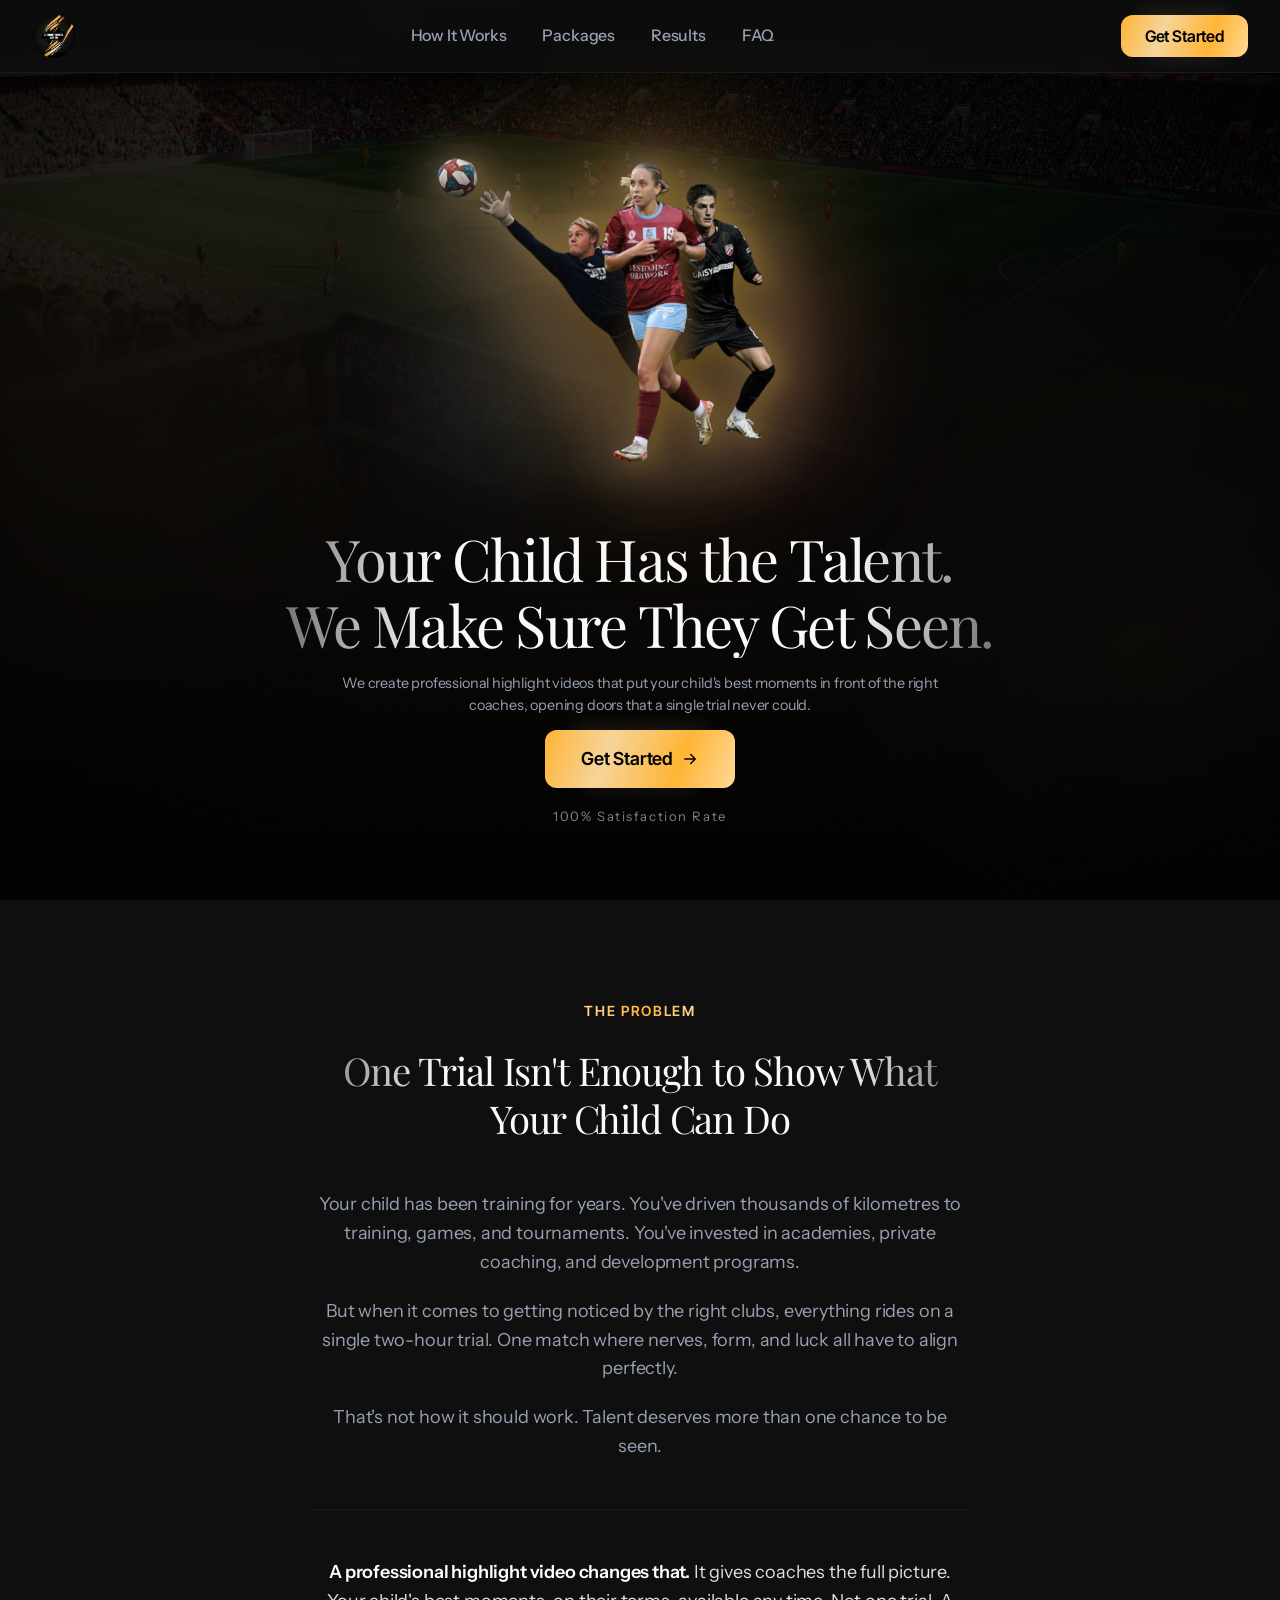
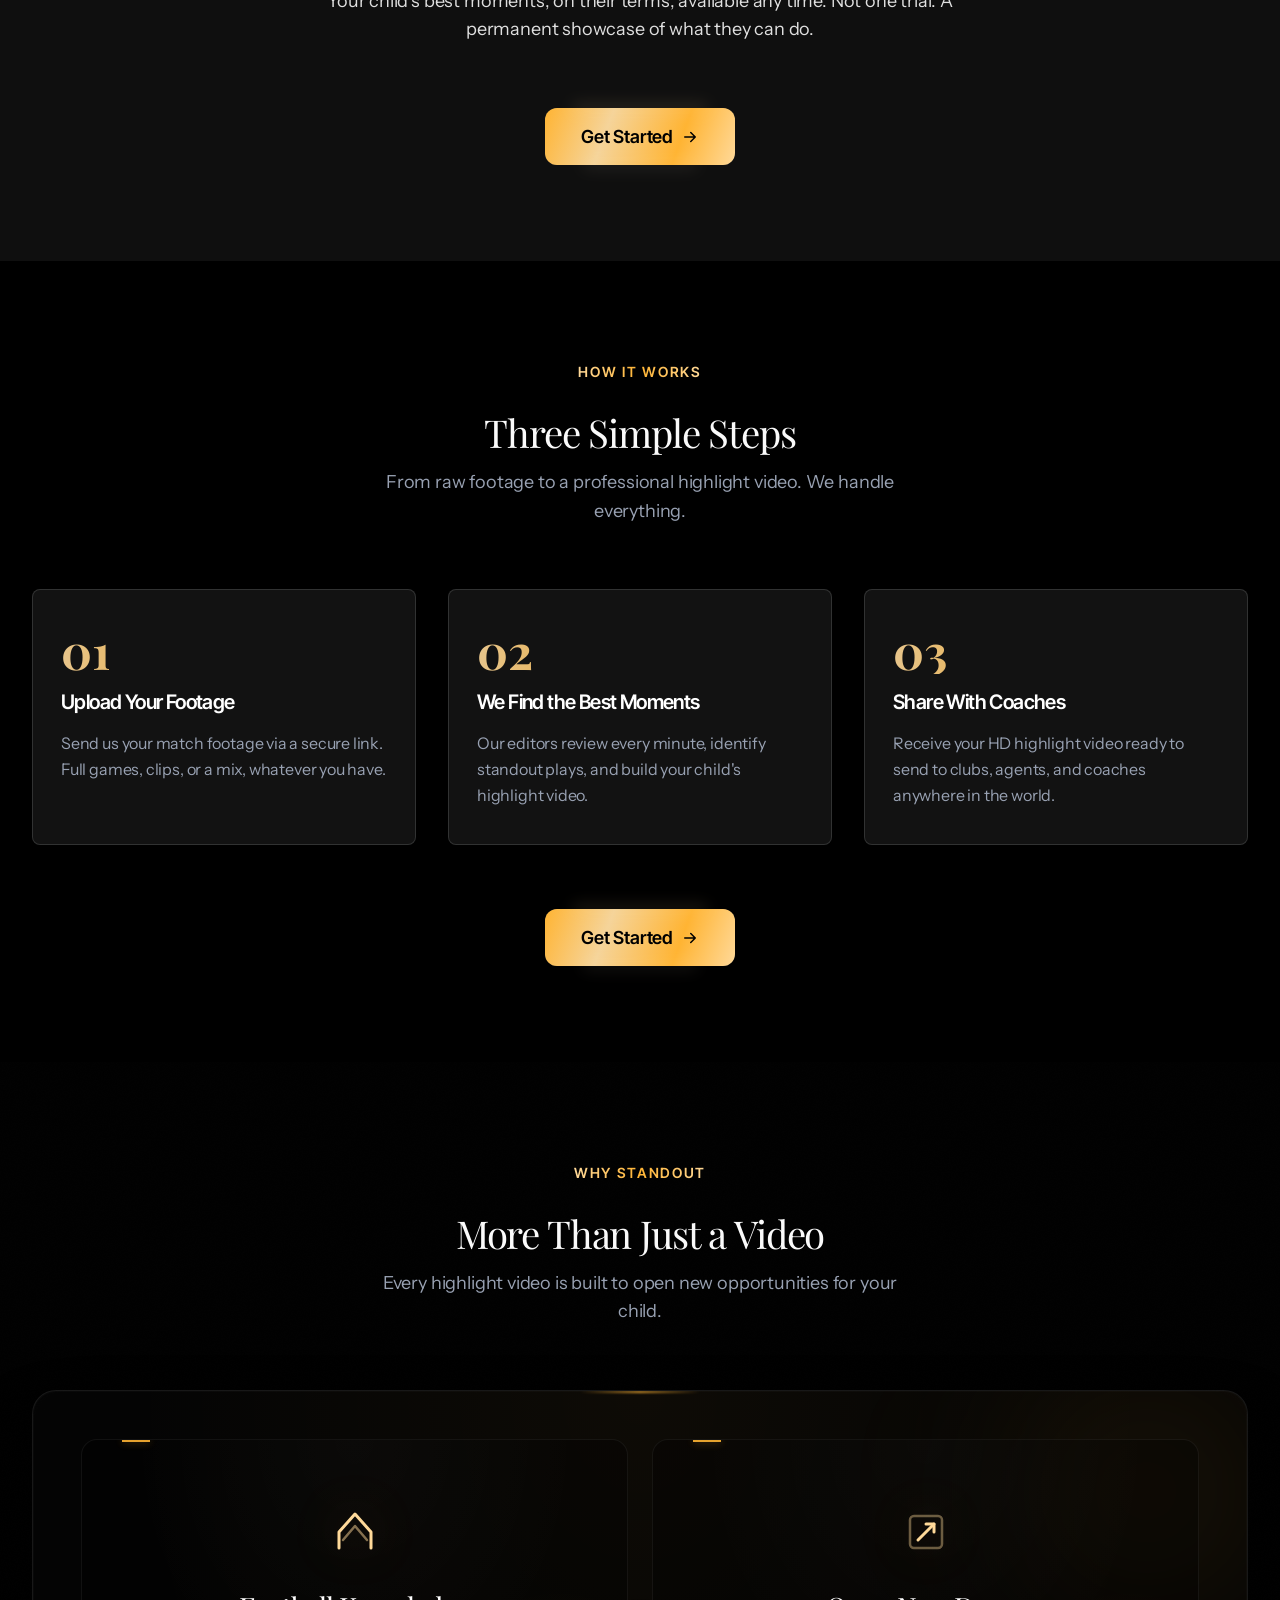
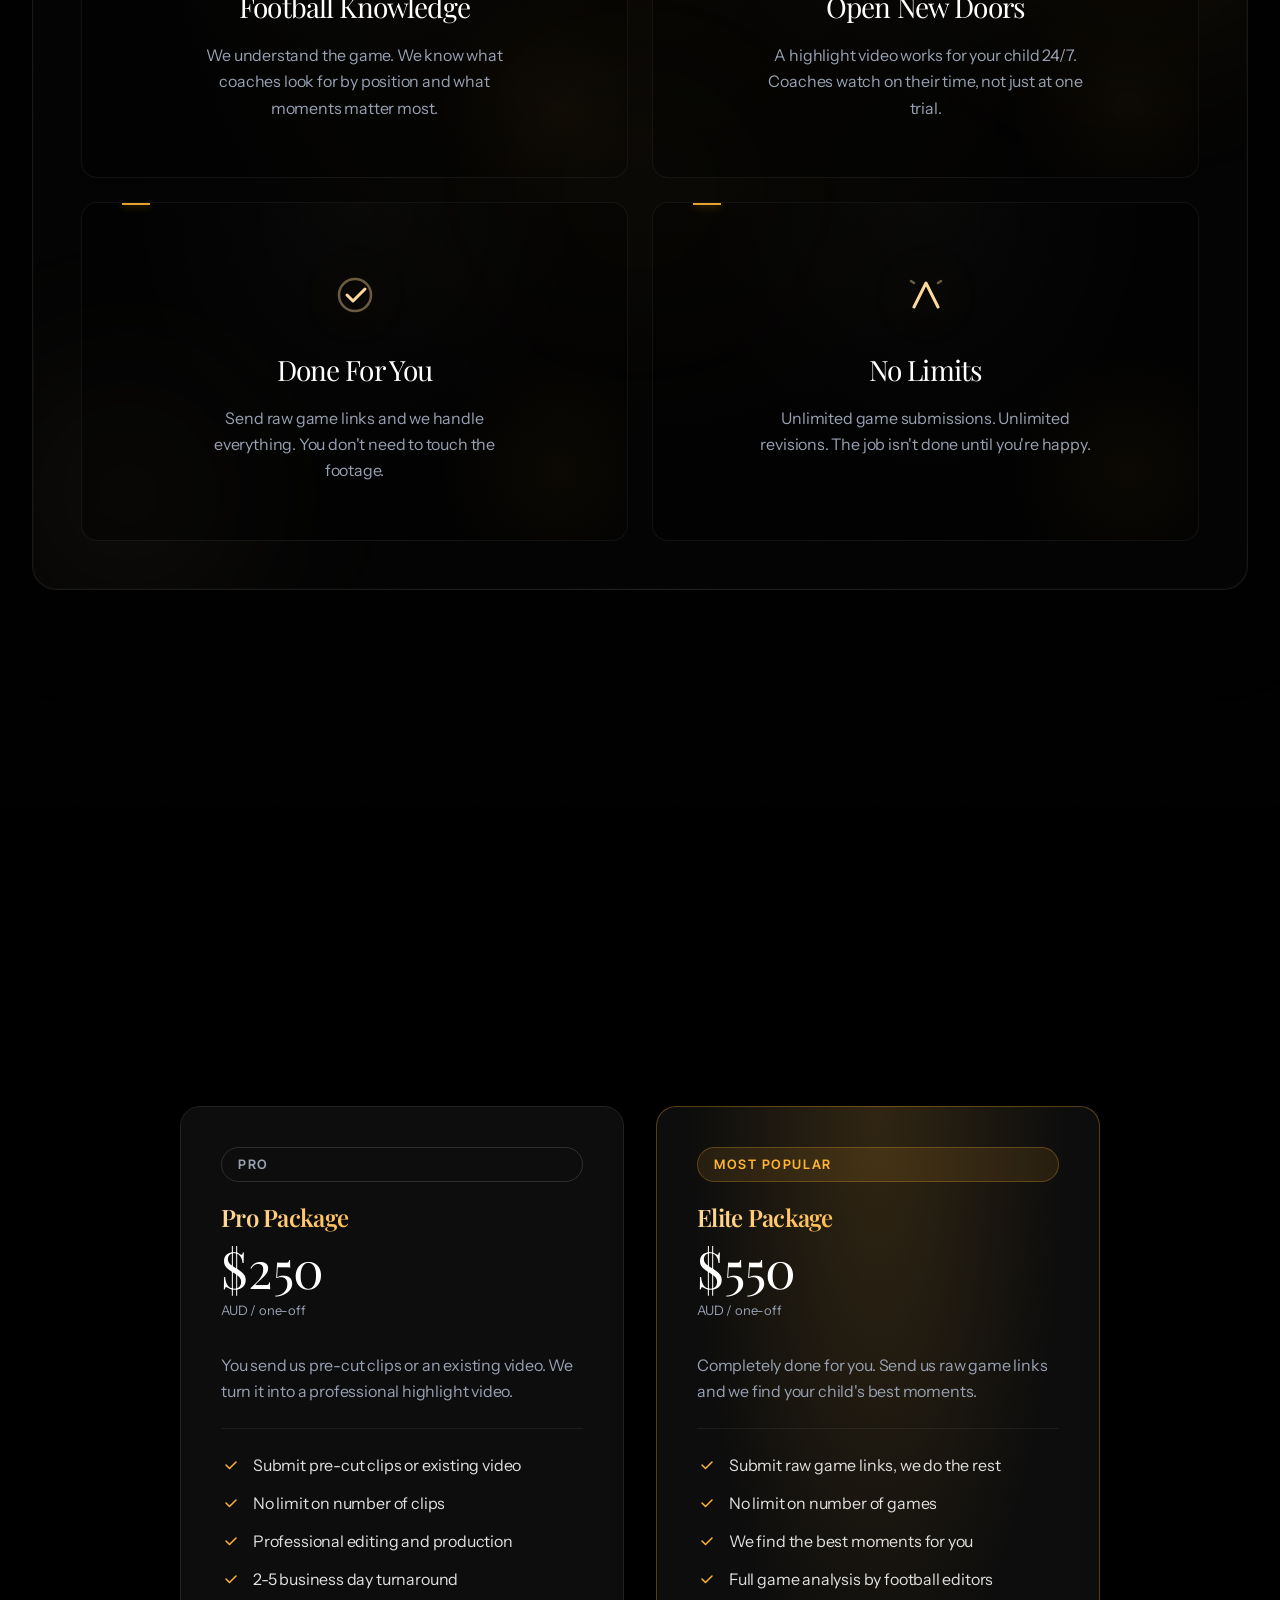
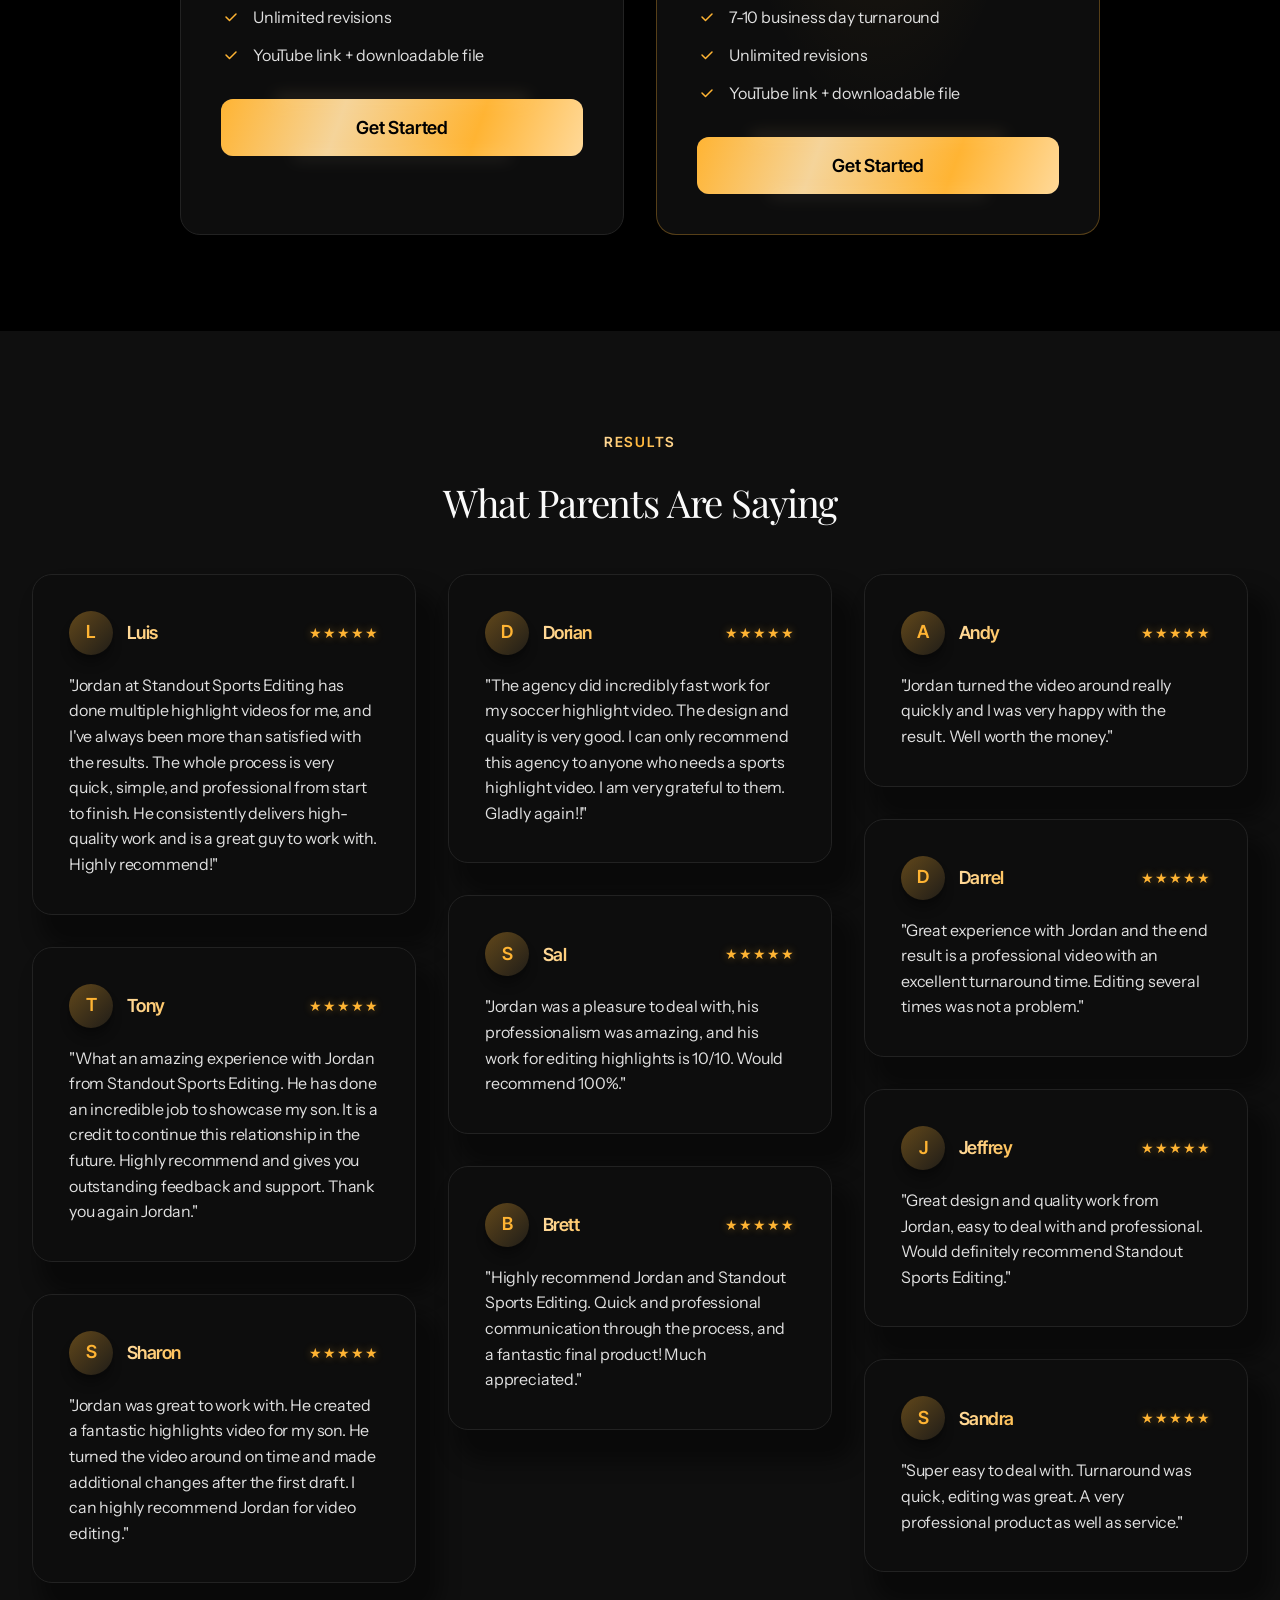
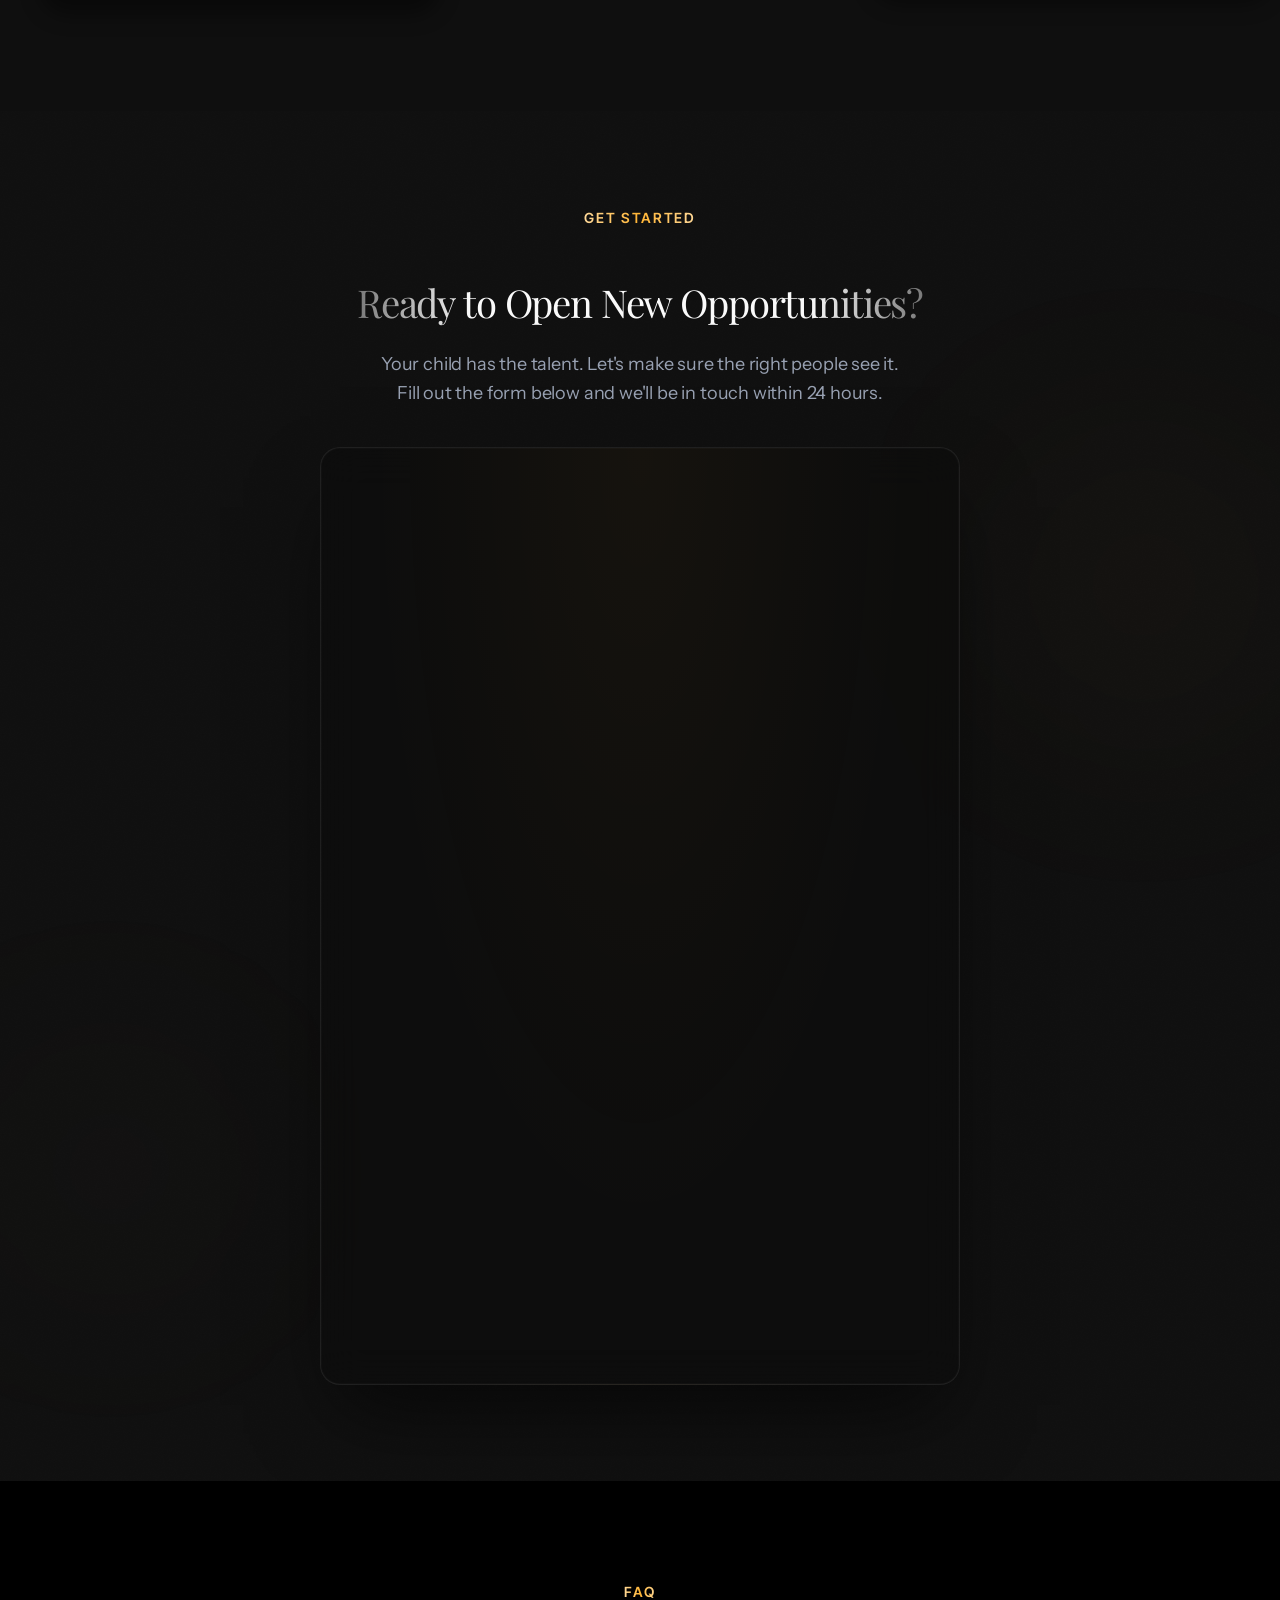
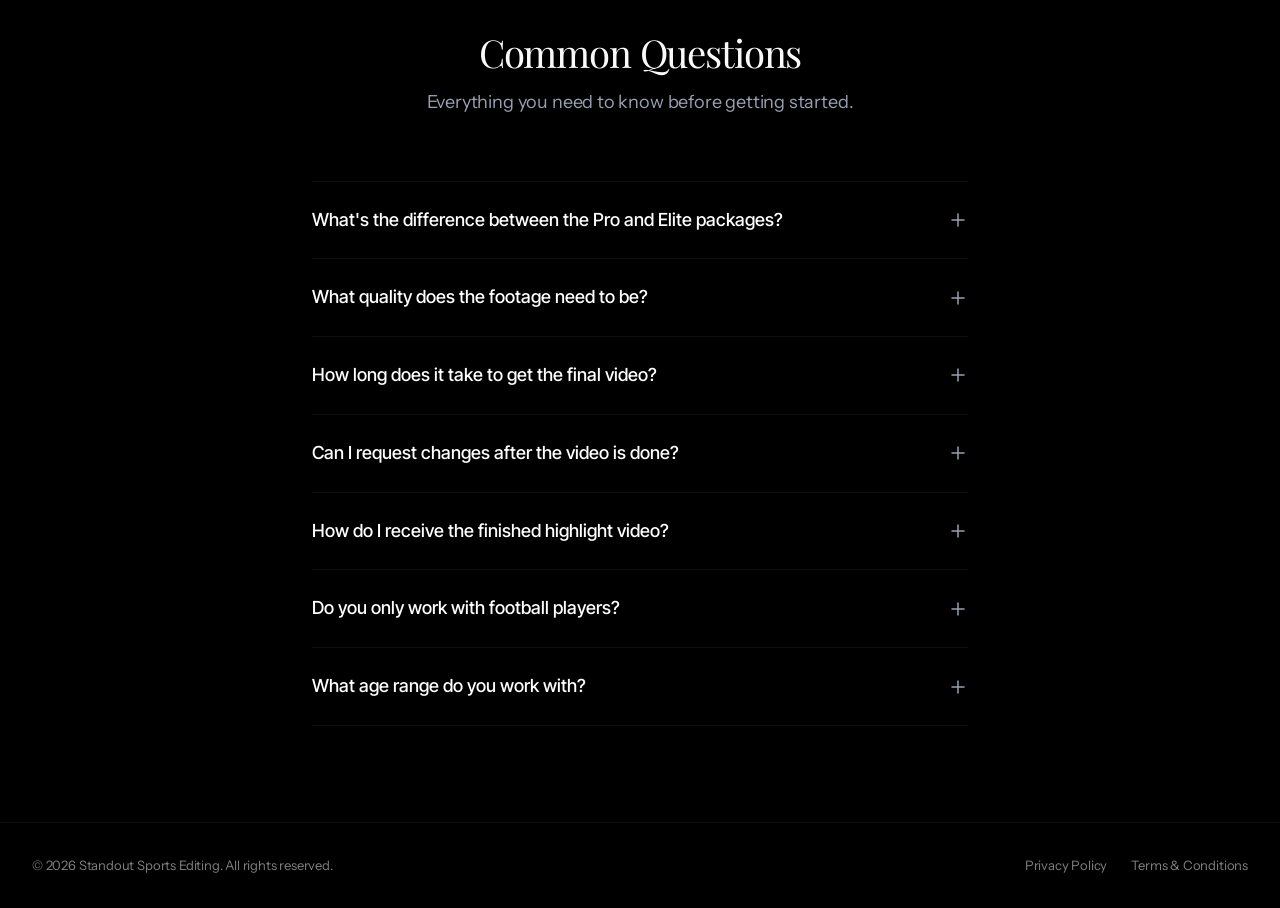
==== index.html @ 5d8d440f "Initial commit — Standout Sports Editing landing page Co-Authored-By: Claude Opus 4.6 <noreply@anthr" ====
<!DOCTYPE html>
<html lang="en-AU">
<head>
  <meta charset="UTF-8">
  <meta name="viewport" content="width=device-width, initial-scale=1.0">
  <title>Standout Sports Editing | Professional Highlight Videos for Football Players</title>
  <meta name="description" content="Professional highlight videos for competitive Australian football players. We turn raw match footage into a tool that opens doors to new opportunities.">

  <!-- Open Graph -->
  <meta property="og:type" content="website">
  <meta property="og:title" content="Standout Sports Editing">
  <meta property="og:description" content="Professional highlight videos for competitive Australian football players.">

  <!-- Favicon -->
  <link rel="icon" type="image/png" href="Logo/Circlelogo%20(1).png">
  <link rel="apple-touch-icon" href="Logo/Circlelogo%20(1).png">

  <!-- Meta Pixel Code -->
  <script>
  !function(f,b,e,v,n,t,s)
  {if(f.fbq)return;n=f.fbq=function(){n.callMethod?
  n.callMethod.apply(n,arguments):n.queue.push(arguments)};
  if(!f._fbq)f._fbq=n;n.push=n;n.loaded=!0;n.version='2.0';
  n.queue=[];t=b.createElement(e);t.async=!0;
  t.src=v;s=b.getElementsByTagName(e)[0];
  s.parentNode.insertBefore(t,s)}(window, document,'script',
  'https://connect.facebook.net/en_US/fbevents.js');
  fbq('init', '509986432991824');
  fbq('track', 'PageView');
  </script>
  <noscript><img height="1" width="1" style="display:none"
  src="https://www.facebook.com/tr?id=509986432991824&ev=PageView&noscript=1"
  /></noscript>
  <!-- End Meta Pixel Code -->

  <!-- Fonts: Playfair Display (headings) + Instrument Sans (body) + Inter Tight (display) -->
  <link rel="preconnect" href="https://fonts.googleapis.com">
  <link rel="preconnect" href="https://fonts.gstatic.com" crossorigin>
  <link href="https://fonts.googleapis.com/css2?family=Instrument+Sans:wght@400;500;600;700&family=Inter+Tight:wght@400;500;600;700&family=Playfair+Display:ital,wght@0,400;0,500;0,600;0,700;1,400&display=swap" rel="stylesheet">

  <!-- Stylesheets -->
  <link rel="stylesheet" href="css/variables.css">
  <link rel="stylesheet" href="css/base.css">
  <link rel="stylesheet" href="css/components.css">
  <link rel="stylesheet" href="css/sections.css">
  <link rel="stylesheet" href="css/responsive.css">
</head>
<body>

  <!-- ================================================================
       NAVIGATION
       ================================================================ -->
  <header class="nav" id="nav">
    <div class="nav__inner container">
      <a class="nav__logo" href="#" aria-label="Standout Sports Editing">
        <img class="nav__logo-img" src="Logo/Circlelogo%20(1).png" alt="Standout Sports Editing" />
      </a>

      <nav class="nav__links">
        <a class="nav__link" href="#how-it-works">How It Works</a>
        <a class="nav__link" href="#packages">Packages</a>
        <a class="nav__link" href="#social-proof">Results</a>
        <a class="nav__link" href="#faq">FAQ</a>
      </nav>

      <a class="btn-gold btn-gold--sm nav__cta" href="#inquiry">
        <span class="btn-gold__glow-1"></span>
        <span class="btn-gold__glow-2"></span>
        <span class="btn-gold__inner">Get Started</span>
        <span class="btn-gold__border-top"></span>
        <span class="btn-gold__border-bottom"></span>
      </a>

      <button class="nav__hamburger" aria-label="Open menu" aria-expanded="false">
        <span></span>
        <span></span>
        <span></span>
      </button>
    </div>

    <!-- Mobile nav panel -->
    <div class="nav__mobile-panel">
      <a class="nav__mobile-link" href="#how-it-works">How It Works</a>
      <a class="nav__mobile-link" href="#packages">Packages</a>
      <a class="nav__mobile-link" href="#social-proof">Results</a>
      <a class="nav__mobile-link" href="#faq">FAQ</a>
      <a class="btn-gold btn-gold--sm" href="#inquiry" style="align-self:flex-start;margin-top:8px">
        <span class="btn-gold__glow-1"></span>
        <span class="btn-gold__glow-2"></span>
        <span class="btn-gold__inner">Get Started</span>
        <span class="btn-gold__border-top"></span>
        <span class="btn-gold__border-bottom"></span>
      </a>
    </div>
  </header>


  <!-- ================================================================
       SECTION 1: HERO
       ================================================================ -->
  <section class="hero" id="hero">
    <!-- Stadium atmosphere base (CSS-generated, always present) -->
    <div class="hero__atmosphere"></div>
    <!-- Optional photo layer: drop JPG at Images/hero-stadium.jpg -->
    <div class="hero__bg"></div>
    <!-- Vignette + darkening for legibility + theme cohesion -->
    <div class="hero__vignette"></div>

    <!-- Canvas particle dust -->
    <canvas class="hero__particles" id="hero-particles"></canvas>
    <div class="noise-overlay"></div>

    <!-- Ambient glow orbs (warm floodlight hint) -->
    <div class="hero__orb hero__orb--1"></div>
    <div class="hero__orb hero__orb--2"></div>

    <div class="hero__content container text-center" data-reveal>
      <!-- Hero composite image with holographic glow -->
      <div class="hero__image-wrap">
        <img class="hero__image" src="Images/Hero_%201%20(1).png" alt="Elite youth footballers in action" />
      </div>
      <h1 class="hero__headline headline-fade">
        Your Child Has the Talent.<br>We Make Sure They Get Seen.
      </h1>
      <p class="hero__subtext">
        We create professional highlight videos that put your child's best moments
        in front of the right coaches, opening doors that a single trial never could.
      </p>
      <a class="btn-gold" href="#inquiry">
        <span class="btn-gold__glow-1"></span>
        <span class="btn-gold__glow-2"></span>
        <span class="btn-gold__inner">
          Get Started
          <svg class="btn-gold__arrow" viewBox="0 0 18 18" fill="none" xmlns="http://www.w3.org/2000/svg">
            <path d="M3.75 9H14.25M14.25 9L9.75 4.5M14.25 9L9.75 13.5" stroke="currentColor" stroke-width="1.5" stroke-linecap="round" stroke-linejoin="round"/>
          </svg>
        </span>
        <span class="btn-gold__border-top"></span>
        <span class="btn-gold__border-bottom"></span>
      </a>
      <p class="hero__proof">100% Satisfaction Rate</p>
    </div>
  </section>


  <!-- ================================================================
       SECTION 2: PROBLEM / AGITATION
       ================================================================ -->
  <section class="problem" id="problem">
    <div class="container container--narrow text-center" data-reveal>
      <span class="eyebrow gold-text">The Problem</span>
      <h2 class="problem__headline headline-fade">
        One Trial Isn't Enough to Show What Your Child Can Do
      </h2>
      <div class="problem__body">
        <p>
          Your child has been training for years. You've driven thousands of kilometres to training,
          games, and tournaments. You've invested in academies, private coaching, and development programs.
        </p>
        <p>
          But when it comes to getting noticed by the right clubs, everything rides on a single
          two-hour trial. One match where nerves, form, and luck all have to align perfectly.
        </p>
        <p>
          That's not how it should work. Talent deserves more than one chance to be seen.
        </p>
      </div>
      <div class="problem__pivot">
        <p>
          <strong>A professional highlight video changes that.</strong> It gives coaches the full
          picture. Your child's best moments, on their terms, available any time. Not one trial.
          A permanent showcase of what they can do.
        </p>
      </div>
      <div class="section-cta" data-reveal>
        <a class="btn-gold" href="#inquiry">
          <span class="btn-gold__glow-1"></span>
          <span class="btn-gold__glow-2"></span>
          <span class="btn-gold__inner">
            Get Started
            <svg class="btn-gold__arrow" viewBox="0 0 18 18" fill="none" xmlns="http://www.w3.org/2000/svg">
              <path d="M3.75 9H14.25M14.25 9L9.75 4.5M14.25 9L9.75 13.5" stroke="currentColor" stroke-width="1.5" stroke-linecap="round" stroke-linejoin="round"/>
            </svg>
          </span>
          <span class="btn-gold__border-top"></span>
          <span class="btn-gold__border-bottom"></span>
        </a>
      </div>
    </div>
  </section>


  <!-- ================================================================
       SECTION 3: HOW IT WORKS
       ================================================================ -->
  <section class="how-it-works" id="how-it-works">
    <div class="container text-center">
      <div data-reveal>
        <span class="eyebrow gold-text">How It Works</span>
        <h2 class="headline-fade">Three Simple Steps</h2>
        <p class="section-subtitle">From raw footage to a professional highlight video. We handle everything.</p>
      </div>

      <div class="steps-grid">
        <div class="glass-card step-card" data-reveal data-reveal-delay="0">
          <div class="step-card__number gold-text">01</div>
          <h3 class="step-card__title">Upload Your Footage</h3>
          <p class="step-card__desc">
            Send us your match footage via a secure link. Full games, clips, or a mix, whatever you have.
          </p>
        </div>

        <div class="glass-card step-card" data-reveal data-reveal-delay="100">
          <div class="step-card__number gold-text">02</div>
          <h3 class="step-card__title">We Find the Best Moments</h3>
          <p class="step-card__desc">
            Our editors review every minute, identify standout plays, and build your child's highlight video.
          </p>
        </div>

        <div class="glass-card step-card" data-reveal data-reveal-delay="200">
          <div class="step-card__number gold-text">03</div>
          <h3 class="step-card__title">Share With Coaches</h3>
          <p class="step-card__desc">
            Receive your HD highlight video ready to send to clubs, agents, and coaches anywhere in the world.
          </p>
        </div>
      </div>

      <div class="section-cta" data-reveal>
        <a class="btn-gold" href="#inquiry">
          <span class="btn-gold__glow-1"></span>
          <span class="btn-gold__glow-2"></span>
          <span class="btn-gold__inner">
            Get Started
            <svg class="btn-gold__arrow" viewBox="0 0 18 18" fill="none" xmlns="http://www.w3.org/2000/svg">
              <path d="M3.75 9H14.25M14.25 9L9.75 4.5M14.25 9L9.75 13.5" stroke="currentColor" stroke-width="1.5" stroke-linecap="round" stroke-linejoin="round"/>
            </svg>
          </span>
          <span class="btn-gold__border-top"></span>
          <span class="btn-gold__border-bottom"></span>
        </a>
      </div>
    </div>
  </section>


  <!-- ================================================================
       SECTION 4: OUTCOMES & BENEFITS (consulting.com 2x2 card grid)
       ================================================================ -->
  <section class="benefits" id="benefits">
    <!-- Particle canvas for ambient dust -->
    <canvas class="benefits__particles" id="benefits-particles"></canvas>
    <div class="noise-overlay"></div>

    <div class="container text-center">
      <div data-reveal>
        <span class="eyebrow gold-text">Why Standout</span>
        <h2 class="headline-fade">More Than Just a Video</h2>
        <p class="section-subtitle">Every highlight video is built to open new opportunities for your child.</p>
      </div>

      <!-- Outer container card (consulting.com wrapper) -->
      <div class="benefits-wrapper" data-reveal>
        <!-- Ambient glow orbs inside wrapper -->
        <div class="benefits-wrapper__orb benefits-wrapper__orb--1"></div>
        <div class="benefits-wrapper__orb benefits-wrapper__orb--2"></div>
        <div class="benefits-wrapper__orb benefits-wrapper__orb--3"></div>

        <div class="benefits-grid">
          <!-- Card 1: Football Knowledge -->
          <div class="benefit-card" data-reveal data-reveal-delay="0">
            <div class="benefit-card__icon">
              <svg width="72" height="72" viewBox="0 0 72 72" fill="none" xmlns="http://www.w3.org/2000/svg">
                <path d="M20 52V36L36 18L52 36V52" stroke="url(#bic1)" stroke-width="3" stroke-linecap="round" stroke-linejoin="round"/>
                <path d="M36 18V52" stroke="url(#bic1)" stroke-width="3" stroke-linecap="round"/>
                <path d="M24 44L36 30L48 44" stroke="url(#bic1)" stroke-width="2.5" stroke-linecap="round" stroke-linejoin="round" opacity="0.5"/>
                <defs><linearGradient id="bic1" x1="16" y1="16" x2="56" y2="56"><stop stop-color="#FFD999"/><stop offset="1" stop-color="#FFB433"/></linearGradient></defs>
              </svg>
            </div>
            <h3 class="benefit-card__title">Football Knowledge</h3>
            <p class="benefit-card__desc">
              We understand the game. We know what coaches
              look for by position and what moments matter most.
            </p>
          </div>

          <!-- Card 2: Open New Doors -->
          <div class="benefit-card" data-reveal data-reveal-delay="100">
            <div class="benefit-card__icon">
              <svg width="72" height="72" viewBox="0 0 72 72" fill="none" xmlns="http://www.w3.org/2000/svg">
                <path d="M28 44L44 28" stroke="url(#bic2)" stroke-width="3" stroke-linecap="round"/>
                <path d="M36 28H44V36" stroke="url(#bic2)" stroke-width="3" stroke-linecap="round" stroke-linejoin="round"/>
                <rect x="20" y="20" width="32" height="32" rx="4" stroke="url(#bic2)" stroke-width="2.5" opacity="0.4"/>
                <defs><linearGradient id="bic2" x1="16" y1="16" x2="56" y2="56"><stop stop-color="#FFD999"/><stop offset="1" stop-color="#FFB433"/></linearGradient></defs>
              </svg>
            </div>
            <h3 class="benefit-card__title">Open New Doors</h3>
            <p class="benefit-card__desc">
              A highlight video works for your child 24/7.
              Coaches watch on their time, not just at one trial.
            </p>
          </div>

          <!-- Card 3: Done For You -->
          <div class="benefit-card" data-reveal data-reveal-delay="200">
            <div class="benefit-card__icon">
              <svg width="72" height="72" viewBox="0 0 72 72" fill="none" xmlns="http://www.w3.org/2000/svg">
                <circle cx="36" cy="36" r="16" stroke="url(#bic3)" stroke-width="2.5" opacity="0.4"/>
                <path d="M28 36L34 42L46 30" stroke="url(#bic3)" stroke-width="3" stroke-linecap="round" stroke-linejoin="round"/>
                <defs><linearGradient id="bic3" x1="16" y1="16" x2="56" y2="56"><stop stop-color="#FFD999"/><stop offset="1" stop-color="#FFB433"/></linearGradient></defs>
              </svg>
            </div>
            <h3 class="benefit-card__title">Done For You</h3>
            <p class="benefit-card__desc">
              Send raw game links and we handle everything.
              You don't need to touch the footage.
            </p>
          </div>

          <!-- Card 4: No Limits -->
          <div class="benefit-card" data-reveal data-reveal-delay="300">
            <div class="benefit-card__icon">
              <svg width="72" height="72" viewBox="0 0 72 72" fill="none" xmlns="http://www.w3.org/2000/svg">
                <path d="M24 48L36 24L48 48" stroke="url(#bic4)" stroke-width="3" stroke-linecap="round" stroke-linejoin="round"/>
                <path d="M28 40H44" stroke="url(#bic4)" stroke-width="2.5" stroke-linecap="round"/>
                <path d="M36 20V16" stroke="url(#bic4)" stroke-width="3" stroke-linecap="round" opacity="0.5"/>
                <path d="M48 24L51 22" stroke="url(#bic4)" stroke-width="2.5" stroke-linecap="round" opacity="0.4"/>
                <path d="M24 24L21 22" stroke="url(#bic4)" stroke-width="2.5" stroke-linecap="round" opacity="0.4"/>
                <defs><linearGradient id="bic4" x1="16" y1="16" x2="56" y2="56"><stop stop-color="#FFD999"/><stop offset="1" stop-color="#FFB433"/></linearGradient></defs>
              </svg>
            </div>
            <h3 class="benefit-card__title">No Limits</h3>
            <p class="benefit-card__desc">
              Unlimited game submissions. Unlimited revisions.
              The job isn't done until you're happy.
            </p>
          </div>
        </div>
      </div>

      <div class="section-cta" data-reveal>
        <a class="btn-gold" href="#inquiry">
          <span class="btn-gold__glow-1"></span>
          <span class="btn-gold__glow-2"></span>
          <span class="btn-gold__inner">
            Get Started
            <svg class="btn-gold__arrow" viewBox="0 0 18 18" fill="none" xmlns="http://www.w3.org/2000/svg">
              <path d="M3.75 9H14.25M14.25 9L9.75 4.5M14.25 9L9.75 13.5" stroke="currentColor" stroke-width="1.5" stroke-linecap="round" stroke-linejoin="round"/>
            </svg>
          </span>
          <span class="btn-gold__border-top"></span>
          <span class="btn-gold__border-bottom"></span>
        </a>
      </div>
    </div>
  </section>


  <!-- ================================================================
       SECTION 5: PACKAGES
       ================================================================ -->
  <section class="packages" id="packages">
    <div class="container text-center">
      <div data-reveal>
        <span class="eyebrow gold-text">Packages</span>
        <h2 class="headline-fade">Choose Your Package</h2>
        <p class="section-subtitle">Two options. Both built to showcase your child at their best.</p>
      </div>

      <div class="packages-grid">
        <!-- PRO PACKAGE -->
        <div class="solid-card package-card" data-reveal data-reveal-delay="0">
          <span class="package-card__badge">Pro</span>
          <h3 class="package-card__name gold-text">Pro Package</h3>
          <div class="package-card__price">$250</div>
          <p class="package-card__price-note">AUD / one-off</p>
          <p class="package-card__desc">
            You send us pre-cut clips or an existing video. We turn it into a professional highlight video.
          </p>
          <hr class="package-card__divider">
          <ul class="package-card__features">
            <li class="package-card__feature">
              <svg class="package-card__feature-icon" viewBox="0 0 20 20" fill="none"><path d="M5 10L8.5 13.5L15 7" stroke="currentColor" stroke-width="1.5" stroke-linecap="round" stroke-linejoin="round"/></svg>
              Submit pre-cut clips or existing video
            </li>
            <li class="package-card__feature">
              <svg class="package-card__feature-icon" viewBox="0 0 20 20" fill="none"><path d="M5 10L8.5 13.5L15 7" stroke="currentColor" stroke-width="1.5" stroke-linecap="round" stroke-linejoin="round"/></svg>
              No limit on number of clips
            </li>
            <li class="package-card__feature">
              <svg class="package-card__feature-icon" viewBox="0 0 20 20" fill="none"><path d="M5 10L8.5 13.5L15 7" stroke="currentColor" stroke-width="1.5" stroke-linecap="round" stroke-linejoin="round"/></svg>
              Professional editing and production
            </li>
            <li class="package-card__feature">
              <svg class="package-card__feature-icon" viewBox="0 0 20 20" fill="none"><path d="M5 10L8.5 13.5L15 7" stroke="currentColor" stroke-width="1.5" stroke-linecap="round" stroke-linejoin="round"/></svg>
              2-5 business day turnaround
            </li>
            <li class="package-card__feature">
              <svg class="package-card__feature-icon" viewBox="0 0 20 20" fill="none"><path d="M5 10L8.5 13.5L15 7" stroke="currentColor" stroke-width="1.5" stroke-linecap="round" stroke-linejoin="round"/></svg>
              Unlimited revisions
            </li>
            <li class="package-card__feature">
              <svg class="package-card__feature-icon" viewBox="0 0 20 20" fill="none"><path d="M5 10L8.5 13.5L15 7" stroke="currentColor" stroke-width="1.5" stroke-linecap="round" stroke-linejoin="round"/></svg>
              YouTube link + downloadable file
            </li>
          </ul>
          <a class="btn-gold" href="#inquiry">
            <span class="btn-gold__glow-1"></span>
            <span class="btn-gold__glow-2"></span>
            <span class="btn-gold__inner">Get Started</span>
            <span class="btn-gold__border-top"></span>
            <span class="btn-gold__border-bottom"></span>
          </a>
        </div>

        <!-- ELITE PACKAGE -->
        <div class="solid-card solid-card--featured package-card" data-reveal data-reveal-delay="100">
          <span class="package-card__badge">Most Popular</span>
          <h3 class="package-card__name gold-text">Elite Package</h3>
          <div class="package-card__price">$550</div>
          <p class="package-card__price-note">AUD / one-off</p>
          <p class="package-card__desc">
            Completely done for you. Send us raw game links and we find your child's best moments.
          </p>
          <hr class="package-card__divider">
          <ul class="package-card__features">
            <li class="package-card__feature">
              <svg class="package-card__feature-icon" viewBox="0 0 20 20" fill="none"><path d="M5 10L8.5 13.5L15 7" stroke="currentColor" stroke-width="1.5" stroke-linecap="round" stroke-linejoin="round"/></svg>
              Submit raw game links, we do the rest
            </li>
            <li class="package-card__feature">
              <svg class="package-card__feature-icon" viewBox="0 0 20 20" fill="none"><path d="M5 10L8.5 13.5L15 7" stroke="currentColor" stroke-width="1.5" stroke-linecap="round" stroke-linejoin="round"/></svg>
              No limit on number of games
            </li>
            <li class="package-card__feature">
              <svg class="package-card__feature-icon" viewBox="0 0 20 20" fill="none"><path d="M5 10L8.5 13.5L15 7" stroke="currentColor" stroke-width="1.5" stroke-linecap="round" stroke-linejoin="round"/></svg>
              We find the best moments for you
            </li>
            <li class="package-card__feature">
              <svg class="package-card__feature-icon" viewBox="0 0 20 20" fill="none"><path d="M5 10L8.5 13.5L15 7" stroke="currentColor" stroke-width="1.5" stroke-linecap="round" stroke-linejoin="round"/></svg>
              Full game analysis by football editors
            </li>
            <li class="package-card__feature">
              <svg class="package-card__feature-icon" viewBox="0 0 20 20" fill="none"><path d="M5 10L8.5 13.5L15 7" stroke="currentColor" stroke-width="1.5" stroke-linecap="round" stroke-linejoin="round"/></svg>
              7-10 business day turnaround
            </li>
            <li class="package-card__feature">
              <svg class="package-card__feature-icon" viewBox="0 0 20 20" fill="none"><path d="M5 10L8.5 13.5L15 7" stroke="currentColor" stroke-width="1.5" stroke-linecap="round" stroke-linejoin="round"/></svg>
              Unlimited revisions
            </li>
            <li class="package-card__feature">
              <svg class="package-card__feature-icon" viewBox="0 0 20 20" fill="none"><path d="M5 10L8.5 13.5L15 7" stroke="currentColor" stroke-width="1.5" stroke-linecap="round" stroke-linejoin="round"/></svg>
              YouTube link + downloadable file
            </li>
          </ul>
          <a class="btn-gold" href="#inquiry">
            <span class="btn-gold__glow-1"></span>
            <span class="btn-gold__glow-2"></span>
            <span class="btn-gold__inner">Get Started</span>
            <span class="btn-gold__border-top"></span>
            <span class="btn-gold__border-bottom"></span>
          </a>
        </div>
      </div>
    </div>
  </section>


  <!-- ================================================================
       SECTION 6: SOCIAL PROOF
       ================================================================ -->
  <section class="social-proof" id="social-proof">
    <div class="container">
      <!-- Testimonials -->
      <div class="testimonials-section text-center">
        <div data-reveal>
          <span class="eyebrow gold-text">Results</span>
          <h2 class="headline-fade">What Parents Are Saying</h2>
        </div>

        <div class="testimonials-grid">
          <div class="testimonial-card" data-reveal data-reveal-delay="0">
            <div class="testimonial-card__header">
              <div class="testimonial-card__avatar">L</div>
              <h4 class="testimonial-card__name gold-text">Luis</h4>
              <div class="testimonial-card__stars" aria-label="5 out of 5 stars">★★★★★</div>
            </div>
            <blockquote class="testimonial-card__quote">
              "Jordan at Standout Sports Editing has done multiple highlight videos for me, and I've always been more than satisfied with the results. The whole process is very quick, simple, and professional from start to finish. He consistently delivers high-quality work and is a great guy to work with. Highly recommend!"
            </blockquote>
          </div>

          <div class="testimonial-card" data-reveal data-reveal-delay="60">
            <div class="testimonial-card__header">
              <div class="testimonial-card__avatar">T</div>
              <h4 class="testimonial-card__name gold-text">Tony</h4>
              <div class="testimonial-card__stars" aria-label="5 out of 5 stars">★★★★★</div>
            </div>
            <blockquote class="testimonial-card__quote">
              "What an amazing experience with Jordan from Standout Sports Editing. He has done an incredible job to showcase my son. It is a credit to continue this relationship in the future. Highly recommend and gives you outstanding feedback and support. Thank you again Jordan."
            </blockquote>
          </div>

          <div class="testimonial-card" data-reveal data-reveal-delay="120">
            <div class="testimonial-card__header">
              <div class="testimonial-card__avatar">S</div>
              <h4 class="testimonial-card__name gold-text">Sharon</h4>
              <div class="testimonial-card__stars" aria-label="5 out of 5 stars">★★★★★</div>
            </div>
            <blockquote class="testimonial-card__quote">
              "Jordan was great to work with. He created a fantastic highlights video for my son. He turned the video around on time and made additional changes after the first draft. I can highly recommend Jordan for video editing."
            </blockquote>
          </div>

          <div class="testimonial-card" data-reveal data-reveal-delay="180">
            <div class="testimonial-card__header">
              <div class="testimonial-card__avatar">D</div>
              <h4 class="testimonial-card__name gold-text">Dorian</h4>
              <div class="testimonial-card__stars" aria-label="5 out of 5 stars">★★★★★</div>
            </div>
            <blockquote class="testimonial-card__quote">
              "The agency did incredibly fast work for my soccer highlight video. The design and quality is very good. I can only recommend this agency to anyone who needs a sports highlight video. I am very grateful to them. Gladly again!!"
            </blockquote>
          </div>

          <div class="testimonial-card" data-reveal data-reveal-delay="0">
            <div class="testimonial-card__header">
              <div class="testimonial-card__avatar">S</div>
              <h4 class="testimonial-card__name gold-text">Sal</h4>
              <div class="testimonial-card__stars" aria-label="5 out of 5 stars">★★★★★</div>
            </div>
            <blockquote class="testimonial-card__quote">
              "Jordan was a pleasure to deal with, his professionalism was amazing, and his work for editing highlights is 10/10. Would recommend 100%."
            </blockquote>
          </div>

          <div class="testimonial-card" data-reveal data-reveal-delay="60">
            <div class="testimonial-card__header">
              <div class="testimonial-card__avatar">B</div>
              <h4 class="testimonial-card__name gold-text">Brett</h4>
              <div class="testimonial-card__stars" aria-label="5 out of 5 stars">★★★★★</div>
            </div>
            <blockquote class="testimonial-card__quote">
              "Highly recommend Jordan and Standout Sports Editing. Quick and professional communication through the process, and a fantastic final product! Much appreciated."
            </blockquote>
          </div>

          <div class="testimonial-card" data-reveal data-reveal-delay="120">
            <div class="testimonial-card__header">
              <div class="testimonial-card__avatar">A</div>
              <h4 class="testimonial-card__name gold-text">Andy</h4>
              <div class="testimonial-card__stars" aria-label="5 out of 5 stars">★★★★★</div>
            </div>
            <blockquote class="testimonial-card__quote">
              "Jordan turned the video around really quickly and I was very happy with the result. Well worth the money."
            </blockquote>
          </div>

          <div class="testimonial-card" data-reveal data-reveal-delay="180">
            <div class="testimonial-card__header">
              <div class="testimonial-card__avatar">D</div>
              <h4 class="testimonial-card__name gold-text">Darrel</h4>
              <div class="testimonial-card__stars" aria-label="5 out of 5 stars">★★★★★</div>
            </div>
            <blockquote class="testimonial-card__quote">
              "Great experience with Jordan and the end result is a professional video with an excellent turnaround time. Editing several times was not a problem."
            </blockquote>
          </div>

          <div class="testimonial-card" data-reveal data-reveal-delay="0">
            <div class="testimonial-card__header">
              <div class="testimonial-card__avatar">J</div>
              <h4 class="testimonial-card__name gold-text">Jeffrey</h4>
              <div class="testimonial-card__stars" aria-label="5 out of 5 stars">★★★★★</div>
            </div>
            <blockquote class="testimonial-card__quote">
              "Great design and quality work from Jordan, easy to deal with and professional. Would definitely recommend Standout Sports Editing."
            </blockquote>
          </div>

          <div class="testimonial-card" data-reveal data-reveal-delay="60">
            <div class="testimonial-card__header">
              <div class="testimonial-card__avatar">S</div>
              <h4 class="testimonial-card__name gold-text">Sandra</h4>
              <div class="testimonial-card__stars" aria-label="5 out of 5 stars">★★★★★</div>
            </div>
            <blockquote class="testimonial-card__quote">
              "Super easy to deal with. Turnaround was quick, editing was great. A very professional product as well as service."
            </blockquote>
          </div>
        </div>
      </div>
    </div>
  </section>


  <!-- ================================================================
       SECTION 7: FINAL CTA / FORM
       ================================================================ -->
  <section class="final-cta" id="inquiry">
    <canvas class="final-cta__particles" id="cta-particles"></canvas>
    <div class="noise-overlay"></div>

    <!-- Ambient glow orbs -->
    <div class="final-cta__orb final-cta__orb--1"></div>
    <div class="final-cta__orb final-cta__orb--2"></div>

    <div class="final-cta__content container text-center" data-reveal>
      <span class="eyebrow gold-text">Get Started</span>
      <h2 class="final-cta__headline headline-fade">
        Ready to Open New Opportunities?
      </h2>
      <p class="final-cta__subtext">
        Your child has the talent. Let's make sure the right people see it.
        Fill out the form below and we'll be in touch within 24 hours.
      </p>

      <!-- ===== GHL / Optimo embedded form ===== -->
      <div class="form-embed">
        <iframe
          src="https://link.getoptimo.io/widget/form/qEvADiG8sCn352rdkR3V"
          id="inline-qEvADiG8sCn352rdkR3V"
          data-layout="{'id':'INLINE'}"
          data-trigger-type="alwaysShow"
          data-trigger-value=""
          data-activation-type="alwaysActivated"
          data-activation-value=""
          data-deactivation-type="neverDeactivate"
          data-deactivation-value=""
          data-form-name="SSE Web"
          data-height="895"
          data-layout-iframe-id="inline-qEvADiG8sCn352rdkR3V"
          data-form-id="qEvADiG8sCn352rdkR3V"
          title="SSE Web">
        </iframe>
      </div>
    </div>
  </section>


  <!-- ================================================================
       SECTION 8: FAQ
       ================================================================ -->
  <section class="faq" id="faq">
    <div class="container container--narrow">
      <div class="text-center" data-reveal>
        <span class="eyebrow gold-text">FAQ</span>
        <h2 class="headline-fade">Common Questions</h2>
        <p class="section-subtitle">Everything you need to know before getting started.</p>
      </div>

      <div class="accordion" data-reveal>
        <div class="accordion__item">
          <button class="accordion__trigger" aria-expanded="false">
            <span>What's the difference between the Pro and Elite packages?</span>
            <svg class="accordion__icon" viewBox="0 0 20 20" fill="none"><path d="M10 4V16M4 10H16" stroke="currentColor" stroke-width="1.5" stroke-linecap="round"/></svg>
          </button>
          <div class="accordion__content" aria-hidden="true">
            <p>
              With the <strong>Pro package ($250)</strong>, you send us pre-cut clips or an existing video
              and we edit it into a professional highlight video. With the <strong>Elite package ($550)</strong>,
              you send us raw game links and we do everything: watching the footage, finding the best moments,
              and creating the complete highlight video from scratch. The Elite package is fully done for you.
            </p>
          </div>
        </div>

        <div class="accordion__item">
          <button class="accordion__trigger" aria-expanded="false">
            <span>What quality does the footage need to be?</span>
            <svg class="accordion__icon" viewBox="0 0 20 20" fill="none"><path d="M10 4V16M4 10H16" stroke="currentColor" stroke-width="1.5" stroke-linecap="round"/></svg>
          </button>
          <div class="accordion__content" aria-hidden="true">
            <p>
              Phone-quality footage is absolutely fine. Most parents film from the sideline on their phone
              and that works perfectly. As long as we can see the player and the play clearly, we can work with it.
              If you're unsure, send us a sample and we'll let you know.
            </p>
          </div>
        </div>

        <div class="accordion__item">
          <button class="accordion__trigger" aria-expanded="false">
            <span>How long does it take to get the final video?</span>
            <svg class="accordion__icon" viewBox="0 0 20 20" fill="none"><path d="M10 4V16M4 10H16" stroke="currentColor" stroke-width="1.5" stroke-linecap="round"/></svg>
          </button>
          <div class="accordion__content" aria-hidden="true">
            <p>
              The <strong>Pro package</strong> has a 2 to 5 business day turnaround. The <strong>Elite package</strong>
              takes 7 to 10 business days because we're reviewing full games. If you have a deadline (upcoming trial,
              transfer window), let us know and we'll do our best to accommodate.
            </p>
          </div>
        </div>

        <div class="accordion__item">
          <button class="accordion__trigger" aria-expanded="false">
            <span>Can I request changes after the video is done?</span>
            <svg class="accordion__icon" viewBox="0 0 20 20" fill="none"><path d="M10 4V16M4 10H16" stroke="currentColor" stroke-width="1.5" stroke-linecap="round"/></svg>
          </button>
          <div class="accordion__content" aria-hidden="true">
            <p>
              Yes, both packages include <strong>unlimited revisions</strong>. We'll keep refining until you're
              completely happy with the result. There's no cap on changes and no extra charge.
            </p>
          </div>
        </div>

        <div class="accordion__item">
          <button class="accordion__trigger" aria-expanded="false">
            <span>How do I receive the finished highlight video?</span>
            <svg class="accordion__icon" viewBox="0 0 20 20" fill="none"><path d="M10 4V16M4 10H16" stroke="currentColor" stroke-width="1.5" stroke-linecap="round"/></svg>
          </button>
          <div class="accordion__content" aria-hidden="true">
            <p>
              You'll receive a <strong>YouTube link</strong> (public or unlisted, your choice) plus a
              <strong>downloadable HD file</strong> sent via email. This means you can share it with coaches
              directly, embed it in player profiles, or send it to clubs anywhere in the world.
            </p>
          </div>
        </div>

        <div class="accordion__item">
          <button class="accordion__trigger" aria-expanded="false">
            <span>Do you only work with football players?</span>
            <svg class="accordion__icon" viewBox="0 0 20 20" fill="none"><path d="M10 4V16M4 10H16" stroke="currentColor" stroke-width="1.5" stroke-linecap="round"/></svg>
          </button>
          <div class="accordion__content" aria-hidden="true">
            <p>
              Football is our specialty and where we do our best work. We understand the game, the positions,
              and what coaches are looking for. We occasionally work with other sports, but football is our focus.
            </p>
          </div>
        </div>

        <div class="accordion__item">
          <button class="accordion__trigger" aria-expanded="false">
            <span>What age range do you work with?</span>
            <svg class="accordion__icon" viewBox="0 0 20 20" fill="none"><path d="M10 4V16M4 10H16" stroke="currentColor" stroke-width="1.5" stroke-linecap="round"/></svg>
          </button>
          <div class="accordion__content" aria-hidden="true">
            <p>
              Most of our clients are players aged <strong>14 to 21</strong>. The window where new opportunities
              open up. Whether they're trialling for higher-tier clubs, aiming for state selection, or exploring
              overseas pathways, we can help.
            </p>
          </div>
        </div>
      </div>
    </div>
  </section>


  <script src="https://link.getoptimo.io/js/form_embed.js"></script>


  <!-- ================================================================
       FOOTER
       ================================================================ -->
  <footer class="footer">
    <div class="footer__inner container">
      <p class="footer__copy">&copy; 2026 Standout Sports Editing. All rights reserved.</p>
      <div class="footer__links">
        <a href="#">Privacy Policy</a>
        <a href="#">Terms &amp; Conditions</a>
      </div>
    </div>
  </footer>


  <!-- ================================================================
       STICKY MOBILE CTA
       ================================================================ -->
  <div class="mobile-cta" id="mobile-cta">
    <a class="btn-gold" href="#inquiry">
      <span class="btn-gold__glow-1"></span>
      <span class="btn-gold__glow-2"></span>
      <span class="btn-gold__inner">Get Started</span>
      <span class="btn-gold__border-top"></span>
      <span class="btn-gold__border-bottom"></span>
    </a>
  </div>


  <!-- Scripts -->
  <script src="js/particles.js"></script>
  <script src="js/scroll-reveal.js"></script>
  <script src="js/accordion.js"></script>
  <script src="js/nav.js"></script>

</body>
</html>
---- css/variables.css ----
/* ==========================================================================
   DESIGN TOKENS — Standout Sports Editing
   Derived from consulting.com reference + PRD specifications
   ========================================================================== */

:root {
  /* ---- Backgrounds ---- */
  --bg-black:         #000000;
  --bg-near-black:    #0F0F0F;
  --bg-card-solid:    #0D0D0D;
  --bg-nav:           rgba(15, 15, 15, 0.85);
  --bg-glass:         rgba(255, 255, 255, 0.07);
  --bg-glass-hover:   rgba(255, 255, 255, 0.12);

  /* ---- Gold Palette ---- */
  --gold-light:       #FFD999;
  --gold-mid:         #FFC766;
  --gold-primary:     #FFB433;
  --gold-cream:       #F5D49A;
  --gold-pale:        #FFEDCF;
  --gold-gradient:    linear-gradient(290deg, #FFD999 0%, #FFB433 30%, #F5D49A 67%, #FFB433 100%);
  --gold-text-gradient: linear-gradient(90deg, #FFD999 0%, #FFB433 50%, #FFD999 100%);

  /* ---- Text Colours ---- */
  --text-white:       #FFFFFF;
  --text-off-white:   #FAFAFA;
  --text-light:       #E0E0E0;
  --text-muted:       #98A1B2;
  --text-dim:         rgba(255, 255, 255, 0.5);

  /* ---- Borders ---- */
  --border-glass:     0.5px solid rgba(228, 230, 235, 0.15);
  --border-card:      1px solid rgb(34, 34, 34);
  --border-subtle:    1px solid rgba(255, 255, 255, 0.06);
  --border-gold:      1px solid rgba(255, 180, 51, 0.3);

  /* ---- Shadows ---- */
  --shadow-card:      16px 24px 20px 8px rgba(0, 0, 0, 0.4);
  --shadow-avatar:    0px 0.6px 0.6px rgba(0,0,0,0.02),
                      0px 2.3px 2.3px rgba(0,0,0,0.06),
                      0px 10px 10px rgba(0,0,0,0.25);
  --shadow-btn-glow:  0px 1px 9px 0px rgba(255, 217, 153, 0.3);

  /* ---- Radii ---- */
  --radius-sm:        8px;
  --radius-md:        12px;
  --radius-lg:        20px;
  --radius-pill:      999px;
  --radius-circle:    100px;

  /* ---- Typography ---- */
  --font-heading:     'Playfair Display', 'Georgia', serif;
  --font-body:        'Instrument Sans', 'Inter', -apple-system, sans-serif;
  --font-display:     'Inter Tight', 'Inter', sans-serif;

  --fs-hero:          clamp(2rem, 3.4vw, 3rem);
  --fs-h2:            clamp(2rem, 3.5vw, 3rem);
  --fs-h3:            clamp(1.25rem, 2vw, 1.5rem);
  --fs-h4:            1.25rem;
  --fs-body:          1.125rem;
  --fs-body-sm:       1rem;
  --fs-eyebrow:       0.875rem;
  --fs-small:         0.8125rem;

  --fw-light:         300;
  --fw-regular:       400;
  --fw-medium:        500;
  --fw-semibold:      600;
  --fw-bold:          700;

  --lh-tight:         1.15;
  --lh-heading:       1.25;
  --lh-body:          1.6;

  --ls-tight:         -0.03em;
  --ls-normal:        -0.01em;
  --ls-eyebrow:       0.12em;

  /* ---- Spacing ---- */
  --section-pad:      120px;
  --container-max:    1280px;
  --container-narrow: 720px;
  --gap-grid:         32px;
  --gap-sm:           16px;
  --gap-md:           24px;
  --gap-lg:           48px;
  --gap-xl:           64px;

  /* ---- Blur ---- */
  --blur-nav:         12px;
  --blur-glass:       47px;
  --blur-glow:        10px;
  --blur-border:      8px;

  /* ---- Transitions ---- */
  --ease-smooth:      cubic-bezier(0.25, 0.46, 0.45, 0.94);
  --ease-bounce:      cubic-bezier(0.34, 1.56, 0.64, 1);
  --duration-fast:    0.2s;
  --duration-base:    0.35s;
  --duration-slow:    0.6s;

  /* ---- Z-Index Scale ---- */
  --z-base:           1;
  --z-cards:          10;
  --z-nav:            1000;
  --z-mobile-cta:     999;
  --z-overlay:        1100;
}
---- css/base.css ----
/* ==========================================================================
   BASE — Reset, Typography, Body Defaults
   ========================================================================== */

/* ---- Reset ---- */
*, *::before, *::after {
  margin: 0;
  padding: 0;
  box-sizing: border-box;
}

html {
  scroll-behavior: smooth;
  scroll-padding-top: 80px;
  -webkit-font-smoothing: antialiased;
  -moz-osx-font-smoothing: grayscale;
  text-rendering: optimizeLegibility;
}

body {
  font-family: var(--font-body);
  font-size: var(--fs-body);
  font-weight: var(--fw-regular);
  line-height: var(--lh-body);
  letter-spacing: var(--ls-normal);
  color: var(--text-muted);
  background-color: var(--bg-black);
  overflow-x: hidden;
}

img, video, canvas {
  display: block;
  max-width: 100%;
}

a {
  color: inherit;
  text-decoration: none;
}

button {
  font: inherit;
  color: inherit;
  cursor: pointer;
  border: none;
  background: none;
}

ul, ol {
  list-style: none;
}

/* ---- Typography ---- */

h1, h2, h3, h4 {
  font-family: var(--font-heading);
  color: var(--text-white);
  font-weight: var(--fw-regular);
  line-height: var(--lh-heading);
  letter-spacing: var(--ls-tight);
}

h1 {
  font-size: var(--fs-hero);
  line-height: var(--lh-tight);
}

h2 {
  font-size: var(--fs-h2);
}

h3 {
  font-size: var(--fs-h3);
  font-family: var(--font-display);
  font-weight: var(--fw-semibold);
}

h4 {
  font-size: var(--fs-h4);
  font-family: var(--font-display);
  font-weight: var(--fw-medium);
}

p {
  color: var(--text-muted);
  line-height: var(--lh-body);
}

strong {
  color: var(--text-white);
  font-weight: var(--fw-semibold);
}

/* ---- Layout ---- */

.container {
  width: 100%;
  max-width: var(--container-max);
  margin: 0 auto;
  padding: 0 40px;
}

.container--narrow {
  max-width: var(--container-narrow);
}

section {
  position: relative;
  padding: var(--section-pad) 0;
  overflow: hidden;
}

/* ---- Utility: Gold Gradient Text ---- */

.gold-text {
  background-image: var(--gold-text-gradient);
  -webkit-background-clip: text;
  -webkit-text-fill-color: transparent;
  background-clip: text;
}

/* ---- Utility: Headline Edge Fade (consulting.com pattern) ---- */

.headline-fade {
  background-image: linear-gradient(
    90deg,
    rgba(250, 250, 250, 0.45) 0%,
    rgb(250, 250, 250) 20%,
    rgb(250, 250, 250) 80%,
    rgba(250, 250, 250, 0.45) 100%
  );
  -webkit-background-clip: text;
  -webkit-text-fill-color: transparent;
  background-clip: text;
}

/* ---- Utility: Section Eyebrow Label ---- */

.eyebrow {
  font-family: var(--font-display);
  font-size: var(--fs-eyebrow);
  font-weight: var(--fw-semibold);
  letter-spacing: var(--ls-eyebrow);
  text-transform: uppercase;
  margin-bottom: var(--gap-md);
  display: inline-block;
}

/* ---- Utility: Text Alignment ---- */

.text-center { text-align: center; }

/* ---- Scroll Reveal Initial State ---- */

[data-reveal] {
  opacity: 0;
  transform: translateY(50px);
  transition: opacity var(--duration-slow) var(--ease-smooth),
              transform var(--duration-slow) var(--ease-smooth);
}

[data-reveal].revealed {
  opacity: 1;
  transform: translateY(0);
}

/* ---- Reduced Motion ---- */

@media (prefers-reduced-motion: reduce) {
  *, *::before, *::after {
    animation-duration: 0.01ms !important;
    animation-iteration-count: 1 !important;
    transition-duration: 0.01ms !important;
  }

  [data-reveal] {
    opacity: 1;
    transform: none;
  }

  html {
    scroll-behavior: auto;
  }
}

/* ---- Selection ---- */

::selection {
  background: rgba(255, 180, 51, 0.3);
  color: var(--text-white);
}
---- css/components.css ----
/* ==========================================================================
   COMPONENTS — Buttons, Cards, Nav, Accordion
   Replicating consulting.com multi-layer gold button + glassmorphism cards
   ========================================================================== */

/* ==========================================================================
   GOLD BUTTON — Multi-layer glow (consulting.com exact pattern)
   Structure: .btn-gold > .btn-gold__inner + glow layers + border accents
   ========================================================================== */

.btn-gold {
  position: relative;
  display: inline-flex;
  border-radius: var(--radius-md);
  background: rgb(59, 59, 59);
  box-shadow: 0px 1px 9px 0px rgba(255, 255, 255, 0);
  transition: box-shadow var(--duration-base) var(--ease-smooth),
              transform var(--duration-fast) var(--ease-smooth);
  text-decoration: none;
  cursor: pointer;
  overflow: visible;
}

.btn-gold__inner {
  position: relative;
  z-index: 2;
  display: flex;
  align-items: center;
  justify-content: center;
  gap: 8px;
  padding: 16px 36px;
  border-radius: var(--radius-md);
  background: var(--gold-gradient);
  color: #000000;
  font-family: var(--font-display);
  font-size: var(--fs-body);
  font-weight: var(--fw-semibold);
  letter-spacing: var(--ls-normal);
  line-height: 1.4;
  white-space: nowrap;
}

/* Glow layer 1 — warm gold */
.btn-gold__glow-1 {
  position: absolute;
  inset: 4px;
  z-index: 1;
  border-radius: var(--radius-pill);
  background: radial-gradient(50% 50% at 50% 50%, rgb(255, 199, 102) 0%, rgba(0, 0, 0, 0) 100%);
  filter: blur(var(--blur-glow));
  -webkit-filter: blur(var(--blur-glow));
  opacity: 0;
  transition: opacity var(--duration-base) var(--ease-smooth);
}

/* Glow layer 2 — light gold */
.btn-gold__glow-2 {
  position: absolute;
  inset: 6px;
  z-index: 1;
  border-radius: var(--radius-pill);
  background: radial-gradient(50% 50% at 50% 50%, rgb(255, 217, 153) 0%, rgba(0, 0, 0, 0) 100%);
  filter: blur(var(--blur-glow));
  -webkit-filter: blur(var(--blur-glow));
  opacity: 0;
  transition: opacity var(--duration-base) var(--ease-smooth);
}

/* Top border glow accent */
.btn-gold__border-top {
  position: absolute;
  top: -1px;
  left: 15%;
  right: 15%;
  height: 2px;
  z-index: 3;
  background-color: var(--gold-light);
  filter: blur(var(--blur-border));
  -webkit-filter: blur(var(--blur-border));
  opacity: 0.6;
}

/* Bottom border glow accent */
.btn-gold__border-bottom {
  position: absolute;
  bottom: -1px;
  left: 20%;
  right: 20%;
  height: 2px;
  z-index: 3;
  background-color: var(--gold-pale);
  filter: blur(var(--blur-border));
  -webkit-filter: blur(var(--blur-border));
  opacity: 0.4;
}

/* Hover state — activate glows */
.btn-gold:hover .btn-gold__glow-1 {
  opacity: 0.41;
}

.btn-gold:hover .btn-gold__glow-2 {
  opacity: 0.6;
}

.btn-gold:hover {
  box-shadow: var(--shadow-btn-glow);
  transform: translateY(-1px);
}

.btn-gold:active {
  transform: translateY(0);
}

/* Large variant */
.btn-gold--lg .btn-gold__inner {
  padding: 18px 44px;
  font-size: 1.125rem;
}

/* Small variant (nav) */
.btn-gold--sm .btn-gold__inner {
  padding: 10px 24px;
  font-size: var(--fs-body-sm);
}

/* Button arrow icon */
.btn-gold__arrow {
  width: 18px;
  height: 18px;
  transition: transform var(--duration-fast) var(--ease-smooth);
}

.btn-gold:hover .btn-gold__arrow {
  transform: translateX(3px);
}


/* ==========================================================================
   GLASS CARD — Glassmorphism treatment (consulting.com stat cards)
   ========================================================================== */

.glass-card {
  backdrop-filter: blur(var(--blur-glass));
  -webkit-backdrop-filter: blur(var(--blur-glass));
  background: var(--bg-glass);
  border: var(--border-glass);
  border-radius: var(--radius-sm);
  padding: 32px;
  transition: background var(--duration-base) var(--ease-smooth),
              border-color var(--duration-base) var(--ease-smooth);
}

.glass-card:hover {
  background: var(--bg-glass-hover);
}


/* ==========================================================================
   SOLID CARD — Dark card (consulting.com testimonial/package style)
   ========================================================================== */

.solid-card {
  background: var(--bg-card-solid);
  border: var(--border-card);
  border-radius: var(--radius-lg);
  box-shadow: var(--shadow-card);
  padding: 40px;
}


/* ==========================================================================
   FEATURED CARD — Gold border accent variant
   ========================================================================== */

.solid-card--featured {
  border: var(--border-gold);
  position: relative;
}

.solid-card--featured::before {
  content: '';
  position: absolute;
  inset: -1px;
  border-radius: var(--radius-lg);
  background: radial-gradient(ellipse at top, rgba(255, 180, 51, 0.15) 0%, transparent 60%);
  z-index: -1;
  pointer-events: none;
}


/* ==========================================================================
   NAVIGATION
   ========================================================================== */

.nav {
  position: fixed;
  top: 0;
  left: 0;
  right: 0;
  z-index: var(--z-nav);
  backdrop-filter: blur(var(--blur-nav));
  -webkit-backdrop-filter: blur(var(--blur-nav));
  background-color: var(--bg-nav);
  border-bottom: var(--border-subtle);
  transition: background-color var(--duration-base) var(--ease-smooth);
}

.nav__inner {
  display: flex;
  align-items: center;
  justify-content: space-between;
  height: 72px;
}

.nav__logo {
  display: flex;
  align-items: center;
  line-height: 0;
  transition: transform var(--duration-med) var(--ease-smooth),
              filter var(--duration-med) var(--ease-smooth);
}

.nav__logo:hover {
  transform: scale(1.05);
  filter: drop-shadow(0 0 12px rgba(255, 180, 51, 0.35));
}

.nav__logo-img {
  width: 44px;
  height: 44px;
  border-radius: 50%;
  object-fit: cover;
  display: block;
}

.nav__links {
  display: flex;
  align-items: center;
  gap: 36px;
}

.nav__link {
  font-family: var(--font-body);
  font-size: var(--fs-body-sm);
  font-weight: var(--fw-medium);
  color: var(--text-muted);
  transition: color var(--duration-fast) var(--ease-smooth);
  position: relative;
}

.nav__link:hover {
  color: var(--text-white);
}

.nav__link::after {
  content: '';
  position: absolute;
  bottom: -4px;
  left: 0;
  right: 0;
  height: 1px;
  background: var(--gold-primary);
  transform: scaleX(0);
  transform-origin: center;
  transition: transform var(--duration-base) var(--ease-smooth);
}

.nav__link:hover::after {
  transform: scaleX(1);
}

.nav__cta {
  margin-left: 12px;
}

/* Hamburger — hidden on desktop */
.nav__hamburger {
  display: none;
  flex-direction: column;
  justify-content: center;
  gap: 5px;
  width: 32px;
  height: 32px;
  cursor: pointer;
  z-index: calc(var(--z-nav) + 1);
}

.nav__hamburger span {
  display: block;
  width: 100%;
  height: 2px;
  background: var(--text-white);
  border-radius: 2px;
  transition: transform var(--duration-base) var(--ease-smooth),
              opacity var(--duration-fast) var(--ease-smooth);
  transform-origin: center;
}

/* Hamburger → X transform */
.nav--open .nav__hamburger span:nth-child(1) {
  transform: translateY(7px) rotate(45deg);
}
.nav--open .nav__hamburger span:nth-child(2) {
  opacity: 0;
}
.nav--open .nav__hamburger span:nth-child(3) {
  transform: translateY(-7px) rotate(-45deg);
}

/* Mobile nav panel */
.nav__mobile-panel {
  display: none;
  position: absolute;
  top: 100%;
  left: 0;
  right: 0;
  background: rgba(15, 15, 15, 0.97);
  backdrop-filter: blur(var(--blur-nav));
  -webkit-backdrop-filter: blur(var(--blur-nav));
  border-bottom: var(--border-subtle);
  padding: 24px 40px 32px;
  flex-direction: column;
  gap: 20px;
  opacity: 0;
  transform: translateY(-10px);
  transition: opacity var(--duration-base) var(--ease-smooth),
              transform var(--duration-base) var(--ease-smooth);
}

.nav--open .nav__mobile-panel {
  display: flex;
  opacity: 1;
  transform: translateY(0);
}

.nav__mobile-link {
  font-family: var(--font-body);
  font-size: var(--fs-body);
  font-weight: var(--fw-medium);
  color: var(--text-muted);
  padding: 8px 0;
  transition: color var(--duration-fast);
}

.nav__mobile-link:hover {
  color: var(--text-white);
}


/* ==========================================================================
   ACCORDION (FAQ)
   ========================================================================== */

.accordion__item {
  border-bottom: var(--border-subtle);
}

.accordion__trigger {
  display: flex;
  align-items: center;
  justify-content: space-between;
  width: 100%;
  padding: 24px 0;
  text-align: left;
  font-family: var(--font-display);
  font-size: var(--fs-body);
  font-weight: var(--fw-medium);
  color: var(--text-white);
  cursor: pointer;
  transition: color var(--duration-fast);
}

.accordion__trigger:hover {
  color: var(--gold-light);
}

.accordion__icon {
  width: 20px;
  height: 20px;
  flex-shrink: 0;
  margin-left: 16px;
  transition: transform var(--duration-base) var(--ease-smooth);
  color: var(--text-muted);
}

.accordion__item.is-open .accordion__icon {
  transform: rotate(45deg);
  color: var(--gold-primary);
}

.accordion__content {
  max-height: 0;
  overflow: hidden;
  transition: max-height var(--duration-base) var(--ease-smooth),
              padding var(--duration-base) var(--ease-smooth);
}

.accordion__content p {
  padding-bottom: 24px;
  font-size: var(--fs-body-sm);
  line-height: var(--lh-body);
  color: var(--text-muted);
}

.accordion__item.is-open .accordion__content {
  max-height: 500px;
}


/* ==========================================================================
   STATS BAR
   ========================================================================== */

.stats-bar {
  display: flex;
  justify-content: center;
  gap: var(--gap-xl);
  padding: 48px 0;
  border-top: var(--border-subtle);
  border-bottom: var(--border-subtle);
}

.stat {
  text-align: center;
}

.stat__number {
  display: block;
  font-family: var(--font-heading);
  font-size: clamp(2rem, 4vw, 3rem);
  font-weight: var(--fw-regular);
  line-height: 1.1;
  margin-bottom: 8px;
}

.stat__label {
  font-family: var(--font-body);
  font-size: var(--fs-small);
  font-weight: var(--fw-medium);
  color: var(--text-muted);
  letter-spacing: var(--ls-eyebrow);
  text-transform: uppercase;
}


/* ==========================================================================
   TESTIMONIAL CARD
   ========================================================================== */

.testimonial-card {
  background: var(--bg-card-solid);
  border: var(--border-card);
  border-radius: var(--radius-lg);
  box-shadow: var(--shadow-card);
  padding: 36px;
}

.testimonial-card__header {
  display: flex;
  align-items: center;
  gap: 14px;
  margin-bottom: 18px;
}

.testimonial-card__avatar {
  width: 44px;
  height: 44px;
  border-radius: var(--radius-circle);
  background: linear-gradient(135deg, rgba(255,180,51,0.35), rgba(255,217,153,0.08));
  box-shadow: var(--shadow-avatar);
  display: flex;
  align-items: center;
  justify-content: center;
  font-family: var(--font-display);
  font-weight: var(--fw-semibold);
  font-size: 1.125rem;
  color: var(--gold-primary);
  flex-shrink: 0;
}

.testimonial-card__name {
  font-family: var(--font-display);
  font-size: var(--fs-body);
  font-weight: var(--fw-semibold);
  line-height: 1.3;
  margin: 0;
  flex: 1;
}

.testimonial-card__stars {
  font-size: 0.875rem;
  color: var(--gold-primary);
  letter-spacing: 1px;
  line-height: 1;
  text-shadow: 0 0 8px rgba(255, 180, 51, 0.4);
}

.testimonial-card__quote {
  font-family: var(--font-body);
  font-size: var(--fs-body-sm);
  line-height: var(--lh-body);
  color: var(--text-light);
  font-style: normal;
}

.testimonial-card__quote strong {
  color: var(--text-white);
}


/* ==========================================================================
   PACKAGE CARD
   ========================================================================== */

.package-card__badge {
  display: inline-block;
  font-family: var(--font-display);
  font-size: var(--fs-small);
  font-weight: var(--fw-semibold);
  letter-spacing: var(--ls-eyebrow);
  text-transform: uppercase;
  padding: 6px 16px;
  border-radius: var(--radius-pill);
  border: var(--border-glass);
  color: var(--text-muted);
  margin-bottom: 20px;
}

.solid-card--featured .package-card__badge {
  background: rgba(255, 180, 51, 0.1);
  border: 1px solid rgba(255, 180, 51, 0.25);
  color: var(--gold-primary);
}

.package-card__name {
  font-family: var(--font-heading);
  font-size: var(--fs-h3);
  margin-bottom: 8px;
}

.package-card__price {
  font-family: var(--font-heading);
  font-size: clamp(2.5rem, 4vw, 3.5rem);
  font-weight: var(--fw-regular);
  color: var(--text-white);
  line-height: 1.1;
  margin-bottom: 4px;
}

.package-card__price-note {
  font-size: var(--fs-small);
  color: var(--text-muted);
  margin-bottom: 28px;
}

.package-card__divider {
  border: none;
  border-top: var(--border-subtle);
  margin: 24px 0;
}

.package-card__features {
  display: flex;
  flex-direction: column;
  gap: 14px;
  margin-bottom: 32px;
}

.package-card__feature {
  display: flex;
  align-items: flex-start;
  gap: 12px;
  font-size: var(--fs-body-sm);
  color: var(--text-light);
  line-height: 1.5;
}

.package-card__feature-icon {
  width: 20px;
  height: 20px;
  flex-shrink: 0;
  margin-top: 2px;
  color: var(--gold-primary);
}

.package-card .btn-gold {
  width: 100%;
  justify-content: center;
}

.package-card .btn-gold__inner {
  width: 100%;
  justify-content: center;
}


/* ==========================================================================
   STICKY MOBILE CTA (hidden on desktop)
   ========================================================================== */

.mobile-cta {
  display: none;
}


/* ==========================================================================
   NOISE OVERLAY (particle sections)
   ========================================================================== */

.noise-overlay {
  position: absolute;
  inset: 0;
  background-image: url('../assets/noise.svg');
  background-size: 200px;
  background-repeat: repeat;
  opacity: 0.03;
  pointer-events: none;
  z-index: 1;
}
---- css/sections.css ----
/* ==========================================================================
   SECTION LAYOUTS — Standout Sports Editing Landing Page
   Each section's unique structural / positioning rules
   ========================================================================== */

/* ==========================================================================
   HERO
   ========================================================================== */

.hero {
  position: relative;
  min-height: 100vh;
  min-height: 100svh;
  height: 100svh;
  display: flex;
  align-items: center;
  justify-content: center;
  background: var(--bg-black);
  padding-top: 80px;
  padding-bottom: 32px;
  overflow: hidden;
  isolation: isolate;
}

/* ---- Stadium photo background layer ----
   The image is already pre-darkened with the pitch at top fading
   to black at the bottom, so we position it at the top and let it
   fall away naturally behind the headline. Light filter treatment
   retains the green/red stadium colour while keeping it on-theme. */
.hero__bg {
  position: absolute;
  inset: 0;
  z-index: 0;
  background-image: url('../Images/67ad5fddcfb2611fadbb2f16.png');
  background-size: cover;
  background-position: center top;
  background-repeat: no-repeat;
  filter: brightness(0.72) contrast(1.08) saturate(0.85);
  opacity: 0.9;
  pointer-events: none;
}

/* ---- CSS-generated stadium atmosphere (base layer) ----
   Works standalone. Evokes floodlights at top, darkened stands
   in the middle, and a subtle pitch glow at the bottom. Sits
   under the photo so the look holds even without an image. */
.hero__atmosphere {
  position: absolute;
  inset: 0;
  z-index: 0;
  pointer-events: none;
  background:
    /* Floodlight warm glow — top left */
    radial-gradient(ellipse 50% 30% at 20% 0%, rgba(255, 200, 110, 0.18) 0%, transparent 60%),
    /* Floodlight warm glow — top right */
    radial-gradient(ellipse 45% 28% at 80% 0%, rgba(255, 190, 90, 0.15) 0%, transparent 60%),
    /* Central stadium haze */
    radial-gradient(ellipse 70% 40% at 50% 10%, rgba(255, 180, 51, 0.08) 0%, transparent 65%),
    /* Subtle pitch glow — bottom */
    radial-gradient(ellipse 90% 45% at 50% 100%, rgba(20, 45, 25, 0.25) 0%, transparent 70%),
    /* Base vertical gradient: sky → stands → pitch */
    linear-gradient(180deg,
      #050506 0%,
      #0a0a0e 30%,
      #0d0d10 55%,
      #080809 80%,
      #030305 100%
    );
}

/* ---- Heavy vignette overlay (keeps text legible + ties it all together) ---- */
.hero__vignette {
  position: absolute;
  inset: 0;
  z-index: 1;
  pointer-events: none;
  background:
    radial-gradient(ellipse 80% 60% at 50% 50%, transparent 0%, rgba(0, 0, 0, 0.5) 70%, rgba(0, 0, 0, 0.85) 100%),
    linear-gradient(180deg, rgba(0, 0, 0, 0.55) 0%, transparent 25%, transparent 70%, rgba(0, 0, 0, 0.75) 100%);
}

.hero__particles {
  position: absolute;
  inset: 0;
  z-index: 1;
  pointer-events: none;
}

.hero__content {
  position: relative;
  z-index: 2;
  display: flex;
  flex-direction: column;
  align-items: center;
  gap: 14px;
  max-width: 880px;
  margin: 0 auto;
}

/* Kill stacked margins inside hero so the flex gap controls all spacing */
.hero__content .eyebrow,
.hero__content .hero__headline {
  margin: 0;
}

/* ==========================================================================
   HERO COMPOSITE PLAYER IMAGE — holographic emergence effect
   The cutout players appear to materialise out of the darkness with a
   hue-shifting aura behind, chromatic drop-shadow bloom, and edge fade.
   ========================================================================== */
.hero__image-wrap {
  position: relative;
  margin-bottom: -8px;
  display: flex;
  justify-content: center;
  align-items: flex-end;
}

/* ---- Behind-glow: hue-shifting holographic aura ---- */
.hero__image-wrap::before {
  content: '';
  position: absolute;
  top: 50%;
  left: 50%;
  width: 130%;
  height: 150%;
  transform: translate(-50%, -50%);
  background:
    radial-gradient(ellipse 55% 60% at 50% 45%, rgba(255, 180, 51, 0.30) 0%, rgba(255, 180, 51, 0.10) 40%, transparent 70%),
    radial-gradient(ellipse 40% 55% at 30% 55%, rgba(120, 180, 255, 0.14) 0%, transparent 60%),
    radial-gradient(ellipse 40% 55% at 70% 55%, rgba(255, 120, 180, 0.10) 0%, transparent 60%);
  filter: blur(50px);
  z-index: -1;
  pointer-events: none;
  animation: holo-shift 8s ease-in-out infinite;
}

/* ---- Dark floor shadow grounding the cutout ---- */
.hero__image-wrap::after {
  content: '';
  position: absolute;
  bottom: 4px;
  left: 50%;
  width: 70%;
  height: 20px;
  transform: translateX(-50%);
  background: radial-gradient(ellipse at center, rgba(0, 0, 0, 0.65) 0%, transparent 70%);
  filter: blur(10px);
  z-index: -1;
  pointer-events: none;
}

.hero__image {
  width: clamp(440px, 54vh, 620px);
  max-width: 68vw;
  height: auto;
  display: block;

  /* ---- Stacked chromatic drop-shadows follow the natural PNG silhouette ----
     No mask — the drop-shadows trace every edge of the players so the glow
     wraps smoothly without any hard cut-offs. Layers build gold bloom first,
     then subtle cool + warm fringes for the holographic colour depth. */
  filter:
    drop-shadow(0 26px 36px rgba(0, 0, 0, 0.70))
    drop-shadow(0 0 28px rgba(255, 180, 51, 0.35))
    drop-shadow(0 0 60px rgba(255, 180, 51, 0.22))
    drop-shadow(-3px 0 14px rgba(120, 180, 255, 0.20))
    drop-shadow(3px 0 14px rgba(255, 140, 200, 0.16));

  animation: hero-image-float 6s ease-in-out infinite;
}

@keyframes hero-image-float {
  0%, 100% { transform: translateY(0); }
  50%      { transform: translateY(-6px); }
}

/* Subtle hue-shift on the behind-aura creates the holographic colour drift */
@keyframes holo-shift {
  0%, 100% { filter: blur(50px) hue-rotate(0deg); }
  50%      { filter: blur(50px) hue-rotate(18deg); }
}

@media (prefers-reduced-motion: reduce) {
  .hero__image           { animation: none; }
  .hero__image-wrap::before { animation: none; }
}

.hero__headline {
  margin-bottom: 2px;
}

.hero__subtext {
  font-size: clamp(0.9rem, 1.05vw, 1rem);
  line-height: 1.55;
  color: var(--text-muted);
  max-width: 600px;
}

.hero__proof {
  margin-top: 4px;
  font-size: var(--fs-small);
  color: var(--text-dim);
  letter-spacing: var(--ls-eyebrow);
}

/* Ambient glow orbs — sit above vignette as warm floodlight accents */
.hero__orb {
  position: absolute;
  border-radius: 50%;
  filter: blur(120px);
  -webkit-filter: blur(120px);
  pointer-events: none;
  z-index: 1;
  mix-blend-mode: screen;
}

.hero__orb--1 {
  width: 500px;
  height: 500px;
  background: radial-gradient(circle, rgba(255, 180, 51, 0.08) 0%, transparent 70%);
  top: 10%;
  left: -10%;
}

.hero__orb--2 {
  width: 400px;
  height: 400px;
  background: radial-gradient(circle, rgba(255, 217, 153, 0.05) 0%, transparent 70%);
  bottom: 5%;
  right: -5%;
}


/* ==========================================================================
   PROBLEM / AGITATION
   ========================================================================== */

.problem {
  background: var(--bg-near-black);
  padding: var(--section-pad) 0;
}

.problem__headline {
  margin-bottom: var(--gap-lg);
}

.problem__body {
  display: flex;
  flex-direction: column;
  gap: 20px;
  margin-bottom: var(--gap-lg);
}

.problem__body p {
  font-size: var(--fs-body);
  line-height: var(--lh-body);
}

.problem__pivot {
  border-top: var(--border-subtle);
  padding-top: var(--gap-lg);
}

/* Reusable in-section CTA wrapper — spaces a button cleanly from the content above */
.section-cta {
  display: flex;
  justify-content: center;
  margin-top: var(--gap-xl);
}

.problem__pivot p {
  font-size: var(--fs-body);
  line-height: var(--lh-body);
  color: var(--text-light);
}


/* ==========================================================================
   HOW IT WORKS
   ========================================================================== */

.how-it-works {
  background: var(--bg-black);
  padding: var(--section-pad) 0;
}

.section-subtitle {
  font-size: var(--fs-body);
  color: var(--text-muted);
  max-width: 520px;
  margin: 12px auto 0;
}

.steps-grid {
  display: grid;
  grid-template-columns: repeat(3, 1fr);
  gap: var(--gap-grid);
  margin-top: var(--gap-xl);
}

.step-card {
  text-align: left;
  display: flex;
  flex-direction: column;
  gap: 16px;
  padding: 36px 28px;
}

.step-card__number {
  font-family: var(--font-heading);
  font-size: 3rem;
  font-weight: var(--fw-bold);
  line-height: 1;
  opacity: 0.9;
}

.step-card__title {
  font-size: var(--fs-h4);
}

.step-card__desc {
  font-size: var(--fs-body-sm);
  color: var(--text-muted);
}



/* ==========================================================================
   BENEFITS (consulting.com 2x2 grid inside outer container)
   ========================================================================== */

.benefits {
  background: var(--bg-black);
  padding: var(--section-pad) 0;
  position: relative;
  overflow: hidden;
}

.benefits__particles {
  position: absolute;
  inset: 0;
  z-index: 0;
  pointer-events: none;
}

.benefits .container {
  position: relative;
  z-index: 2;
}

/* ---- Outer wrapper card (contains the 2x2 grid) ---- */
.benefits-wrapper {
  position: relative;
  margin-top: var(--gap-xl);
  padding: 48px;
  border-radius: 24px;
  border: 0.5px solid rgba(255, 255, 255, 0.08);
  background:
    radial-gradient(ellipse at top, rgba(255, 180, 51, 0.04) 0%, transparent 60%),
    rgba(10, 10, 10, 0.4);
  backdrop-filter: blur(20px);
  -webkit-backdrop-filter: blur(20px);
  box-shadow:
    0 0 0 1px rgba(255, 255, 255, 0.02) inset,
    0 40px 80px -20px rgba(0, 0, 0, 0.6);
  overflow: hidden;
}

/* Wrapper top accent line (like the small gold dashes in reference) */
.benefits-wrapper::before {
  content: '';
  position: absolute;
  top: 0;
  left: 50%;
  transform: translateX(-50%);
  width: 120px;
  height: 2px;
  background: linear-gradient(90deg, transparent, var(--gold-primary), transparent);
  filter: blur(1px);
  opacity: 0.8;
}

/* ---- Ambient glow orbs inside wrapper ---- */
.benefits-wrapper__orb {
  position: absolute;
  border-radius: 50%;
  filter: blur(80px);
  -webkit-filter: blur(80px);
  pointer-events: none;
  z-index: 0;
}

.benefits-wrapper__orb--1 {
  width: 400px;
  height: 400px;
  background: radial-gradient(circle, rgba(255, 180, 51, 0.12) 0%, transparent 70%);
  top: -100px;
  right: -100px;
}

.benefits-wrapper__orb--2 {
  width: 350px;
  height: 350px;
  background: radial-gradient(circle, rgba(255, 217, 153, 0.08) 0%, transparent 70%);
  bottom: -80px;
  left: -80px;
}

.benefits-wrapper__orb--3 {
  width: 250px;
  height: 250px;
  background: radial-gradient(circle, rgba(255, 199, 102, 0.06) 0%, transparent 70%);
  top: 50%;
  left: 50%;
  transform: translate(-50%, -50%);
}

/* ---- 2x2 Grid ---- */
.benefits-grid {
  position: relative;
  z-index: 2;
  display: grid;
  grid-template-columns: repeat(2, 1fr);
  gap: 24px;
}

/* ---- Individual benefit card ---- */
.benefit-card {
  position: relative;
  text-align: center;
  display: flex;
  flex-direction: column;
  align-items: center;
  gap: 18px;
  padding: 56px 40px;
  border-radius: 16px;
  border: 0.5px solid rgba(255, 255, 255, 0.06);
  background:
    radial-gradient(ellipse at top, rgba(255, 255, 255, 0.025) 0%, transparent 60%),
    rgba(0, 0, 0, 0.3);
  overflow: hidden;
  transition: transform 0.5s var(--ease-smooth),
              border-color 0.5s var(--ease-smooth),
              background 0.5s var(--ease-smooth);
}

/* Individual card top accent (small gold dash) */
.benefit-card::before {
  content: '';
  position: absolute;
  top: 0;
  left: 40px;
  width: 28px;
  height: 2px;
  background: var(--gold-primary);
  filter: blur(0.5px);
  opacity: 0.9;
  box-shadow: 0 0 8px rgba(255, 180, 51, 0.6);
}

/* Subtle corner vignette on each card (radial at bottom-right like reference) */
.benefit-card::after {
  content: '';
  position: absolute;
  bottom: -60px;
  right: -60px;
  width: 260px;
  height: 260px;
  background: radial-gradient(circle, rgba(255, 180, 51, 0.04) 0%, transparent 65%);
  pointer-events: none;
}

.benefit-card:hover {
  transform: translateY(-3px);
  border-color: rgba(255, 180, 51, 0.15);
  background:
    radial-gradient(ellipse at top, rgba(255, 180, 51, 0.04) 0%, transparent 60%),
    rgba(0, 0, 0, 0.3);
}

.benefit-card__icon {
  position: relative;
  width: 72px;
  height: 72px;
  display: flex;
  align-items: center;
  justify-content: center;
  margin-bottom: 4px;
  filter: drop-shadow(0 0 24px rgba(255, 180, 51, 0.25));
}

.benefit-card__title {
  font-family: var(--font-heading);
  font-size: 1.75rem;
  font-weight: var(--fw-regular);
  color: var(--text-white);
  line-height: 1.2;
  letter-spacing: var(--ls-tight);
}

.benefit-card__desc {
  font-size: var(--fs-body-sm);
  color: var(--text-muted);
  line-height: 1.65;
  max-width: 340px;
}


/* ==========================================================================
   PACKAGES
   ========================================================================== */

.packages {
  background: var(--bg-black);
  padding: var(--section-pad) 0;
}

.packages-grid {
  display: grid;
  grid-template-columns: repeat(2, 1fr);
  gap: var(--gap-grid);
  max-width: 920px;
  margin: var(--gap-xl) auto 0;
}

.package-card {
  text-align: left;
  display: flex;
  flex-direction: column;
}

.package-card__desc {
  font-size: var(--fs-body-sm);
  color: var(--text-muted);
  line-height: var(--lh-body);
  margin-top: 4px;
}


/* ==========================================================================
   SOCIAL PROOF
   ========================================================================== */

.social-proof {
  background: var(--bg-near-black);
  padding: var(--section-pad) 0;
}

.testimonials-section {
  padding-top: 0;
}

/* Masonry-style column layout — variable card heights flow naturally */
.testimonials-grid {
  column-count: 3;
  column-gap: var(--gap-grid);
  margin-top: var(--gap-lg);
  text-align: left;
}

.testimonials-grid .testimonial-card {
  break-inside: avoid;
  display: inline-block;
  width: 100%;
  margin-bottom: var(--gap-grid);
}


/* ==========================================================================
   FAQ
   ========================================================================== */

.faq {
  background: var(--bg-black);
  padding: var(--section-pad) 0;
}

.faq .section-subtitle {
  margin-bottom: var(--gap-xl);
}

.accordion {
  margin-top: var(--gap-lg);
}

.accordion__item:first-child {
  border-top: var(--border-subtle);
}


/* ==========================================================================
   FINAL CTA
   ========================================================================== */

.final-cta {
  position: relative;
  background: var(--bg-near-black);
  padding: var(--section-pad) 0;
  display: flex;
  align-items: center;
  justify-content: center;
  overflow: hidden;
}

.final-cta__particles {
  position: absolute;
  inset: 0;
  z-index: 0;
  pointer-events: none;
}

.final-cta__content {
  position: relative;
  z-index: 2;
  display: flex;
  flex-direction: column;
  align-items: center;
  gap: 24px;
  max-width: 720px;
  margin: 0 auto;
}

/* ---- Embedded form wrapper (GHL / Optimo iframe) ---- */
.form-embed {
  width: 100%;
  max-width: 640px;
  margin-top: 16px;
  padding: 8px;
  border-radius: 20px;
  border: 0.5px solid rgba(255, 255, 255, 0.08);
  background:
    radial-gradient(ellipse at top, rgba(255, 180, 51, 0.04) 0%, transparent 60%),
    rgba(10, 10, 10, 0.5);
  backdrop-filter: blur(20px);
  -webkit-backdrop-filter: blur(20px);
  box-shadow:
    0 0 0 1px rgba(255, 255, 255, 0.02) inset,
    0 40px 80px -20px rgba(0, 0, 0, 0.6);
  overflow: hidden;
}

.form-embed iframe {
  width: 100%;
  min-height: 920px;
  border: none;
  border-radius: 14px;
  display: block;
  background: transparent;
}

.final-cta__headline {
  font-size: var(--fs-h2);
}

.final-cta__subtext {
  font-size: var(--fs-body);
  color: var(--text-muted);
  max-width: 540px;
}

/* Ambient glow orbs */
.final-cta__orb {
  position: absolute;
  border-radius: 50%;
  filter: blur(120px);
  -webkit-filter: blur(120px);
  pointer-events: none;
  z-index: 0;
}

.final-cta__orb--1 {
  width: 400px;
  height: 400px;
  background: radial-gradient(circle, rgba(255, 180, 51, 0.06) 0%, transparent 70%);
  top: 20%;
  right: -5%;
}

.final-cta__orb--2 {
  width: 350px;
  height: 350px;
  background: radial-gradient(circle, rgba(255, 217, 153, 0.04) 0%, transparent 70%);
  bottom: 10%;
  left: -5%;
}


/* ==========================================================================
   FOOTER
   ========================================================================== */

.footer {
  background: var(--bg-black);
  border-top: var(--border-subtle);
  padding: 32px 0;
}

.footer__inner {
  display: flex;
  align-items: center;
  justify-content: space-between;
}

.footer__copy {
  font-size: var(--fs-small);
  color: var(--text-dim);
}

.footer__links {
  display: flex;
  gap: 24px;
}

.footer__links a {
  font-size: var(--fs-small);
  color: var(--text-dim);
  transition: color var(--duration-fast);
}

.footer__links a:hover {
  color: var(--text-muted);
}
---- css/responsive.css ----
/* ==========================================================================
   RESPONSIVE — Desktop-first breakpoint overrides
   Breakpoints from PRD:
     Laptop:  max-width 1439px
     Tablet:  max-width 1199px
     Phone:   max-width 809px
     Small:   max-width 389px
   ========================================================================== */

/* ==========================================================================
   LAPTOP — 1200px – 1439px
   Reduce padding, scale fonts 10-15%
   ========================================================================== */

@media (max-width: 1439px) {
  :root {
    --section-pad: 96px;
    --fs-hero: clamp(2.4rem, 4.5vw, 3.8rem);
    --fs-h2: clamp(1.8rem, 3vw, 2.6rem);
  }

  .container {
    padding: 0 32px;
  }
}


/* ==========================================================================
   TABLET — 810px – 1199px
   3-col grids → 2-col, third card centres
   ========================================================================== */

@media (max-width: 1199px) {
  :root {
    --section-pad: 80px;
    --gap-grid: 24px;
    --gap-xl: 48px;
  }

  /* Steps: 3-col → 2-col with centred third */
  .steps-grid {
    grid-template-columns: repeat(2, 1fr);
  }

  .steps-grid > :last-child {
    grid-column: 1 / -1;
    max-width: 50%;
    justify-self: center;
  }

  /* Testimonials masonry: 3 → 2 columns */
  .testimonials-grid {
    column-count: 2;
  }

  /* Benefits stays 2x2 but tighten padding */
  .benefits-wrapper {
    padding: 32px;
  }

  .benefit-card {
    padding: 44px 28px;
  }

  .benefit-card__title {
    font-size: 1.5rem;
  }

  /* Package cards tighter */
  .packages-grid {
    max-width: 100%;
  }

  .stats-bar {
    gap: var(--gap-lg);
    flex-wrap: wrap;
  }
}


/* ==========================================================================
   PHONE — 390px – 809px
   Single column, hamburger nav, sticky CTA
   ========================================================================== */

@media (max-width: 809px) {
  :root {
    --section-pad: 64px;
    --fs-hero: clamp(2rem, 6vw, 2.8rem);
    --fs-h2: clamp(1.6rem, 5vw, 2.2rem);
    --fs-body: 1rem;
    --gap-grid: 20px;
  }

  .container {
    padding: 0 20px;
  }

  /* ---- Nav: show hamburger, hide desktop links/cta ---- */
  .nav__links,
  .nav__cta {
    display: none;
  }

  .nav__hamburger {
    display: flex;
  }

  .nav__inner {
    height: 60px;
  }

  /* ---- All grids → single column ---- */
  .steps-grid,
  .benefits-grid,
  .packages-grid {
    grid-template-columns: 1fr;
  }

  .testimonials-grid {
    column-count: 1;
  }

  /* Undo the centred-last-child from tablet */
  .steps-grid > :last-child {
    max-width: 100%;
    justify-self: stretch;
  }

  /* Benefits wrapper: tighter padding on mobile */
  .benefits-wrapper {
    padding: 20px;
    border-radius: 20px;
  }

  .benefit-card {
    padding: 40px 24px;
  }

  .benefit-card__icon svg {
    width: 60px;
    height: 60px;
  }

  .benefit-card__title {
    font-size: 1.375rem;
  }

  .packages-grid {
    max-width: 100%;
  }

  /* ---- Hero ---- */
  .hero {
    min-height: auto;
    padding-top: 110px;
    padding-bottom: 72px;
  }

  .hero__content {
    gap: 20px;
  }

  .hero__headline br {
    display: none;
  }

  .hero__image {
    width: 360px;
    max-width: 80vw;
  }

  /* ---- Stats bar ---- */
  .stats-bar {
    display: grid;
    grid-template-columns: repeat(2, 1fr);
    gap: 32px;
    text-align: center;
  }

  /* ---- Final CTA ---- */
  .final-cta {
    min-height: auto;
    padding: 80px 0;
  }

  /* ---- Footer ---- */
  .footer__inner {
    flex-direction: column;
    gap: 16px;
    text-align: center;
  }

  /* ---- Sticky mobile CTA ---- */
  .mobile-cta {
    display: block;
    position: fixed;
    bottom: 0;
    left: 0;
    right: 0;
    z-index: var(--z-mobile-cta);
    padding: 12px 20px;
    padding-bottom: calc(12px + env(safe-area-inset-bottom, 0px));
    background: rgba(0, 0, 0, 0.92);
    backdrop-filter: blur(var(--blur-nav));
    -webkit-backdrop-filter: blur(var(--blur-nav));
    border-top: var(--border-subtle);
  }

  .mobile-cta .btn-gold {
    width: 100%;
    justify-content: center;
  }

  .mobile-cta .btn-gold__inner {
    width: 100%;
    justify-content: center;
    padding: 14px 24px;
  }

  /* Add bottom padding to body so footer isn't hidden behind sticky CTA */
  body {
    padding-bottom: 72px;
  }
}


/* ==========================================================================
   SMALL SCREENS — < 390px
   Minimal padding, cap headline size
   ========================================================================== */

@media (max-width: 389px) {
  :root {
    --section-pad: 48px;
  }

  .container {
    padding: 0 16px;
  }

  h1 {
    font-size: 2rem;
  }

  h2 {
    font-size: 1.5rem;
  }

  .hero__image {
    width: 280px;
  }

  /* Stats: single column on very small screens */
  .stats-bar {
    grid-template-columns: 1fr;
  }

  /* Disable particle canvases for performance */
  .hero__particles,
  .final-cta__particles {
    display: none;
  }

  /* Simplify button */
  .btn-gold--lg .btn-gold__inner {
    padding: 14px 24px;
    font-size: 1rem;
  }
}
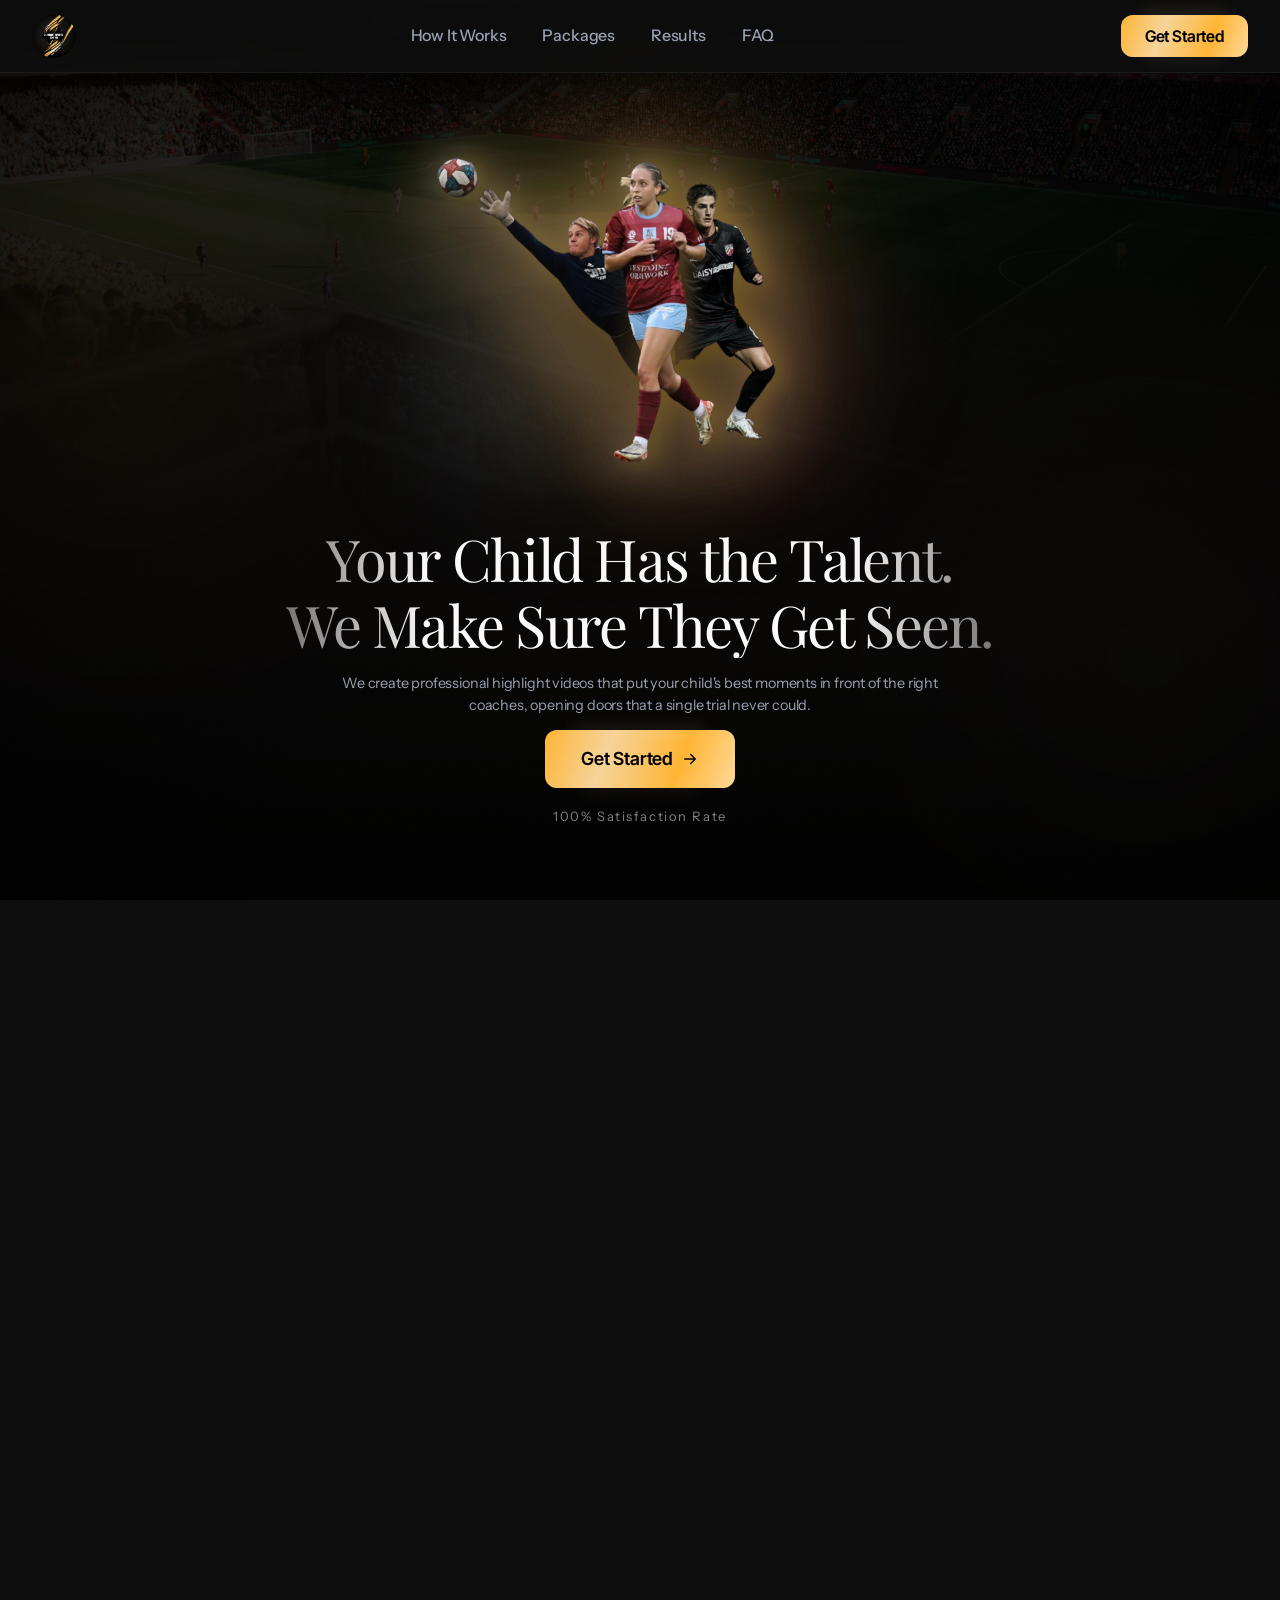
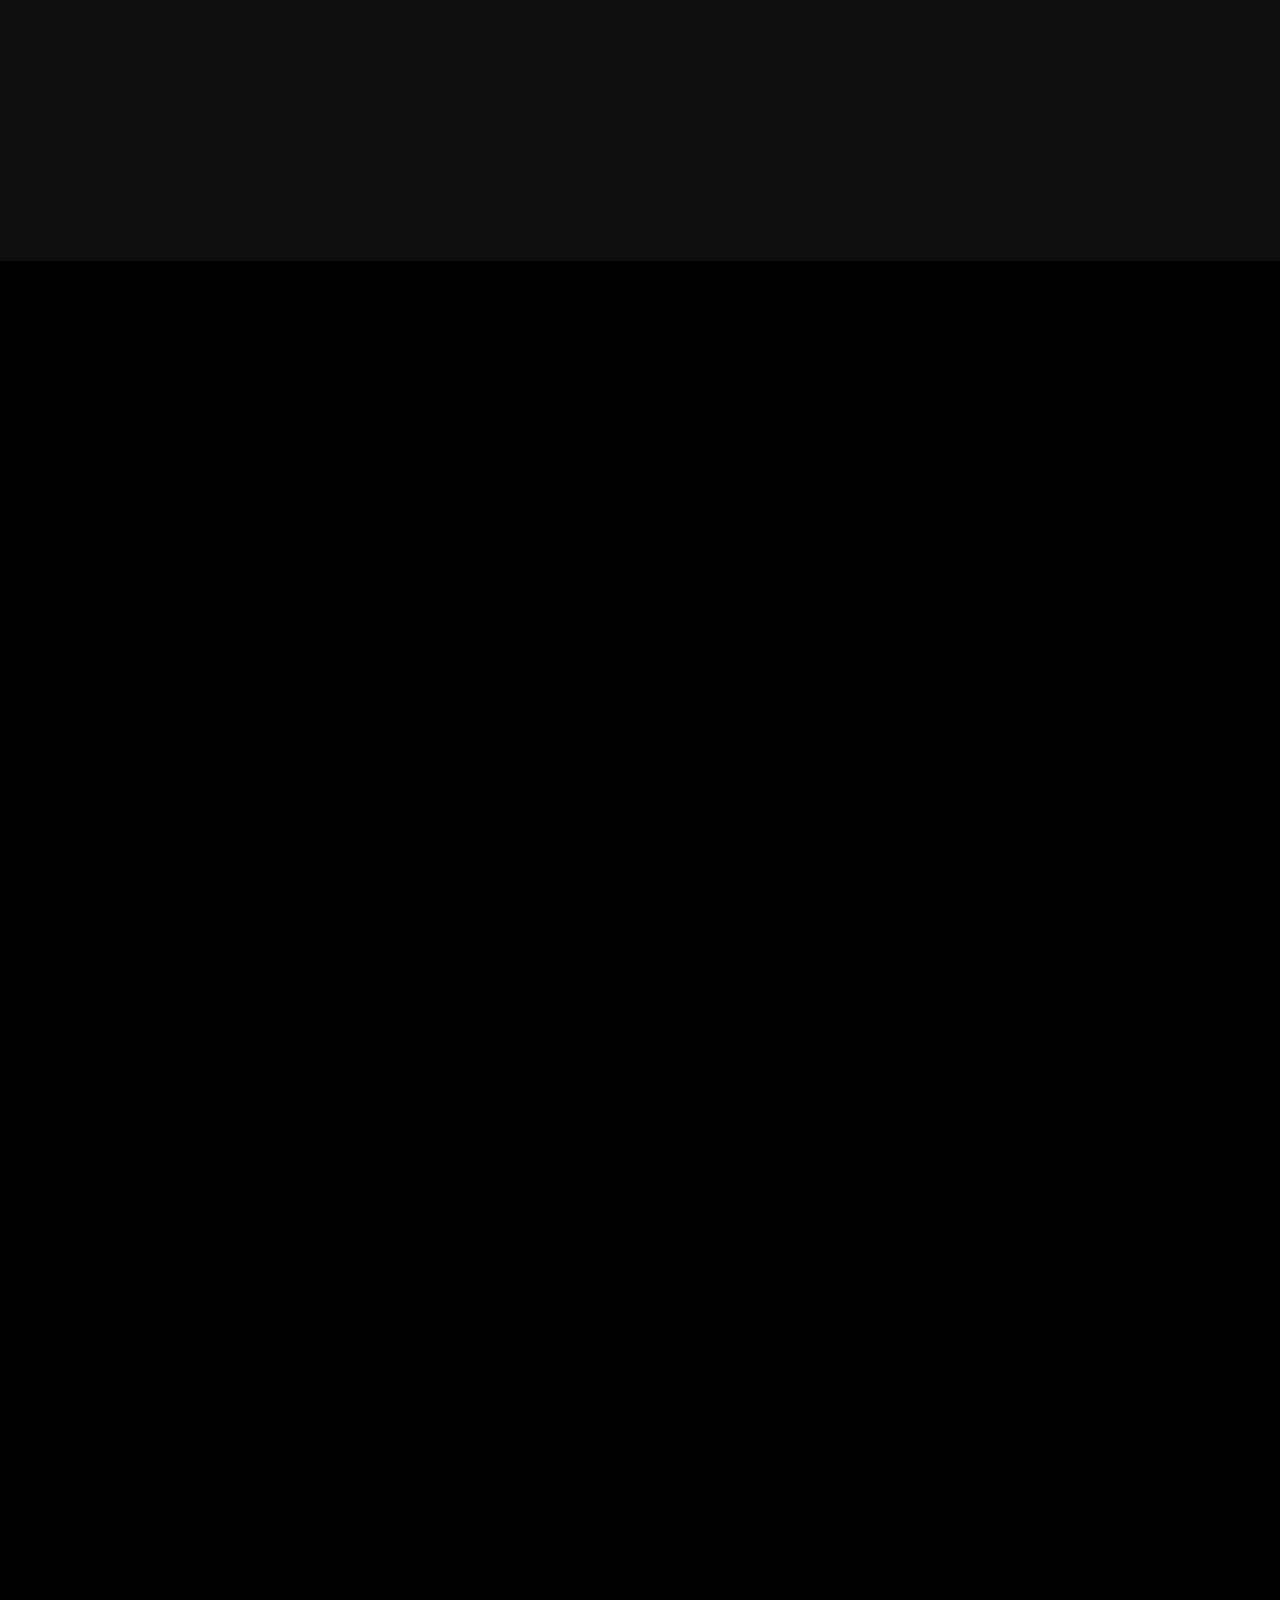
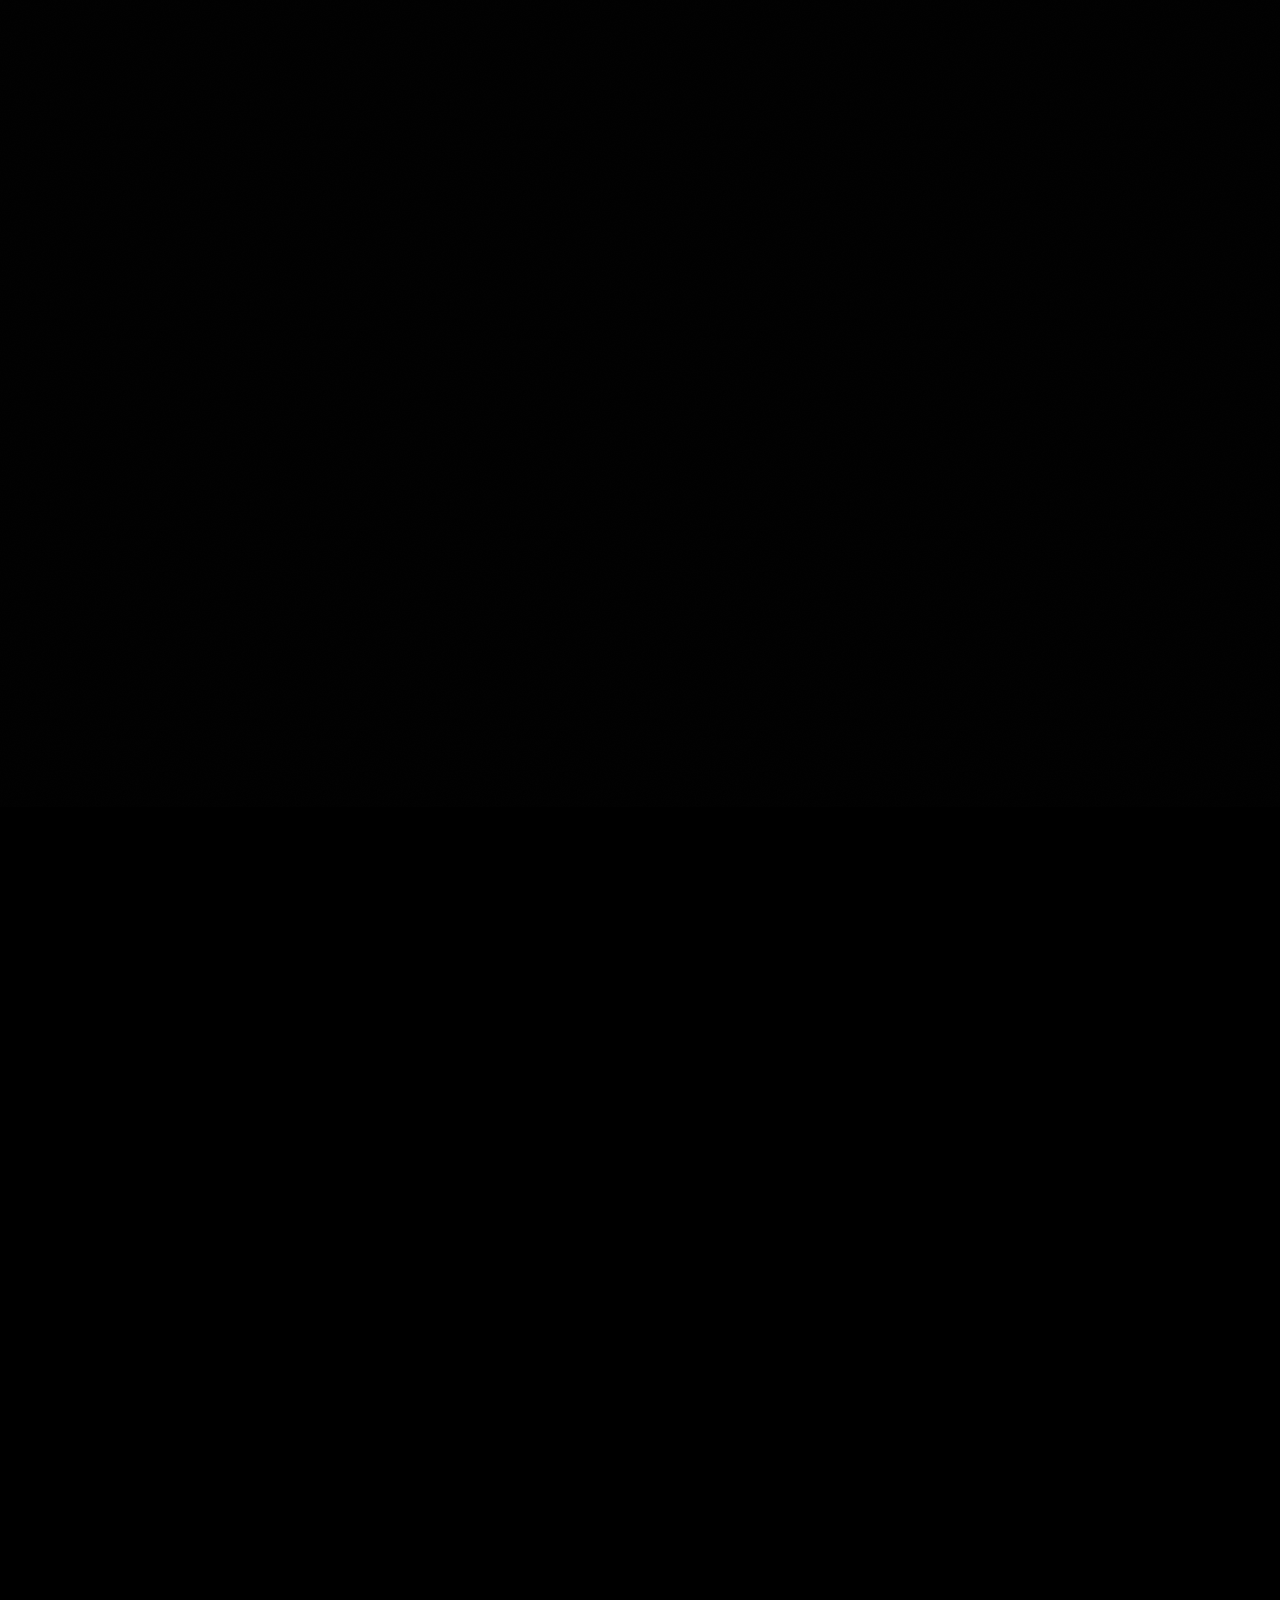
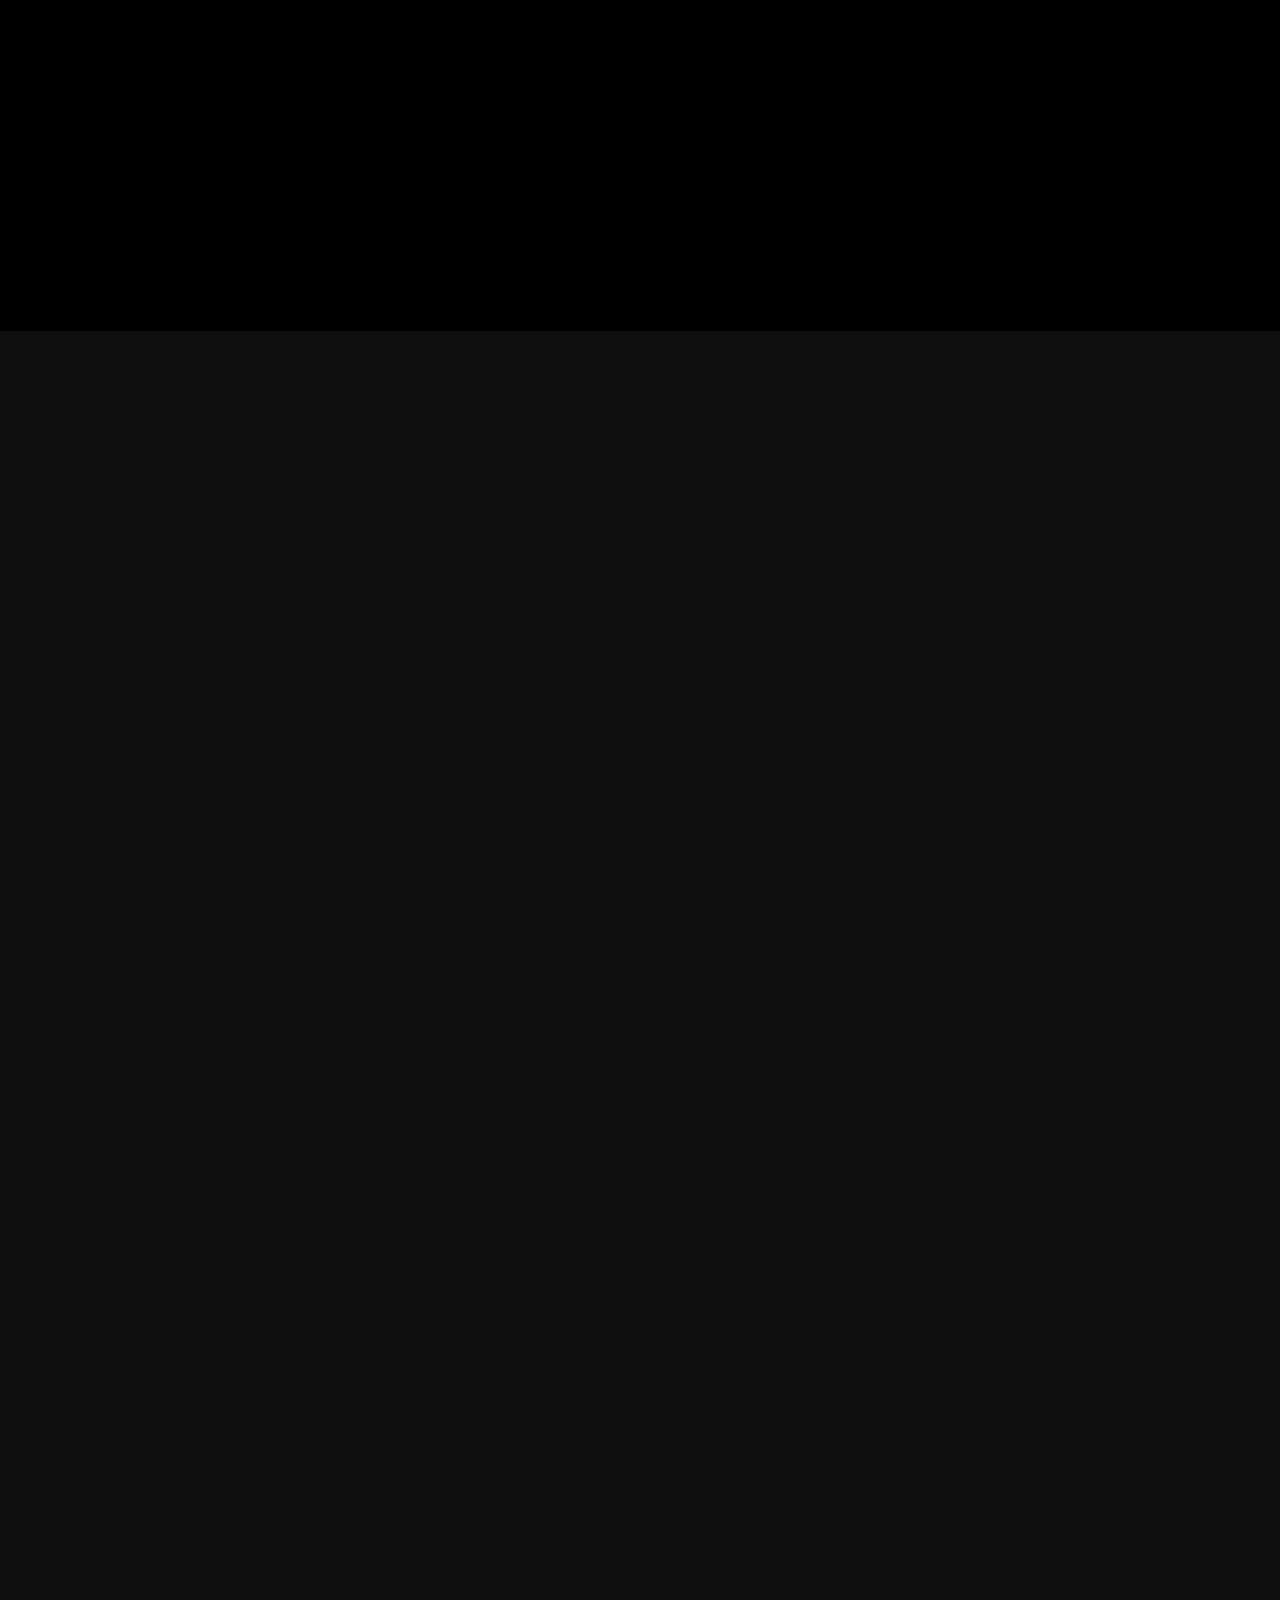
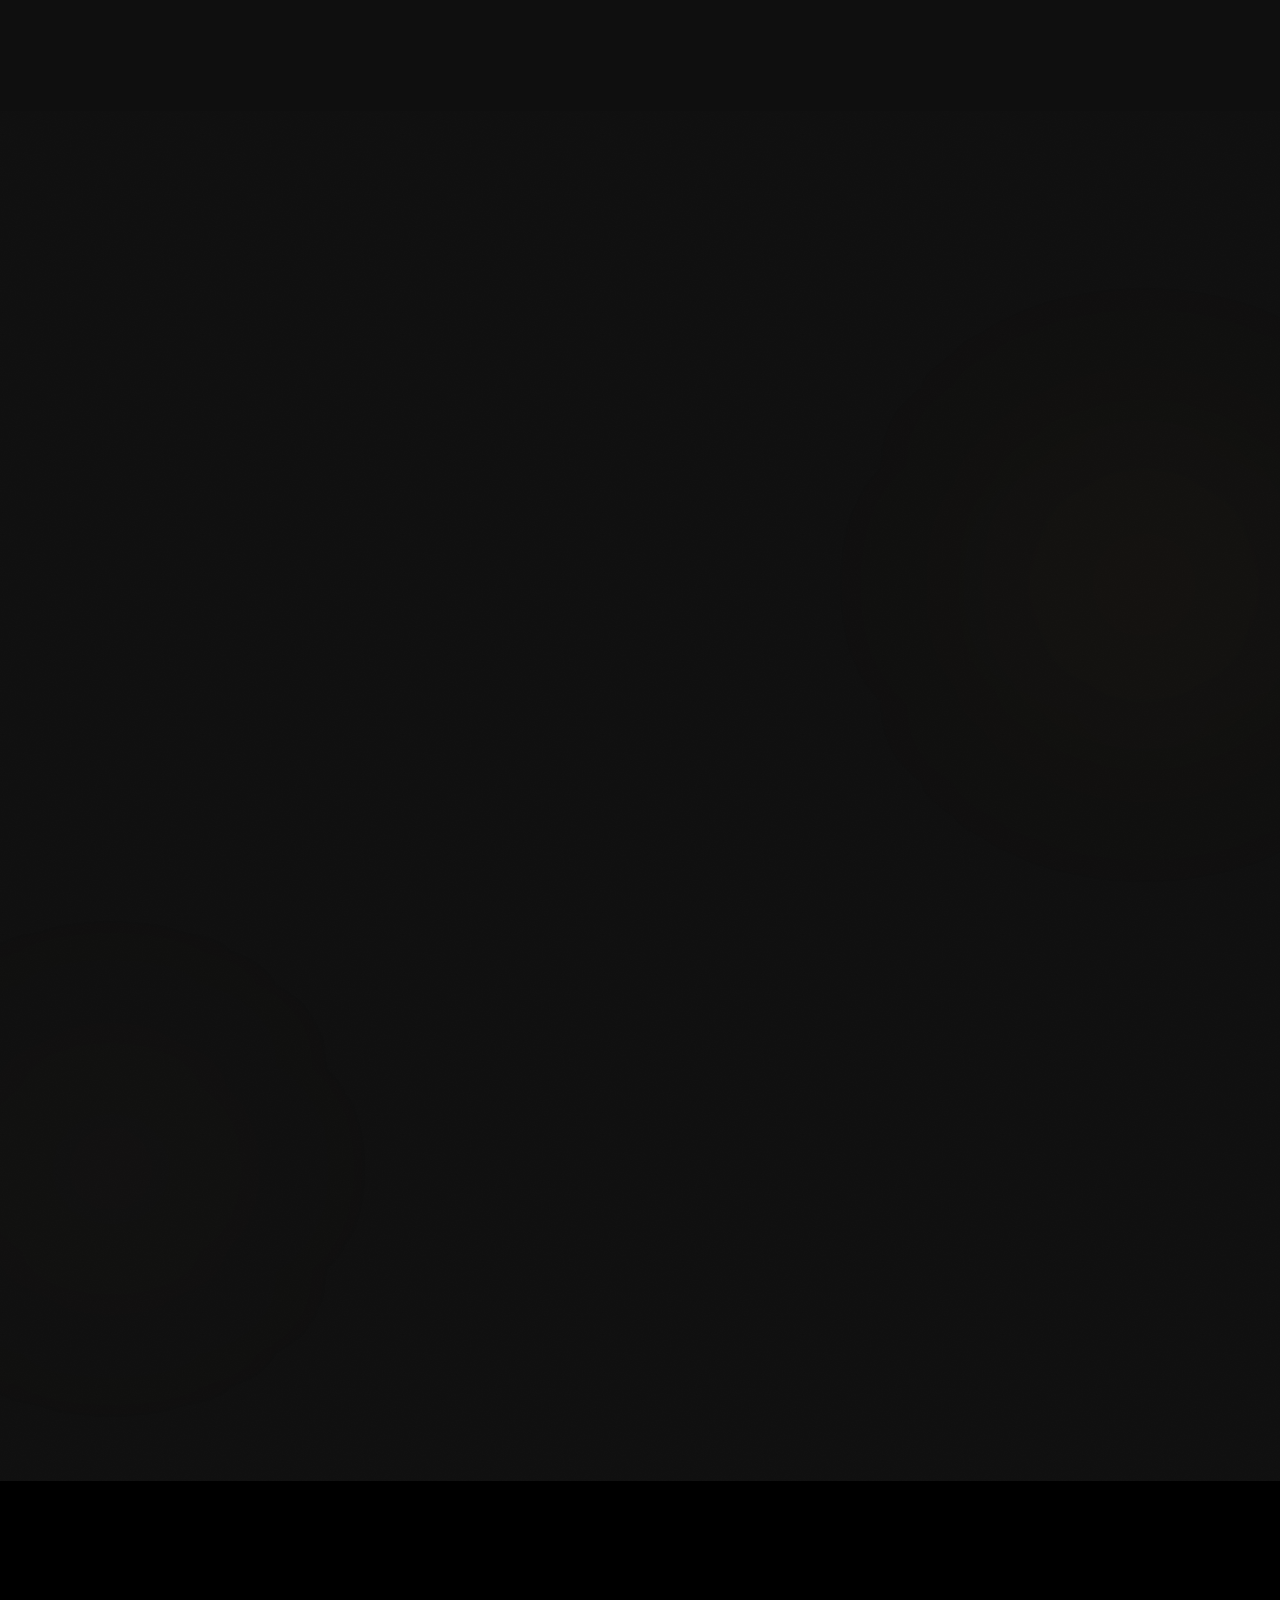
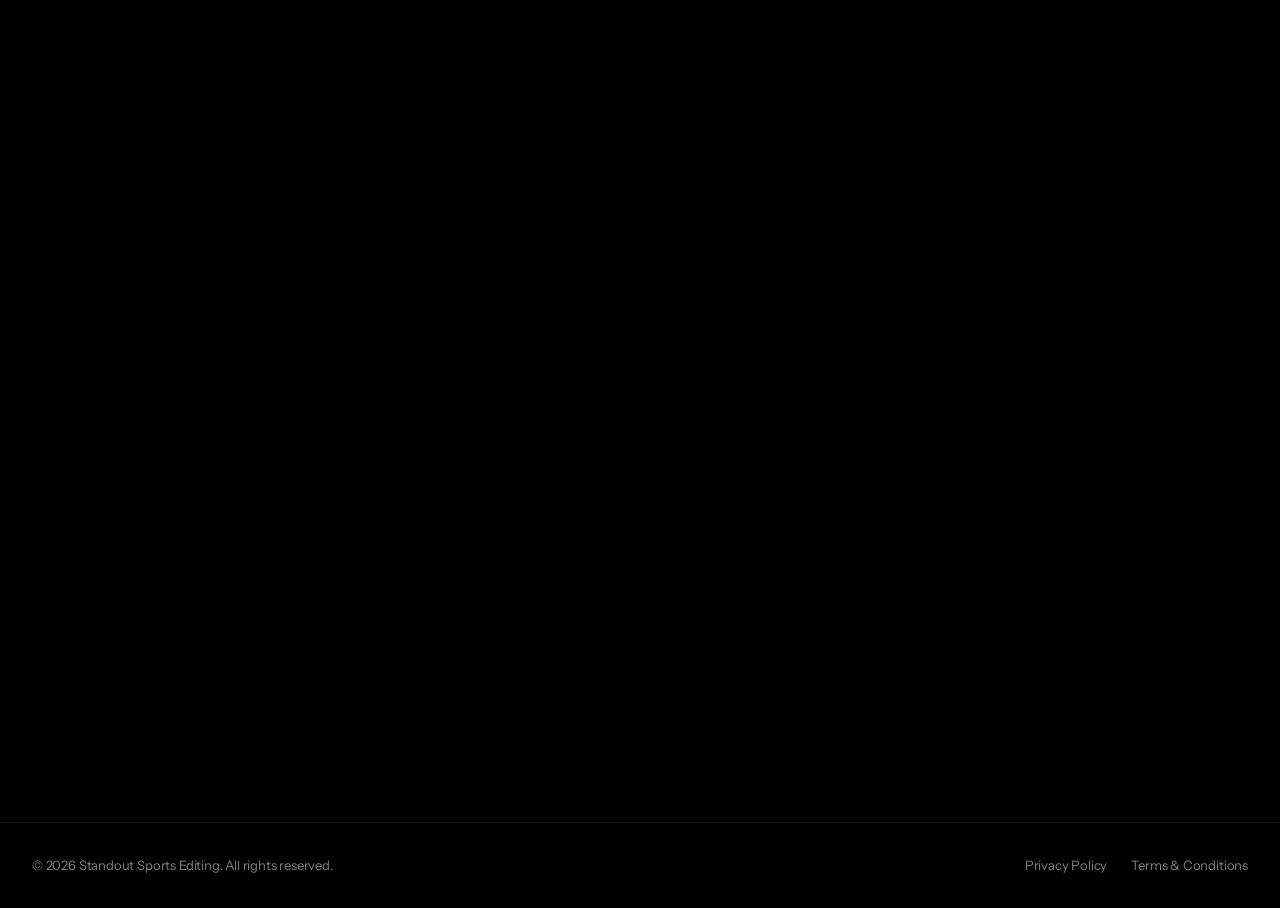
==== commit 8b3d4718: "Update FAQ — reference game footage platforms instead of phone footage Co-Authored-By: Claude Opus 4" ====
--- a/index.html
+++ b/index.html
@@ -668,14 +668,14 @@
 
         <div class="accordion__item">
           <button class="accordion__trigger" aria-expanded="false">
-            <span>What quality does the footage need to be?</span>
+            <span>What footage do I need to send?</span>
             <svg class="accordion__icon" viewBox="0 0 20 20" fill="none"><path d="M10 4V16M4 10H16" stroke="currentColor" stroke-width="1.5" stroke-linecap="round"/></svg>
           </button>
           <div class="accordion__content" aria-hidden="true">
             <p>
-              Phone-quality footage is absolutely fine. Most parents film from the sideline on their phone
-              and that works perfectly. As long as we can see the player and the play clearly, we can work with it.
-              If you're unsure, send us a sample and we'll let you know.
+              We work with all the main game footage platforms — Veo, Hudl, Pixellot, and any other match recording software your club uses.
+              Just send us the links and we'll handle the rest.
+              If you're unsure whether your footage will work, send us a sample and we'll let you know.
             </p>
           </div>
         </div>
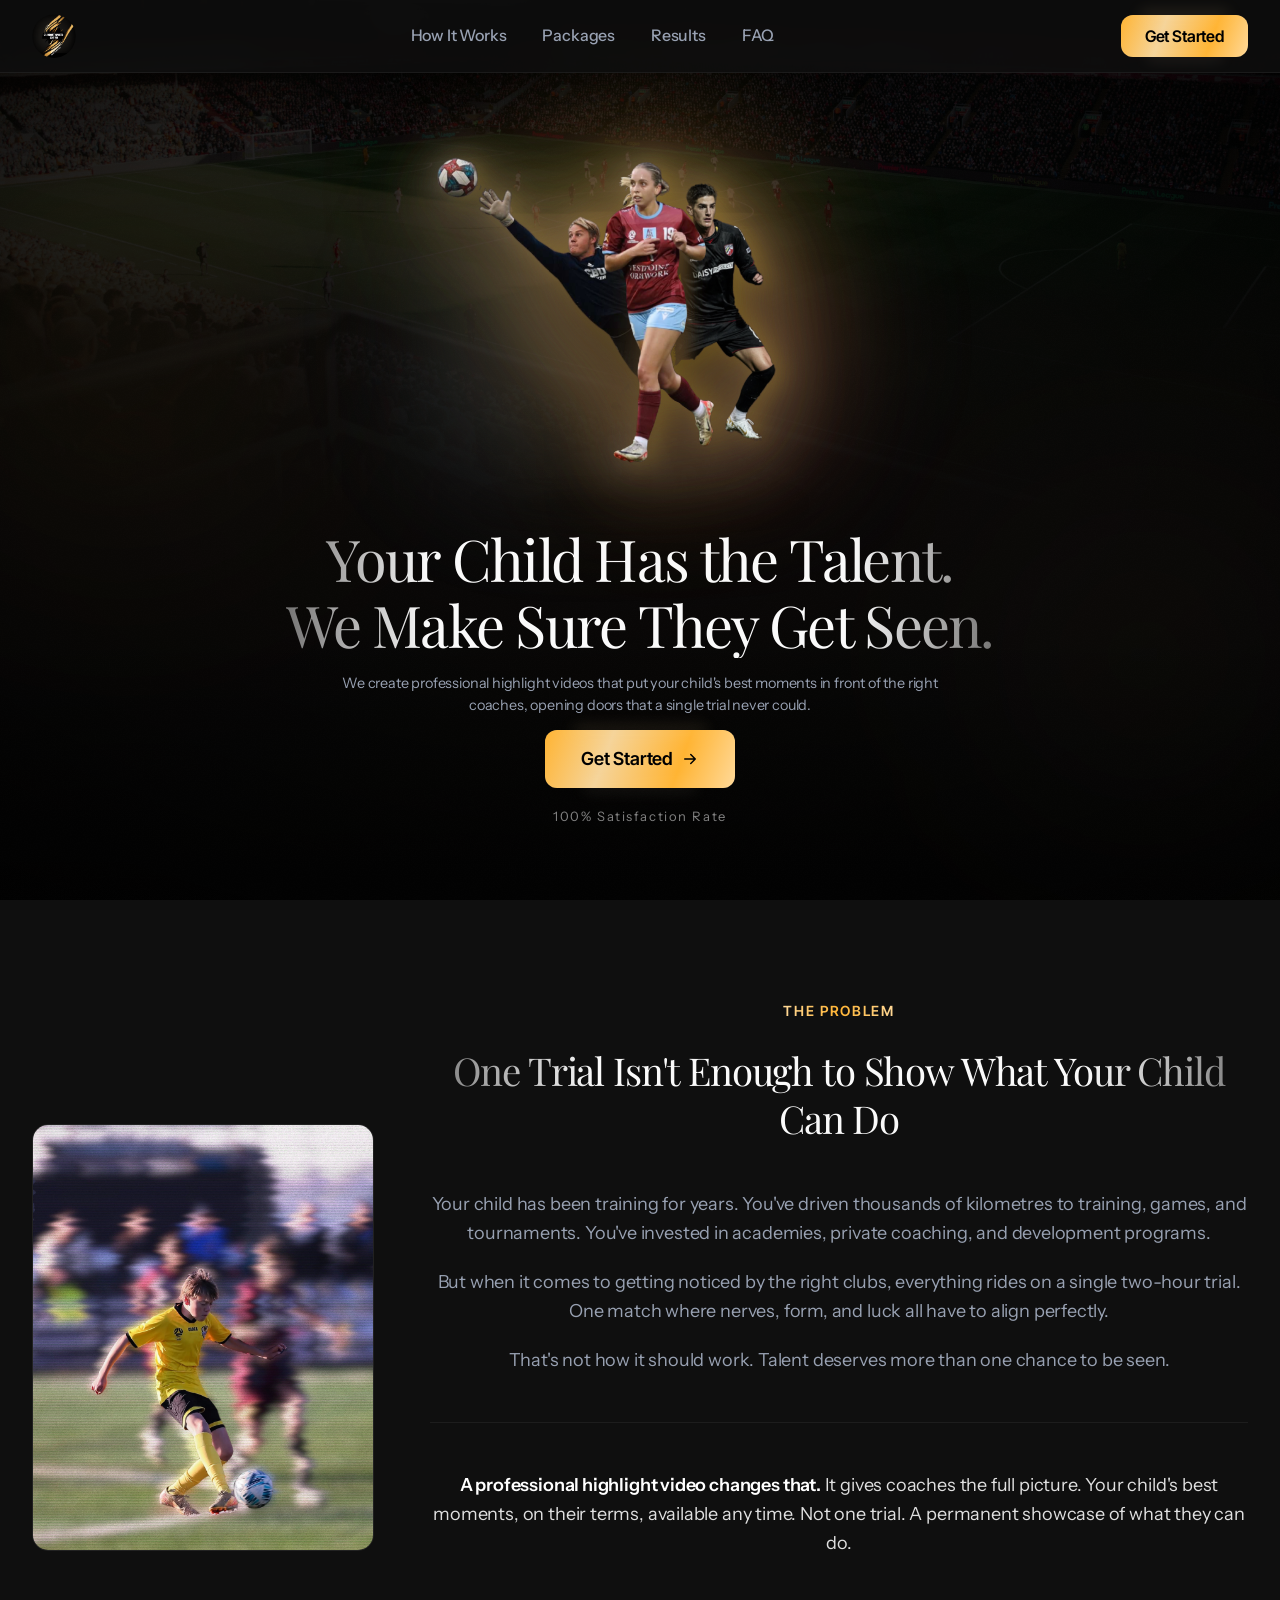
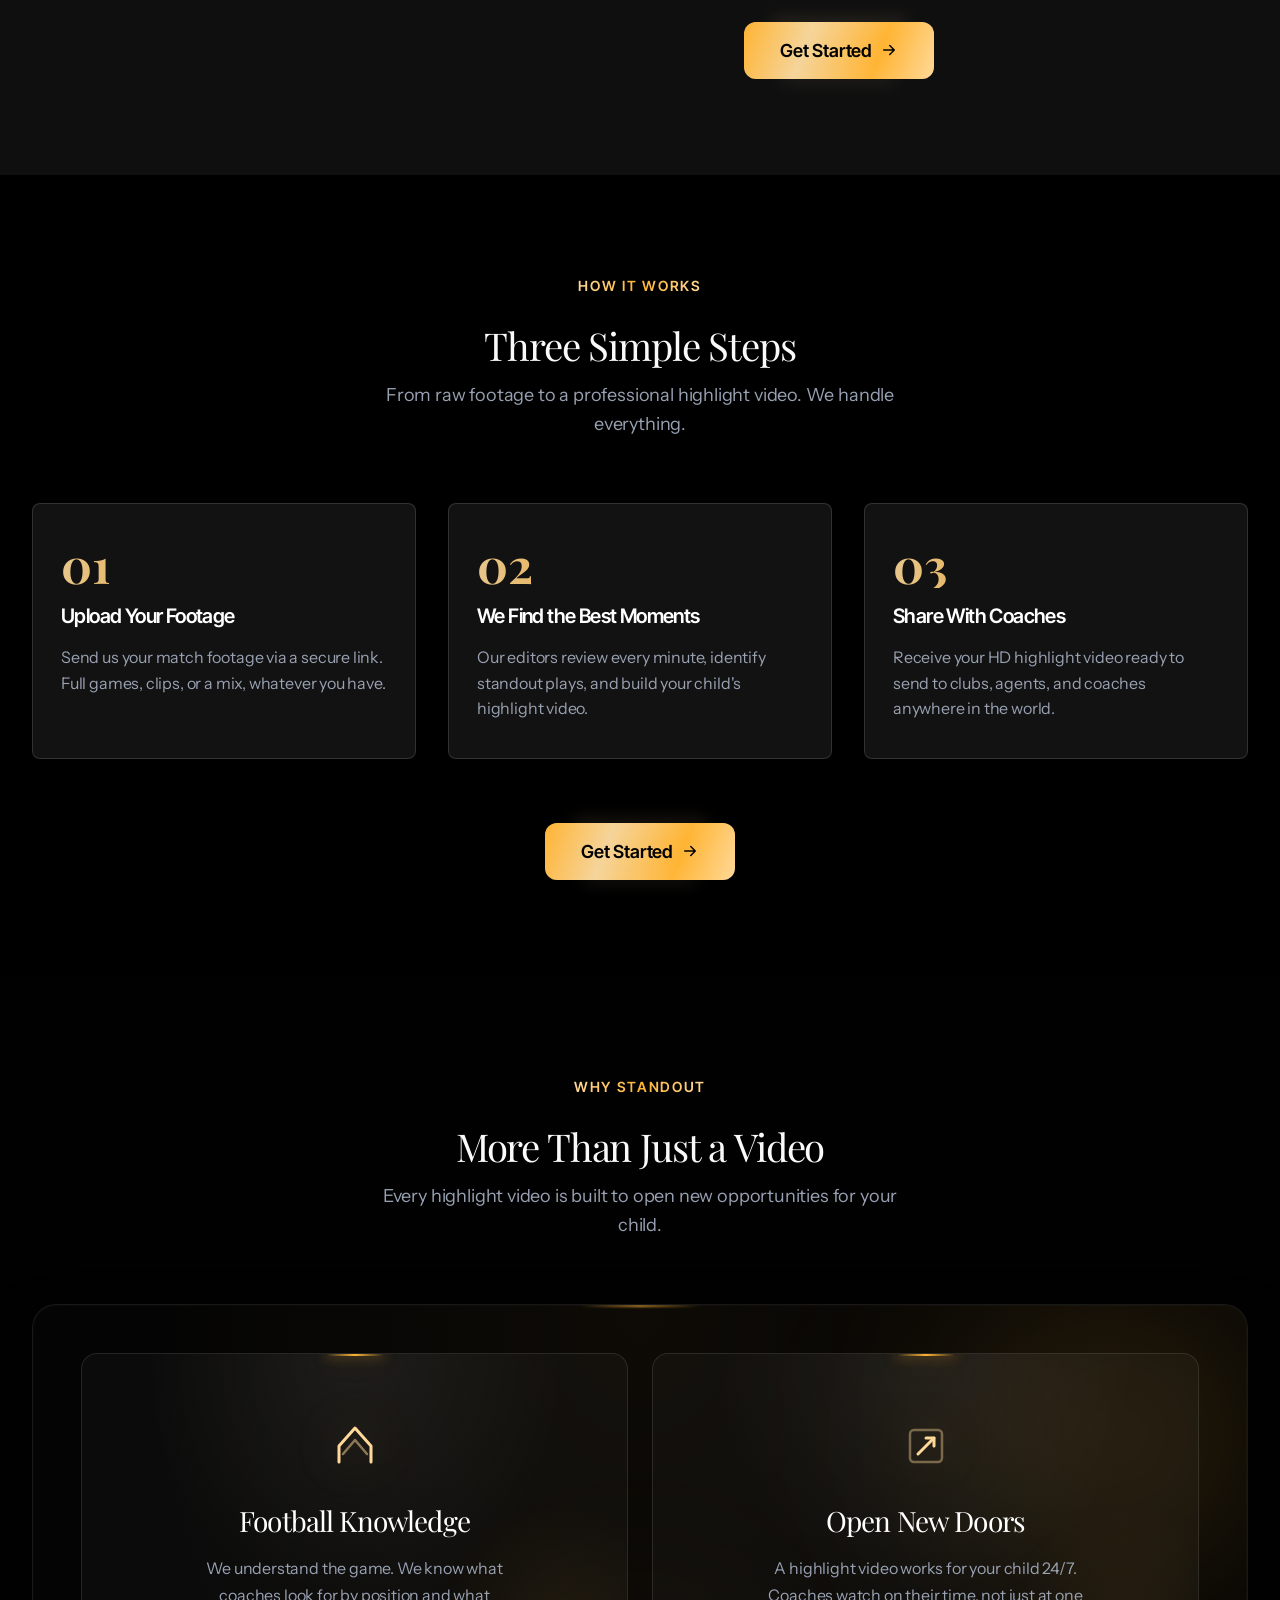
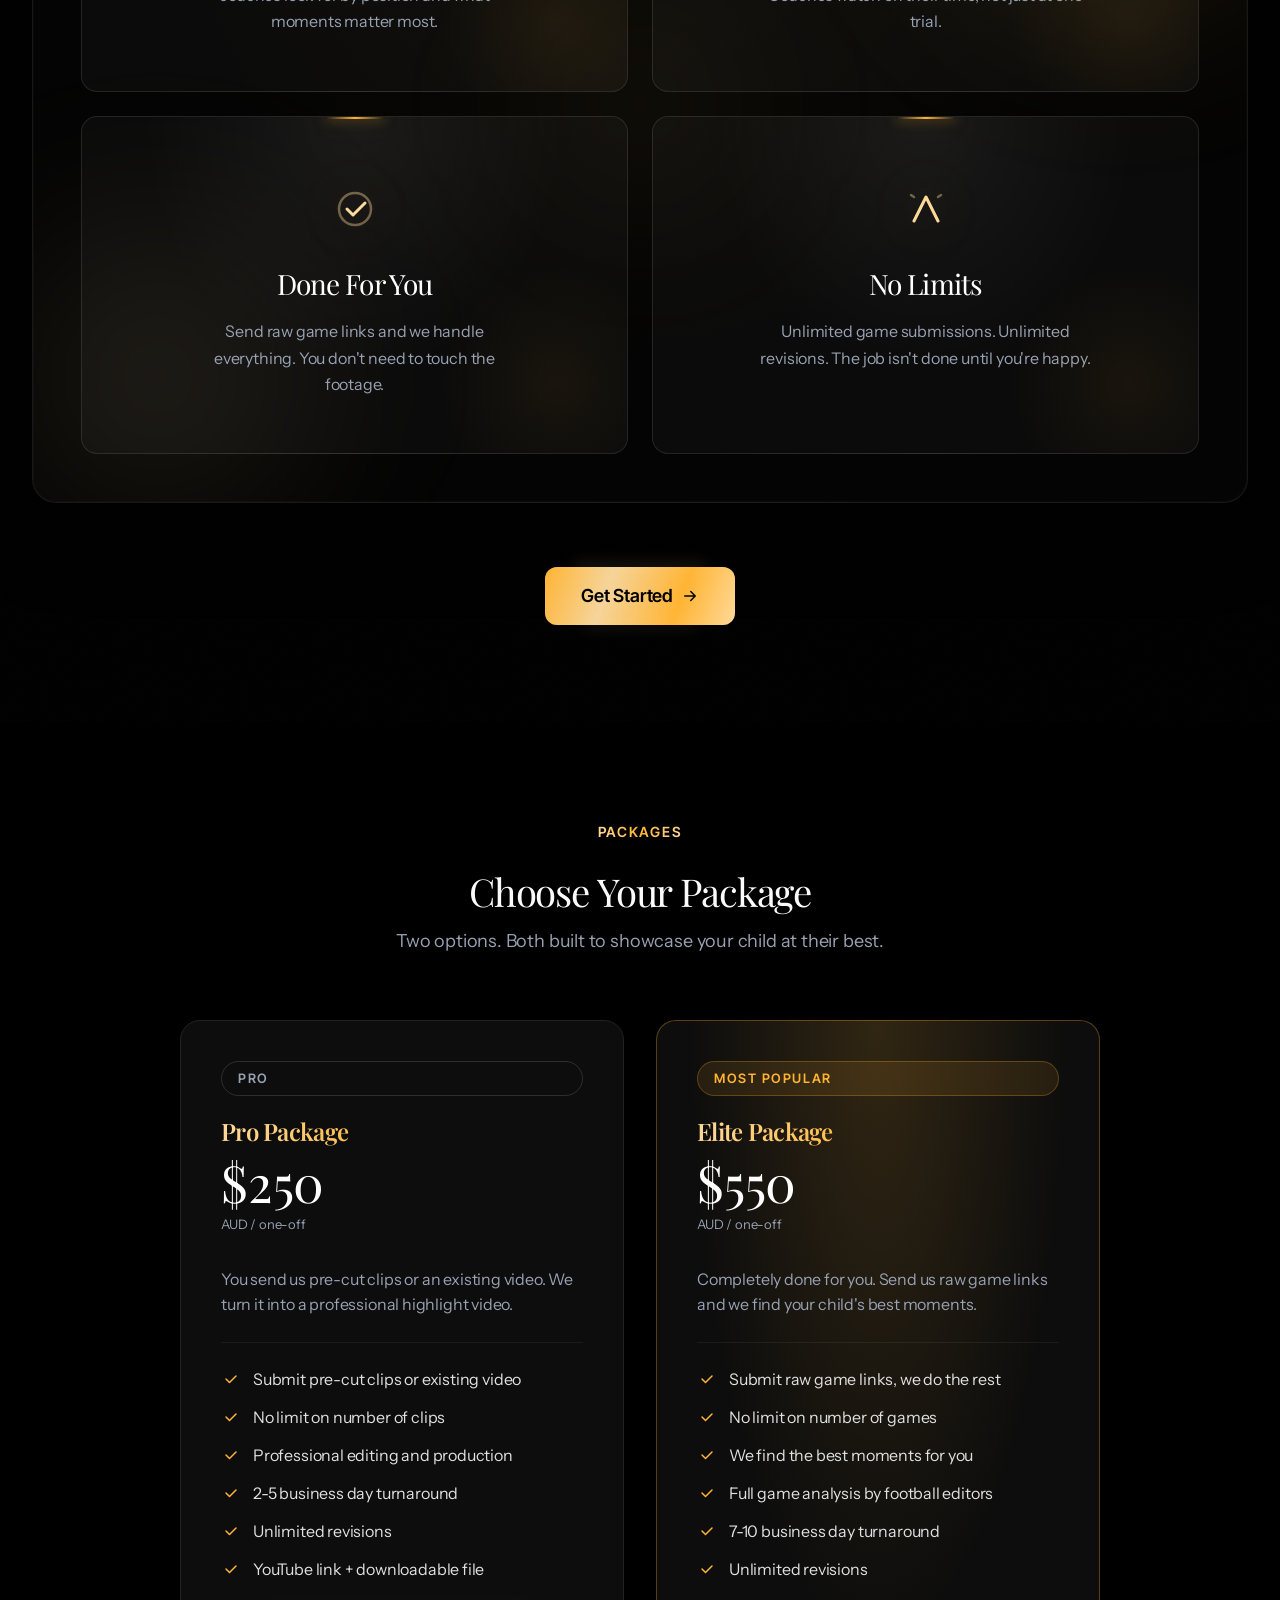
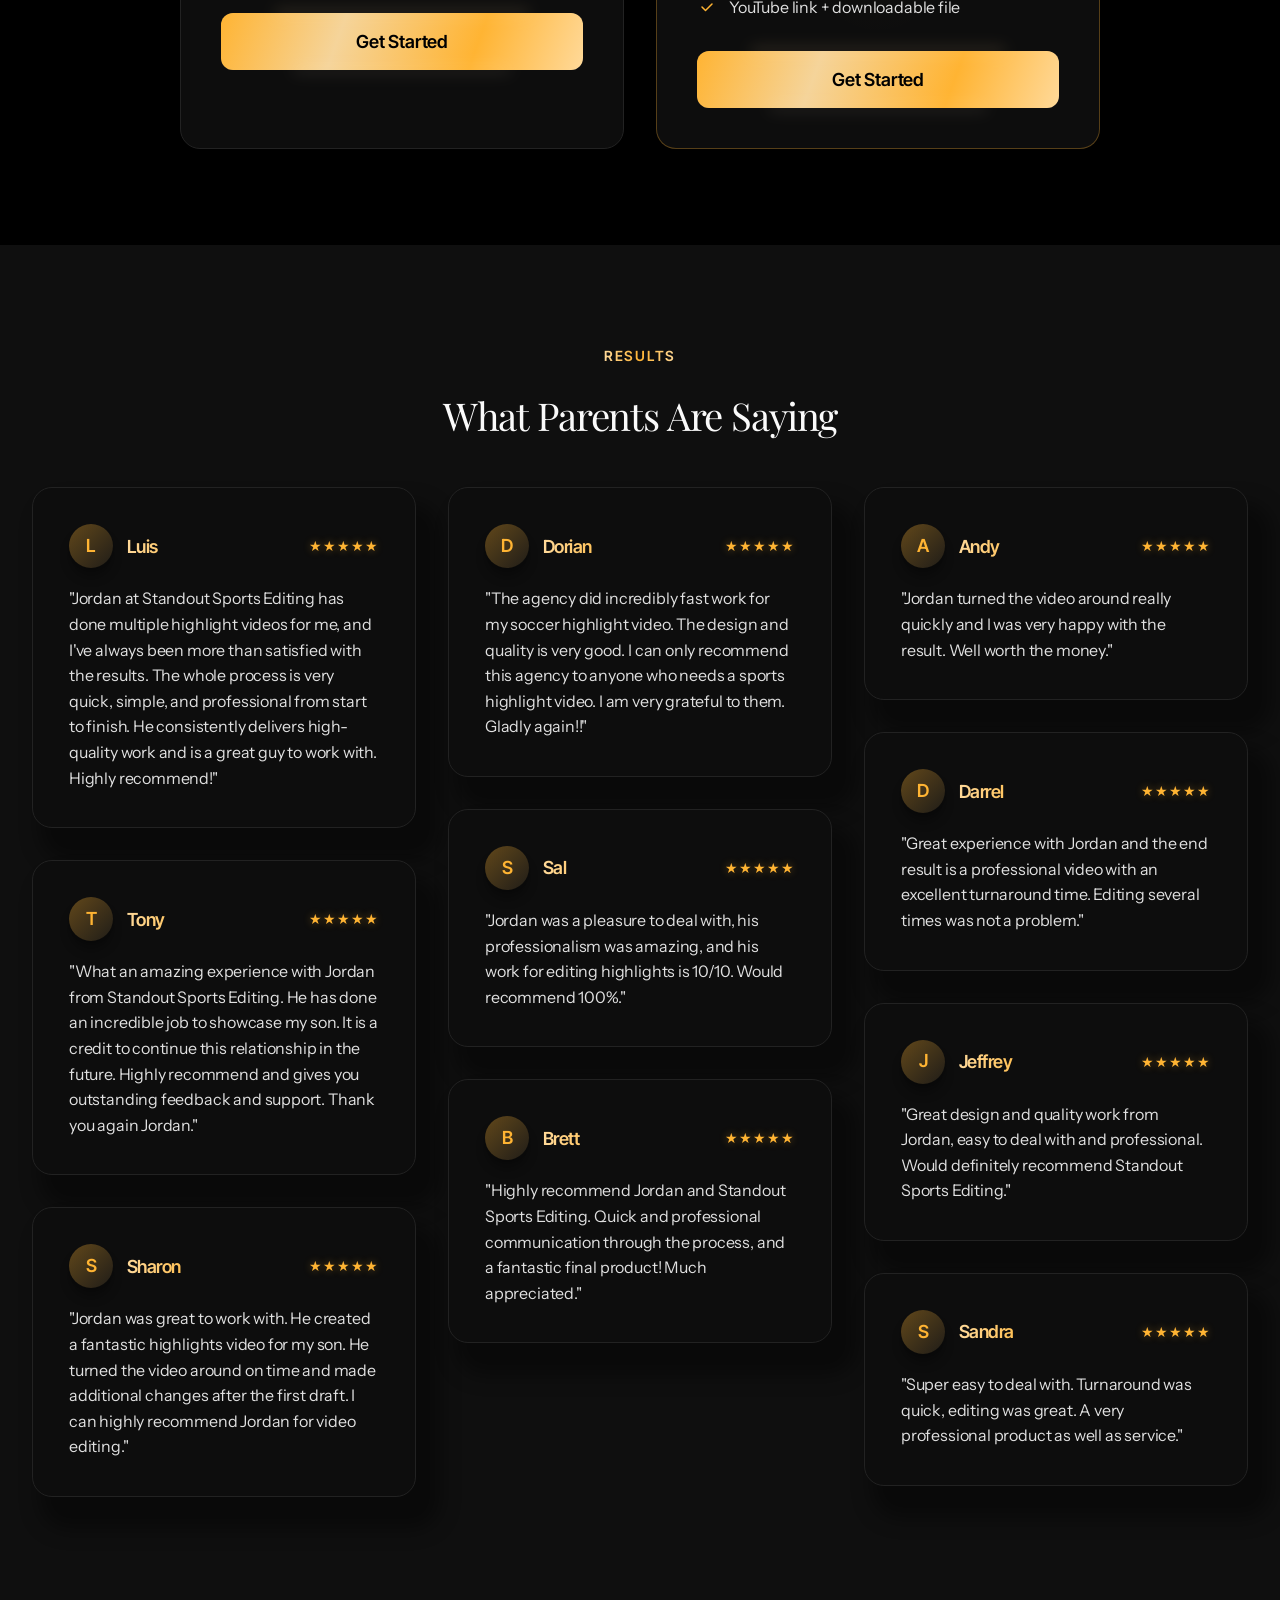
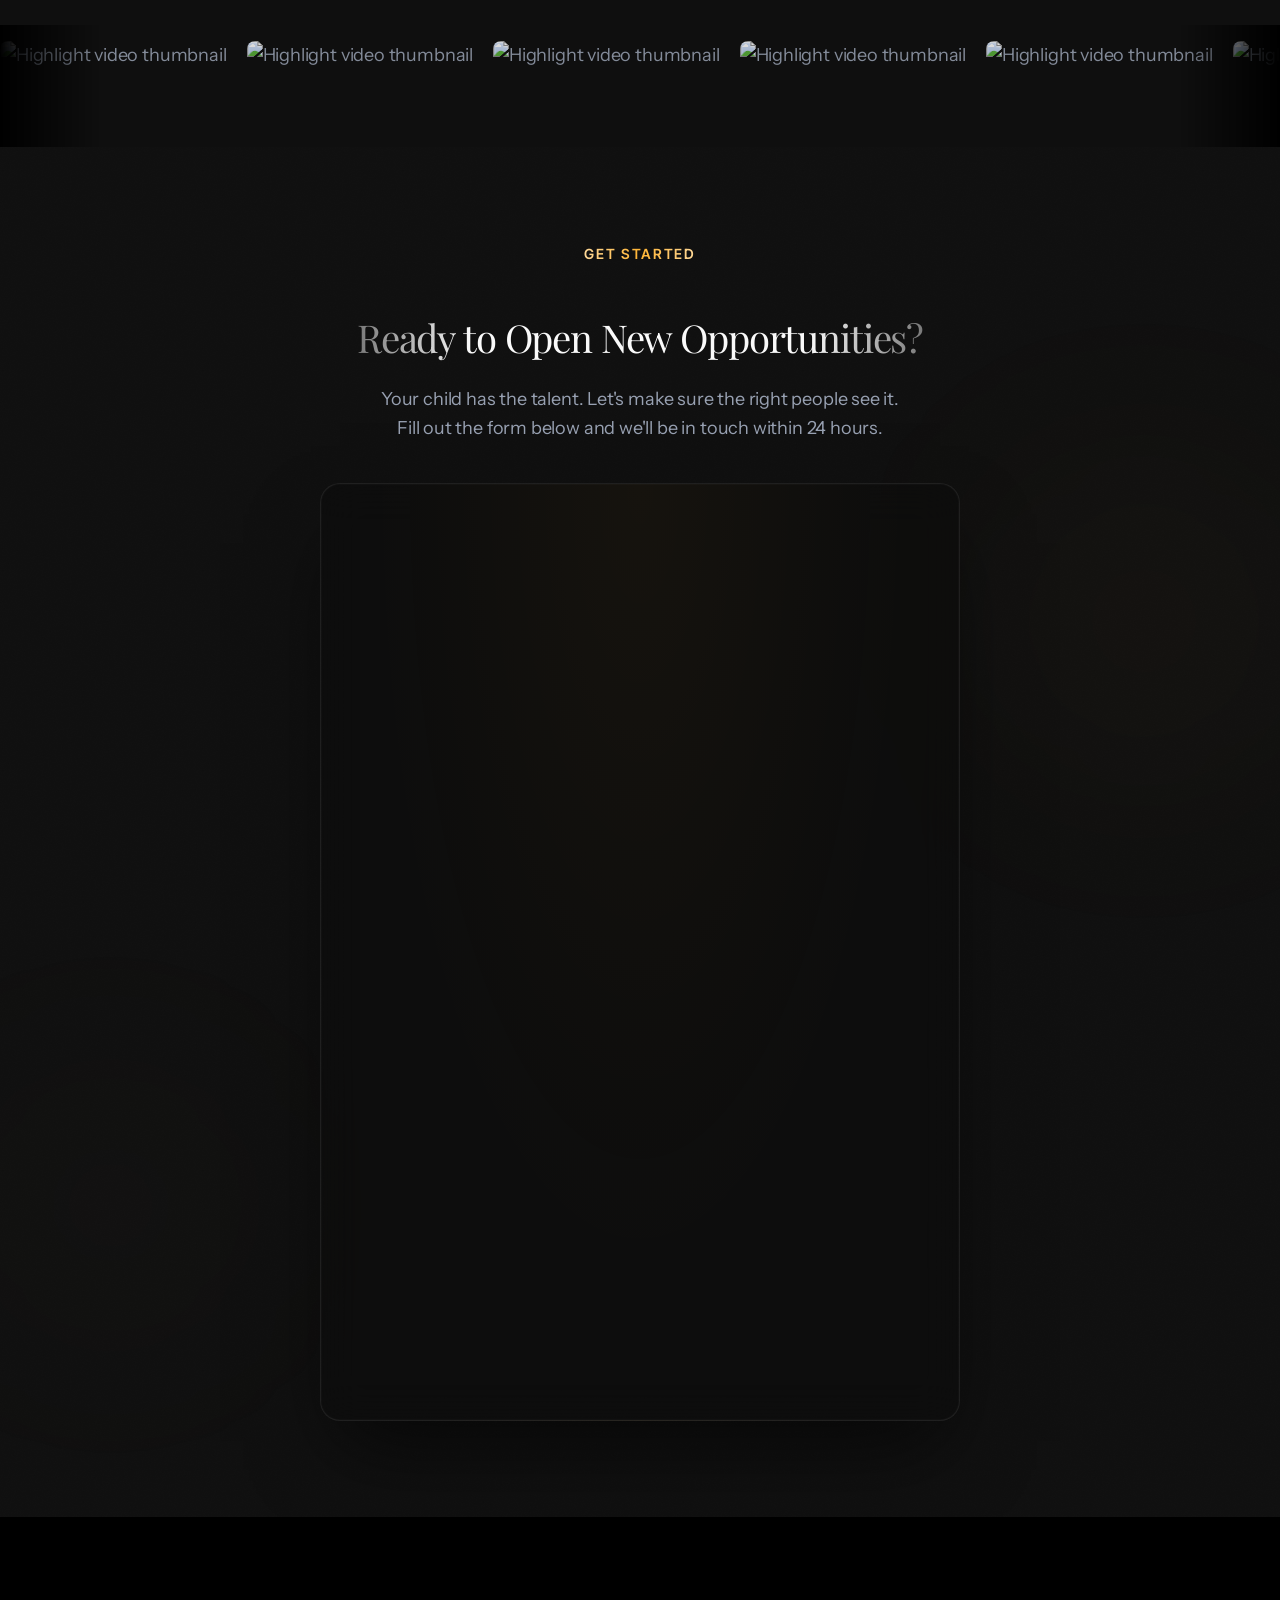
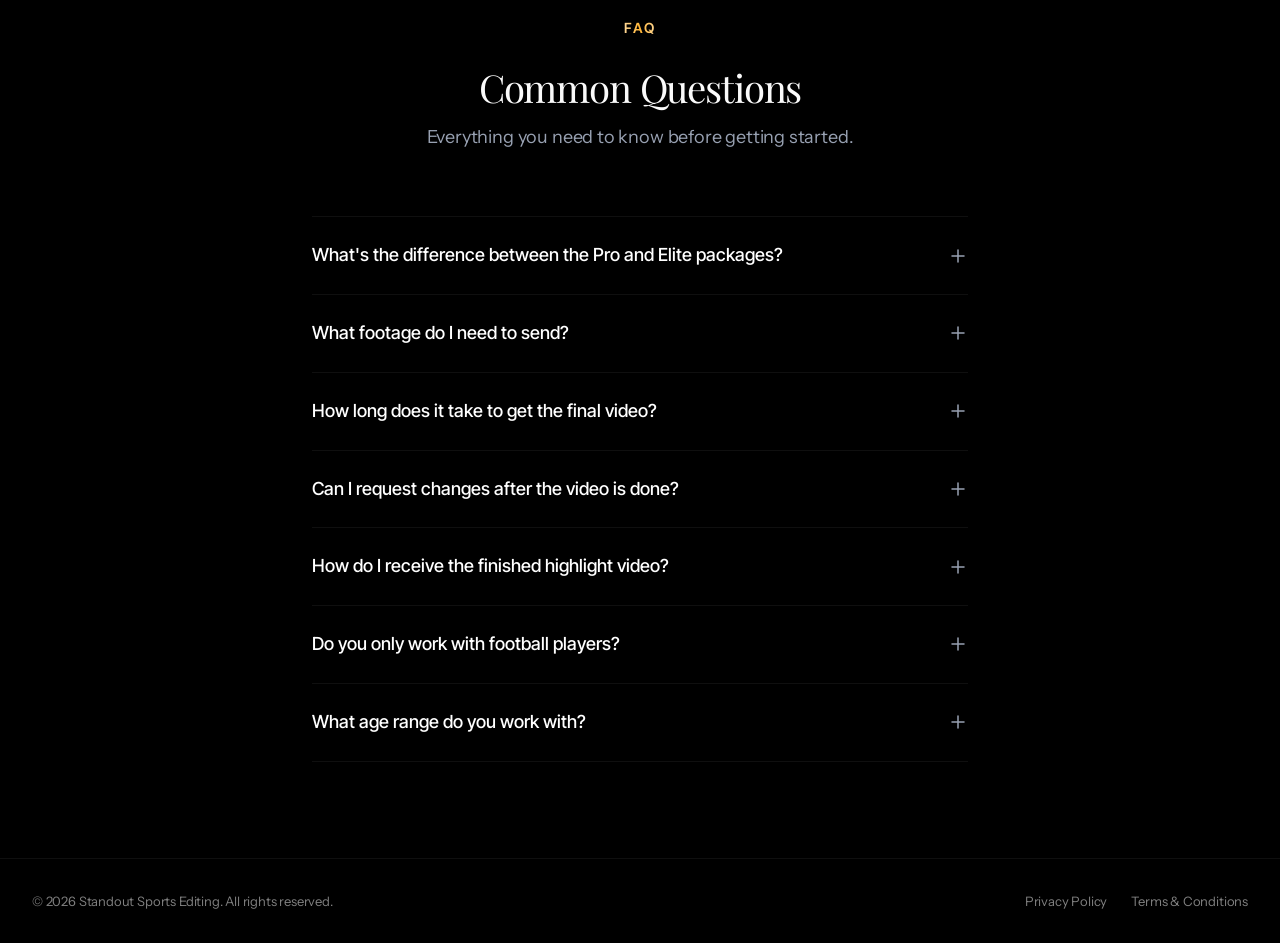
==== commit 4e9a909c: "Add feature image to problem section, thumbnail slider, privacy page, brighten benefit cards Co-Auth" ====
--- a/index.html
+++ b/index.html
@@ -147,31 +147,93 @@
        SECTION 2: PROBLEM / AGITATION
        ================================================================ -->
   <section class="problem" id="problem">
-    <div class="container container--narrow text-center" data-reveal>
-      <span class="eyebrow gold-text">The Problem</span>
-      <h2 class="problem__headline headline-fade">
-        One Trial Isn't Enough to Show What Your Child Can Do
-      </h2>
-      <div class="problem__body">
-        <p>
-          Your child has been training for years. You've driven thousands of kilometres to training,
-          games, and tournaments. You've invested in academies, private coaching, and development programs.
-        </p>
-        <p>
-          But when it comes to getting noticed by the right clubs, everything rides on a single
-          two-hour trial. One match where nerves, form, and luck all have to align perfectly.
-        </p>
-        <p>
-          That's not how it should work. Talent deserves more than one chance to be seen.
-        </p>
-      </div>
-      <div class="problem__pivot">
-        <p>
-          <strong>A professional highlight video changes that.</strong> It gives coaches the full
-          picture. Your child's best moments, on their terms, available any time. Not one trial.
-          A permanent showcase of what they can do.
-        </p>
-      </div>
+    <div class="container" data-reveal>
+      <div class="problem__grid">
+        <div class="problem__image-wrap">
+          <img class="problem__image" src="Images/its-time.png" alt="It's Time — Standout Sports Editing" loading="lazy" />
+        </div>
+        <div class="problem__text">
+          <span class="eyebrow gold-text">The Problem</span>
+          <h2 class="problem__headline headline-fade">
+            One Trial Isn't Enough to Show What Your Child Can Do
+          </h2>
+          <div class="problem__body">
+            <p>
+              Your child has been training for years. You've driven thousands of kilometres to training,
+              games, and tournaments. You've invested in academies, private coaching, and development programs.
+            </p>
+            <p>
+              But when it comes to getting noticed by the right clubs, everything rides on a single
+              two-hour trial. One match where nerves, form, and luck all have to align perfectly.
+            </p>
+            <p>
+              That's not how it should work. Talent deserves more than one chance to be seen.
+            </p>
+          </div>
+          <div class="problem__pivot">
+            <p>
+              <strong>A professional highlight video changes that.</strong> It gives coaches the full
+              picture. Your child's best moments, on their terms, available any time. Not one trial.
+              A permanent showcase of what they can do.
+            </p>
+          </div>
+          <div class="section-cta" data-reveal>
+            <a class="btn-gold" href="#inquiry">
+              <span class="btn-gold__glow-1"></span>
+              <span class="btn-gold__glow-2"></span>
+              <span class="btn-gold__inner">
+                Get Started
+                <svg class="btn-gold__arrow" viewBox="0 0 18 18" fill="none" xmlns="http://www.w3.org/2000/svg">
+                  <path d="M3.75 9H14.25M14.25 9L9.75 4.5M14.25 9L9.75 13.5" stroke="currentColor" stroke-width="1.5" stroke-linecap="round" stroke-linejoin="round"/>
+                </svg>
+              </span>
+              <span class="btn-gold__border-top"></span>
+              <span class="btn-gold__border-bottom"></span>
+            </a>
+          </div>
+        </div>
+      </div>
+    </div>
+  </section>
+
+
+  <!-- ================================================================
+       SECTION 3: HOW IT WORKS
+       ================================================================ -->
+  <section class="how-it-works" id="how-it-works">
+    <div class="container text-center">
+      <div data-reveal>
+        <span class="eyebrow gold-text">How It Works</span>
+        <h2 class="headline-fade">Three Simple Steps</h2>
+        <p class="section-subtitle">From raw footage to a professional highlight video. We handle everything.</p>
+      </div>
+
+      <div class="steps-grid">
+        <div class="glass-card step-card" data-reveal data-reveal-delay="0">
+          <div class="step-card__number gold-text">01</div>
+          <h3 class="step-card__title">Upload Your Footage</h3>
+          <p class="step-card__desc">
+            Send us your match footage via a secure link. Full games, clips, or a mix, whatever you have.
+          </p>
+        </div>
+
+        <div class="glass-card step-card" data-reveal data-reveal-delay="100">
+          <div class="step-card__number gold-text">02</div>
+          <h3 class="step-card__title">We Find the Best Moments</h3>
+          <p class="step-card__desc">
+            Our editors review every minute, identify standout plays, and build your child's highlight video.
+          </p>
+        </div>
+
+        <div class="glass-card step-card" data-reveal data-reveal-delay="200">
+          <div class="step-card__number gold-text">03</div>
+          <h3 class="step-card__title">Share With Coaches</h3>
+          <p class="step-card__desc">
+            Receive your HD highlight video ready to send to clubs, agents, and coaches anywhere in the world.
+          </p>
+        </div>
+      </div>
+
       <div class="section-cta" data-reveal>
         <a class="btn-gold" href="#inquiry">
           <span class="btn-gold__glow-1"></span>
@@ -191,39 +253,96 @@
 
 
   <!-- ================================================================
-       SECTION 3: HOW IT WORKS
-       ================================================================ -->
-  <section class="how-it-works" id="how-it-works">
+       SECTION 4: OUTCOMES & BENEFITS (consulting.com 2x2 card grid)
+       ================================================================ -->
+  <section class="benefits" id="benefits">
+    <!-- Particle canvas for ambient dust -->
+    <canvas class="benefits__particles" id="benefits-particles"></canvas>
+    <div class="noise-overlay"></div>
+
     <div class="container text-center">
       <div data-reveal>
-        <span class="eyebrow gold-text">How It Works</span>
-        <h2 class="headline-fade">Three Simple Steps</h2>
-        <p class="section-subtitle">From raw footage to a professional highlight video. We handle everything.</p>
-      </div>
-
-      <div class="steps-grid">
-        <div class="glass-card step-card" data-reveal data-reveal-delay="0">
-          <div class="step-card__number gold-text">01</div>
-          <h3 class="step-card__title">Upload Your Footage</h3>
-          <p class="step-card__desc">
-            Send us your match footage via a secure link. Full games, clips, or a mix, whatever you have.
-          </p>
-        </div>
-
-        <div class="glass-card step-card" data-reveal data-reveal-delay="100">
-          <div class="step-card__number gold-text">02</div>
-          <h3 class="step-card__title">We Find the Best Moments</h3>
-          <p class="step-card__desc">
-            Our editors review every minute, identify standout plays, and build your child's highlight video.
-          </p>
-        </div>
-
-        <div class="glass-card step-card" data-reveal data-reveal-delay="200">
-          <div class="step-card__number gold-text">03</div>
-          <h3 class="step-card__title">Share With Coaches</h3>
-          <p class="step-card__desc">
-            Receive your HD highlight video ready to send to clubs, agents, and coaches anywhere in the world.
-          </p>
+        <span class="eyebrow gold-text">Why Standout</span>
+        <h2 class="headline-fade">More Than Just a Video</h2>
+        <p class="section-subtitle">Every highlight video is built to open new opportunities for your child.</p>
+      </div>
+
+      <!-- Outer container card (consulting.com wrapper) -->
+      <div class="benefits-wrapper" data-reveal>
+        <!-- Ambient glow orbs inside wrapper -->
+        <div class="benefits-wrapper__orb benefits-wrapper__orb--1"></div>
+        <div class="benefits-wrapper__orb benefits-wrapper__orb--2"></div>
+        <div class="benefits-wrapper__orb benefits-wrapper__orb--3"></div>
+
+        <div class="benefits-grid">
+          <!-- Card 1: Football Knowledge -->
+          <div class="benefit-card" data-reveal data-reveal-delay="0">
+            <div class="benefit-card__icon">
+              <svg width="72" height="72" viewBox="0 0 72 72" fill="none" xmlns="http://www.w3.org/2000/svg">
+                <path d="M20 52V36L36 18L52 36V52" stroke="url(#bic1)" stroke-width="3" stroke-linecap="round" stroke-linejoin="round"/>
+                <path d="M36 18V52" stroke="url(#bic1)" stroke-width="3" stroke-linecap="round"/>
+                <path d="M24 44L36 30L48 44" stroke="url(#bic1)" stroke-width="2.5" stroke-linecap="round" stroke-linejoin="round" opacity="0.5"/>
+                <defs><linearGradient id="bic1" x1="16" y1="16" x2="56" y2="56"><stop stop-color="#FFD999"/><stop offset="1" stop-color="#FFB433"/></linearGradient></defs>
+              </svg>
+            </div>
+            <h3 class="benefit-card__title">Football Knowledge</h3>
+            <p class="benefit-card__desc">
+              We understand the game. We know what coaches
+              look for by position and what moments matter most.
+            </p>
+          </div>
+
+          <!-- Card 2: Open New Doors -->
+          <div class="benefit-card" data-reveal data-reveal-delay="100">
+            <div class="benefit-card__icon">
+              <svg width="72" height="72" viewBox="0 0 72 72" fill="none" xmlns="http://www.w3.org/2000/svg">
+                <path d="M28 44L44 28" stroke="url(#bic2)" stroke-width="3" stroke-linecap="round"/>
+                <path d="M36 28H44V36" stroke="url(#bic2)" stroke-width="3" stroke-linecap="round" stroke-linejoin="round"/>
+                <rect x="20" y="20" width="32" height="32" rx="4" stroke="url(#bic2)" stroke-width="2.5" opacity="0.4"/>
+                <defs><linearGradient id="bic2" x1="16" y1="16" x2="56" y2="56"><stop stop-color="#FFD999"/><stop offset="1" stop-color="#FFB433"/></linearGradient></defs>
+              </svg>
+            </div>
+            <h3 class="benefit-card__title">Open New Doors</h3>
+            <p class="benefit-card__desc">
+              A highlight video works for your child 24/7.
+              Coaches watch on their time, not just at one trial.
+            </p>
+          </div>
+
+          <!-- Card 3: Done For You -->
+          <div class="benefit-card" data-reveal data-reveal-delay="200">
+            <div class="benefit-card__icon">
+              <svg width="72" height="72" viewBox="0 0 72 72" fill="none" xmlns="http://www.w3.org/2000/svg">
+                <circle cx="36" cy="36" r="16" stroke="url(#bic3)" stroke-width="2.5" opacity="0.4"/>
+                <path d="M28 36L34 42L46 30" stroke="url(#bic3)" stroke-width="3" stroke-linecap="round" stroke-linejoin="round"/>
+                <defs><linearGradient id="bic3" x1="16" y1="16" x2="56" y2="56"><stop stop-color="#FFD999"/><stop offset="1" stop-color="#FFB433"/></linearGradient></defs>
+              </svg>
+            </div>
+            <h3 class="benefit-card__title">Done For You</h3>
+            <p class="benefit-card__desc">
+              Send raw game links and we handle everything.
+              You don't need to touch the footage.
+            </p>
+          </div>
+
+          <!-- Card 4: No Limits -->
+          <div class="benefit-card" data-reveal data-reveal-delay="300">
+            <div class="benefit-card__icon">
+              <svg width="72" height="72" viewBox="0 0 72 72" fill="none" xmlns="http://www.w3.org/2000/svg">
+                <path d="M24 48L36 24L48 48" stroke="url(#bic4)" stroke-width="3" stroke-linecap="round" stroke-linejoin="round"/>
+                <path d="M28 40H44" stroke="url(#bic4)" stroke-width="2.5" stroke-linecap="round"/>
+                <path d="M36 20V16" stroke="url(#bic4)" stroke-width="3" stroke-linecap="round" opacity="0.5"/>
+                <path d="M48 24L51 22" stroke="url(#bic4)" stroke-width="2.5" stroke-linecap="round" opacity="0.4"/>
+                <path d="M24 24L21 22" stroke="url(#bic4)" stroke-width="2.5" stroke-linecap="round" opacity="0.4"/>
+                <defs><linearGradient id="bic4" x1="16" y1="16" x2="56" y2="56"><stop stop-color="#FFD999"/><stop offset="1" stop-color="#FFB433"/></linearGradient></defs>
+              </svg>
+            </div>
+            <h3 class="benefit-card__title">No Limits</h3>
+            <p class="benefit-card__desc">
+              Unlimited game submissions. Unlimited revisions.
+              The job isn't done until you're happy.
+            </p>
+          </div>
         </div>
       </div>
 
@@ -246,118 +365,6 @@
 
 
   <!-- ================================================================
-       SECTION 4: OUTCOMES & BENEFITS (consulting.com 2x2 card grid)
-       ================================================================ -->
-  <section class="benefits" id="benefits">
-    <!-- Particle canvas for ambient dust -->
-    <canvas class="benefits__particles" id="benefits-particles"></canvas>
-    <div class="noise-overlay"></div>
-
-    <div class="container text-center">
-      <div data-reveal>
-        <span class="eyebrow gold-text">Why Standout</span>
-        <h2 class="headline-fade">More Than Just a Video</h2>
-        <p class="section-subtitle">Every highlight video is built to open new opportunities for your child.</p>
-      </div>
-
-      <!-- Outer container card (consulting.com wrapper) -->
-      <div class="benefits-wrapper" data-reveal>
-        <!-- Ambient glow orbs inside wrapper -->
-        <div class="benefits-wrapper__orb benefits-wrapper__orb--1"></div>
-        <div class="benefits-wrapper__orb benefits-wrapper__orb--2"></div>
-        <div class="benefits-wrapper__orb benefits-wrapper__orb--3"></div>
-
-        <div class="benefits-grid">
-          <!-- Card 1: Football Knowledge -->
-          <div class="benefit-card" data-reveal data-reveal-delay="0">
-            <div class="benefit-card__icon">
-              <svg width="72" height="72" viewBox="0 0 72 72" fill="none" xmlns="http://www.w3.org/2000/svg">
-                <path d="M20 52V36L36 18L52 36V52" stroke="url(#bic1)" stroke-width="3" stroke-linecap="round" stroke-linejoin="round"/>
-                <path d="M36 18V52" stroke="url(#bic1)" stroke-width="3" stroke-linecap="round"/>
-                <path d="M24 44L36 30L48 44" stroke="url(#bic1)" stroke-width="2.5" stroke-linecap="round" stroke-linejoin="round" opacity="0.5"/>
-                <defs><linearGradient id="bic1" x1="16" y1="16" x2="56" y2="56"><stop stop-color="#FFD999"/><stop offset="1" stop-color="#FFB433"/></linearGradient></defs>
-              </svg>
-            </div>
-            <h3 class="benefit-card__title">Football Knowledge</h3>
-            <p class="benefit-card__desc">
-              We understand the game. We know what coaches
-              look for by position and what moments matter most.
-            </p>
-          </div>
-
-          <!-- Card 2: Open New Doors -->
-          <div class="benefit-card" data-reveal data-reveal-delay="100">
-            <div class="benefit-card__icon">
-              <svg width="72" height="72" viewBox="0 0 72 72" fill="none" xmlns="http://www.w3.org/2000/svg">
-                <path d="M28 44L44 28" stroke="url(#bic2)" stroke-width="3" stroke-linecap="round"/>
-                <path d="M36 28H44V36" stroke="url(#bic2)" stroke-width="3" stroke-linecap="round" stroke-linejoin="round"/>
-                <rect x="20" y="20" width="32" height="32" rx="4" stroke="url(#bic2)" stroke-width="2.5" opacity="0.4"/>
-                <defs><linearGradient id="bic2" x1="16" y1="16" x2="56" y2="56"><stop stop-color="#FFD999"/><stop offset="1" stop-color="#FFB433"/></linearGradient></defs>
-              </svg>
-            </div>
-            <h3 class="benefit-card__title">Open New Doors</h3>
-            <p class="benefit-card__desc">
-              A highlight video works for your child 24/7.
-              Coaches watch on their time, not just at one trial.
-            </p>
-          </div>
-
-          <!-- Card 3: Done For You -->
-          <div class="benefit-card" data-reveal data-reveal-delay="200">
-            <div class="benefit-card__icon">
-              <svg width="72" height="72" viewBox="0 0 72 72" fill="none" xmlns="http://www.w3.org/2000/svg">
-                <circle cx="36" cy="36" r="16" stroke="url(#bic3)" stroke-width="2.5" opacity="0.4"/>
-                <path d="M28 36L34 42L46 30" stroke="url(#bic3)" stroke-width="3" stroke-linecap="round" stroke-linejoin="round"/>
-                <defs><linearGradient id="bic3" x1="16" y1="16" x2="56" y2="56"><stop stop-color="#FFD999"/><stop offset="1" stop-color="#FFB433"/></linearGradient></defs>
-              </svg>
-            </div>
-            <h3 class="benefit-card__title">Done For You</h3>
-            <p class="benefit-card__desc">
-              Send raw game links and we handle everything.
-              You don't need to touch the footage.
-            </p>
-          </div>
-
-          <!-- Card 4: No Limits -->
-          <div class="benefit-card" data-reveal data-reveal-delay="300">
-            <div class="benefit-card__icon">
-              <svg width="72" height="72" viewBox="0 0 72 72" fill="none" xmlns="http://www.w3.org/2000/svg">
-                <path d="M24 48L36 24L48 48" stroke="url(#bic4)" stroke-width="3" stroke-linecap="round" stroke-linejoin="round"/>
-                <path d="M28 40H44" stroke="url(#bic4)" stroke-width="2.5" stroke-linecap="round"/>
-                <path d="M36 20V16" stroke="url(#bic4)" stroke-width="3" stroke-linecap="round" opacity="0.5"/>
-                <path d="M48 24L51 22" stroke="url(#bic4)" stroke-width="2.5" stroke-linecap="round" opacity="0.4"/>
-                <path d="M24 24L21 22" stroke="url(#bic4)" stroke-width="2.5" stroke-linecap="round" opacity="0.4"/>
-                <defs><linearGradient id="bic4" x1="16" y1="16" x2="56" y2="56"><stop stop-color="#FFD999"/><stop offset="1" stop-color="#FFB433"/></linearGradient></defs>
-              </svg>
-            </div>
-            <h3 class="benefit-card__title">No Limits</h3>
-            <p class="benefit-card__desc">
-              Unlimited game submissions. Unlimited revisions.
-              The job isn't done until you're happy.
-            </p>
-          </div>
-        </div>
-      </div>
-
-      <div class="section-cta" data-reveal>
-        <a class="btn-gold" href="#inquiry">
-          <span class="btn-gold__glow-1"></span>
-          <span class="btn-gold__glow-2"></span>
-          <span class="btn-gold__inner">
-            Get Started
-            <svg class="btn-gold__arrow" viewBox="0 0 18 18" fill="none" xmlns="http://www.w3.org/2000/svg">
-              <path d="M3.75 9H14.25M14.25 9L9.75 4.5M14.25 9L9.75 13.5" stroke="currentColor" stroke-width="1.5" stroke-linecap="round" stroke-linejoin="round"/>
-            </svg>
-          </span>
-          <span class="btn-gold__border-top"></span>
-          <span class="btn-gold__border-bottom"></span>
-        </a>
-      </div>
-    </div>
-  </section>
-
-
-  <!-- ================================================================
        SECTION 5: PACKAGES
        ================================================================ -->
   <section class="packages" id="packages">
@@ -591,6 +598,42 @@
           </div>
         </div>
       </div>
+    </div>
+  </section>
+
+
+  <!-- ================================================================
+       THUMBNAIL SLIDER — Recent Work
+       ================================================================ -->
+  <section class="thumb-slider" aria-label="Recent highlight video thumbnails">
+    <div class="thumb-slider__track">
+      <img src="thumbnails/Dorian.png" alt="Highlight video thumbnail" loading="lazy" />
+      <img src="thumbnails/Dorian%20(2).png" alt="Highlight video thumbnail" loading="lazy" />
+      <img src="thumbnails/Dorian%20(3).png" alt="Highlight video thumbnail" loading="lazy" />
+      <img src="thumbnails/Dorian%20(4).png" alt="Highlight video thumbnail" loading="lazy" />
+      <img src="thumbnails/Dorian%20(5).png" alt="Highlight video thumbnail" loading="lazy" />
+      <img src="thumbnails/Dorian%20(6).png" alt="Highlight video thumbnail" loading="lazy" />
+      <img src="thumbnails/Dorian%20(7).png" alt="Highlight video thumbnail" loading="lazy" />
+      <img src="thumbnails/Dorian%20(8).png" alt="Highlight video thumbnail" loading="lazy" />
+      <img src="thumbnails/Dorian%20(9).png" alt="Highlight video thumbnail" loading="lazy" />
+      <img src="thumbnails/Dorian%20(10).png" alt="Highlight video thumbnail" loading="lazy" />
+      <img src="thumbnails/Dorian%20(11).png" alt="Highlight video thumbnail" loading="lazy" />
+      <img src="thumbnails/Dorian%20(12).png" alt="Highlight video thumbnail" loading="lazy" />
+      <img src="thumbnails/4.png" alt="Highlight video thumbnail" loading="lazy" />
+      <!-- Duplicated set for seamless infinite scroll -->
+      <img src="thumbnails/Dorian.png" alt="" aria-hidden="true" loading="lazy" />
+      <img src="thumbnails/Dorian%20(2).png" alt="" aria-hidden="true" loading="lazy" />
+      <img src="thumbnails/Dorian%20(3).png" alt="" aria-hidden="true" loading="lazy" />
+      <img src="thumbnails/Dorian%20(4).png" alt="" aria-hidden="true" loading="lazy" />
+      <img src="thumbnails/Dorian%20(5).png" alt="" aria-hidden="true" loading="lazy" />
+      <img src="thumbnails/Dorian%20(6).png" alt="" aria-hidden="true" loading="lazy" />
+      <img src="thumbnails/Dorian%20(7).png" alt="" aria-hidden="true" loading="lazy" />
+      <img src="thumbnails/Dorian%20(8).png" alt="" aria-hidden="true" loading="lazy" />
+      <img src="thumbnails/Dorian%20(9).png" alt="" aria-hidden="true" loading="lazy" />
+      <img src="thumbnails/Dorian%20(10).png" alt="" aria-hidden="true" loading="lazy" />
+      <img src="thumbnails/Dorian%20(11).png" alt="" aria-hidden="true" loading="lazy" />
+      <img src="thumbnails/Dorian%20(12).png" alt="" aria-hidden="true" loading="lazy" />
+      <img src="thumbnails/4.png" alt="" aria-hidden="true" loading="lazy" />
     </div>
   </section>
 
@@ -762,7 +805,7 @@
     <div class="footer__inner container">
       <p class="footer__copy">&copy; 2026 Standout Sports Editing. All rights reserved.</p>
       <div class="footer__links">
-        <a href="#">Privacy Policy</a>
+        <a href="privacy.html">Privacy Policy</a>
         <a href="#">Terms &amp; Conditions</a>
       </div>
     </div>
--- a/css/sections.css
+++ b/css/sections.css
@@ -241,8 +241,36 @@
   padding: var(--section-pad) 0;
 }
 
+.problem__grid {
+  display: grid;
+  grid-template-columns: auto 1fr;
+  gap: 56px;
+  align-items: center;
+}
+
+.problem__image-wrap {
+  border-radius: 16px;
+  overflow: hidden;
+  border: 1px solid rgba(255, 255, 255, 0.08);
+  flex-shrink: 0;
+}
+
+.problem__image {
+  display: block;
+  width: 340px;
+  height: auto;
+}
+
+.problem__text {
+  text-align: center;
+}
+
 .problem__headline {
   margin-bottom: var(--gap-lg);
+}
+
+.problem__text .section-cta {
+  justify-content: center;
 }
 
 .problem__body {
@@ -274,6 +302,7 @@
   line-height: var(--lh-body);
   color: var(--text-light);
 }
+
 
 
 /* ==========================================================================
@@ -392,25 +421,25 @@
 }
 
 .benefits-wrapper__orb--1 {
-  width: 400px;
-  height: 400px;
-  background: radial-gradient(circle, rgba(255, 180, 51, 0.12) 0%, transparent 70%);
-  top: -100px;
-  right: -100px;
+  width: 500px;
+  height: 500px;
+  background: radial-gradient(circle, rgba(255, 180, 51, 0.18) 0%, transparent 70%);
+  top: -120px;
+  right: -120px;
 }
 
 .benefits-wrapper__orb--2 {
-  width: 350px;
-  height: 350px;
-  background: radial-gradient(circle, rgba(255, 217, 153, 0.08) 0%, transparent 70%);
-  bottom: -80px;
-  left: -80px;
+  width: 450px;
+  height: 450px;
+  background: radial-gradient(circle, rgba(255, 217, 153, 0.12) 0%, transparent 70%);
+  bottom: -100px;
+  left: -100px;
 }
 
 .benefits-wrapper__orb--3 {
-  width: 250px;
-  height: 250px;
-  background: radial-gradient(circle, rgba(255, 199, 102, 0.06) 0%, transparent 70%);
+  width: 300px;
+  height: 300px;
+  background: radial-gradient(circle, rgba(255, 199, 102, 0.08) 0%, transparent 70%);
   top: 50%;
   left: 50%;
   transform: translate(-50%, -50%);
@@ -435,31 +464,31 @@
   gap: 18px;
   padding: 56px 40px;
   border-radius: 16px;
-  border: 0.5px solid rgba(255, 255, 255, 0.06);
+  border: 1px solid rgba(255, 255, 255, 0.1);
   background:
-    radial-gradient(ellipse at top, rgba(255, 255, 255, 0.025) 0%, transparent 60%),
-    rgba(0, 0, 0, 0.3);
+    radial-gradient(ellipse at top, rgba(255, 255, 255, 0.06) 0%, transparent 55%),
+    rgba(255, 255, 255, 0.03);
   overflow: hidden;
   transition: transform 0.5s var(--ease-smooth),
               border-color 0.5s var(--ease-smooth),
               background 0.5s var(--ease-smooth);
 }
 
-/* Individual card top accent (small gold dash) */
+/* Individual card top accent (gold dash, wider + brighter like consulting.com) */
 .benefit-card::before {
   content: '';
   position: absolute;
   top: 0;
-  left: 40px;
-  width: 28px;
+  left: 50%;
+  transform: translateX(-50%);
+  width: 60px;
   height: 2px;
-  background: var(--gold-primary);
-  filter: blur(0.5px);
-  opacity: 0.9;
-  box-shadow: 0 0 8px rgba(255, 180, 51, 0.6);
-}
-
-/* Subtle corner vignette on each card (radial at bottom-right like reference) */
+  background: linear-gradient(90deg, transparent, var(--gold-primary), transparent);
+  opacity: 1;
+  box-shadow: 0 0 12px rgba(255, 180, 51, 0.7), 0 0 30px rgba(255, 180, 51, 0.3);
+}
+
+/* Corner vignette glow (radial at bottom-right like reference) */
 .benefit-card::after {
   content: '';
   position: absolute;
@@ -467,16 +496,16 @@
   right: -60px;
   width: 260px;
   height: 260px;
-  background: radial-gradient(circle, rgba(255, 180, 51, 0.04) 0%, transparent 65%);
+  background: radial-gradient(circle, rgba(255, 180, 51, 0.06) 0%, transparent 65%);
   pointer-events: none;
 }
 
 .benefit-card:hover {
   transform: translateY(-3px);
-  border-color: rgba(255, 180, 51, 0.15);
+  border-color: rgba(255, 255, 255, 0.16);
   background:
-    radial-gradient(ellipse at top, rgba(255, 180, 51, 0.04) 0%, transparent 60%),
-    rgba(0, 0, 0, 0.3);
+    radial-gradient(ellipse at top, rgba(255, 255, 255, 0.08) 0%, transparent 55%),
+    rgba(255, 255, 255, 0.05);
 }
 
 .benefit-card__icon {
@@ -586,6 +615,42 @@
 
 .accordion__item:first-child {
   border-top: var(--border-subtle);
+}
+
+
+/* ==========================================================================
+   THUMBNAIL SLIDER — infinite auto-scroll
+   ========================================================================== */
+
+.thumb-slider {
+  background: var(--bg-near-black);
+  padding: 16px 0;
+  overflow: hidden;
+  position: relative;
+  /* Fade edges into the dark background */
+  -webkit-mask-image: linear-gradient(90deg, transparent 0%, black 8%, black 92%, transparent 100%);
+  mask-image: linear-gradient(90deg, transparent 0%, black 8%, black 92%, transparent 100%);
+}
+
+.thumb-slider__track {
+  display: flex;
+  gap: 20px;
+  width: max-content;
+  animation: thumb-scroll 40s linear infinite;
+}
+
+.thumb-slider__track img {
+  height: 90px;
+  width: auto;
+  border-radius: 8px;
+  flex-shrink: 0;
+  opacity: 0.85;
+  transition: opacity 0.3s ease, transform 0.3s ease;
+}
+
+@keyframes thumb-scroll {
+  0%   { transform: translateX(0); }
+  100% { transform: translateX(-50%); }
 }
 
 
--- a/css/responsive.css
+++ b/css/responsive.css
@@ -110,6 +110,29 @@
     height: 60px;
   }
 
+  /* ---- Problem section: stack on mobile ---- */
+  .problem__grid {
+    grid-template-columns: 1fr;
+    gap: 32px;
+  }
+
+  .problem__image-wrap {
+    max-width: 280px;
+    margin: 0 auto;
+  }
+
+  .problem__image {
+    width: 100%;
+  }
+
+  .problem__text {
+    text-align: center;
+  }
+
+  .problem__text .section-cta {
+    justify-content: center;
+  }
+
   /* ---- All grids → single column ---- */
   .steps-grid,
   .benefits-grid,
@@ -169,6 +192,11 @@
     width: 360px;
     max-width: 80vw;
   }
+
+  /* ---- Thumbnail slider: smaller on mobile ---- */
+  .thumb-slider { padding: 12px 0; }
+  .thumb-slider__track img { height: 70px; }
+  .thumb-slider__track { gap: 14px; }
 
   /* ---- Stats bar ---- */
   .stats-bar {
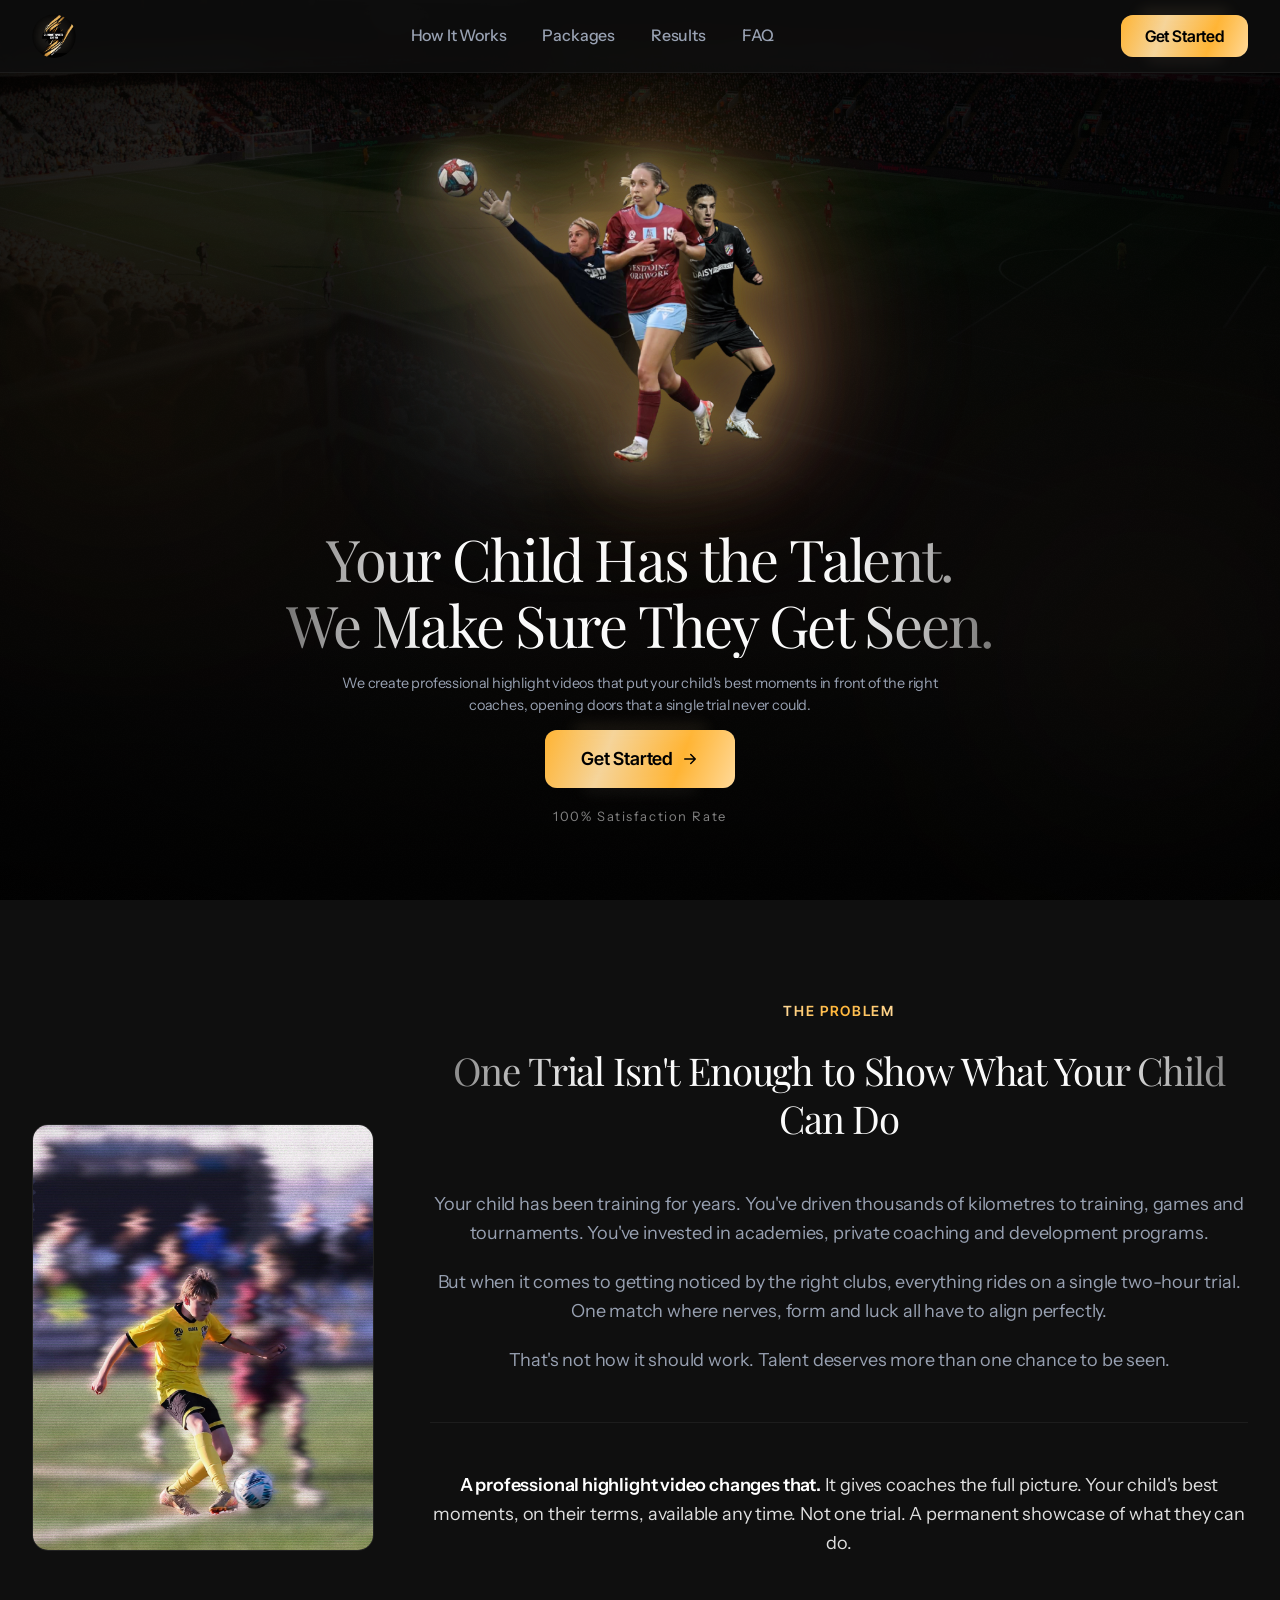
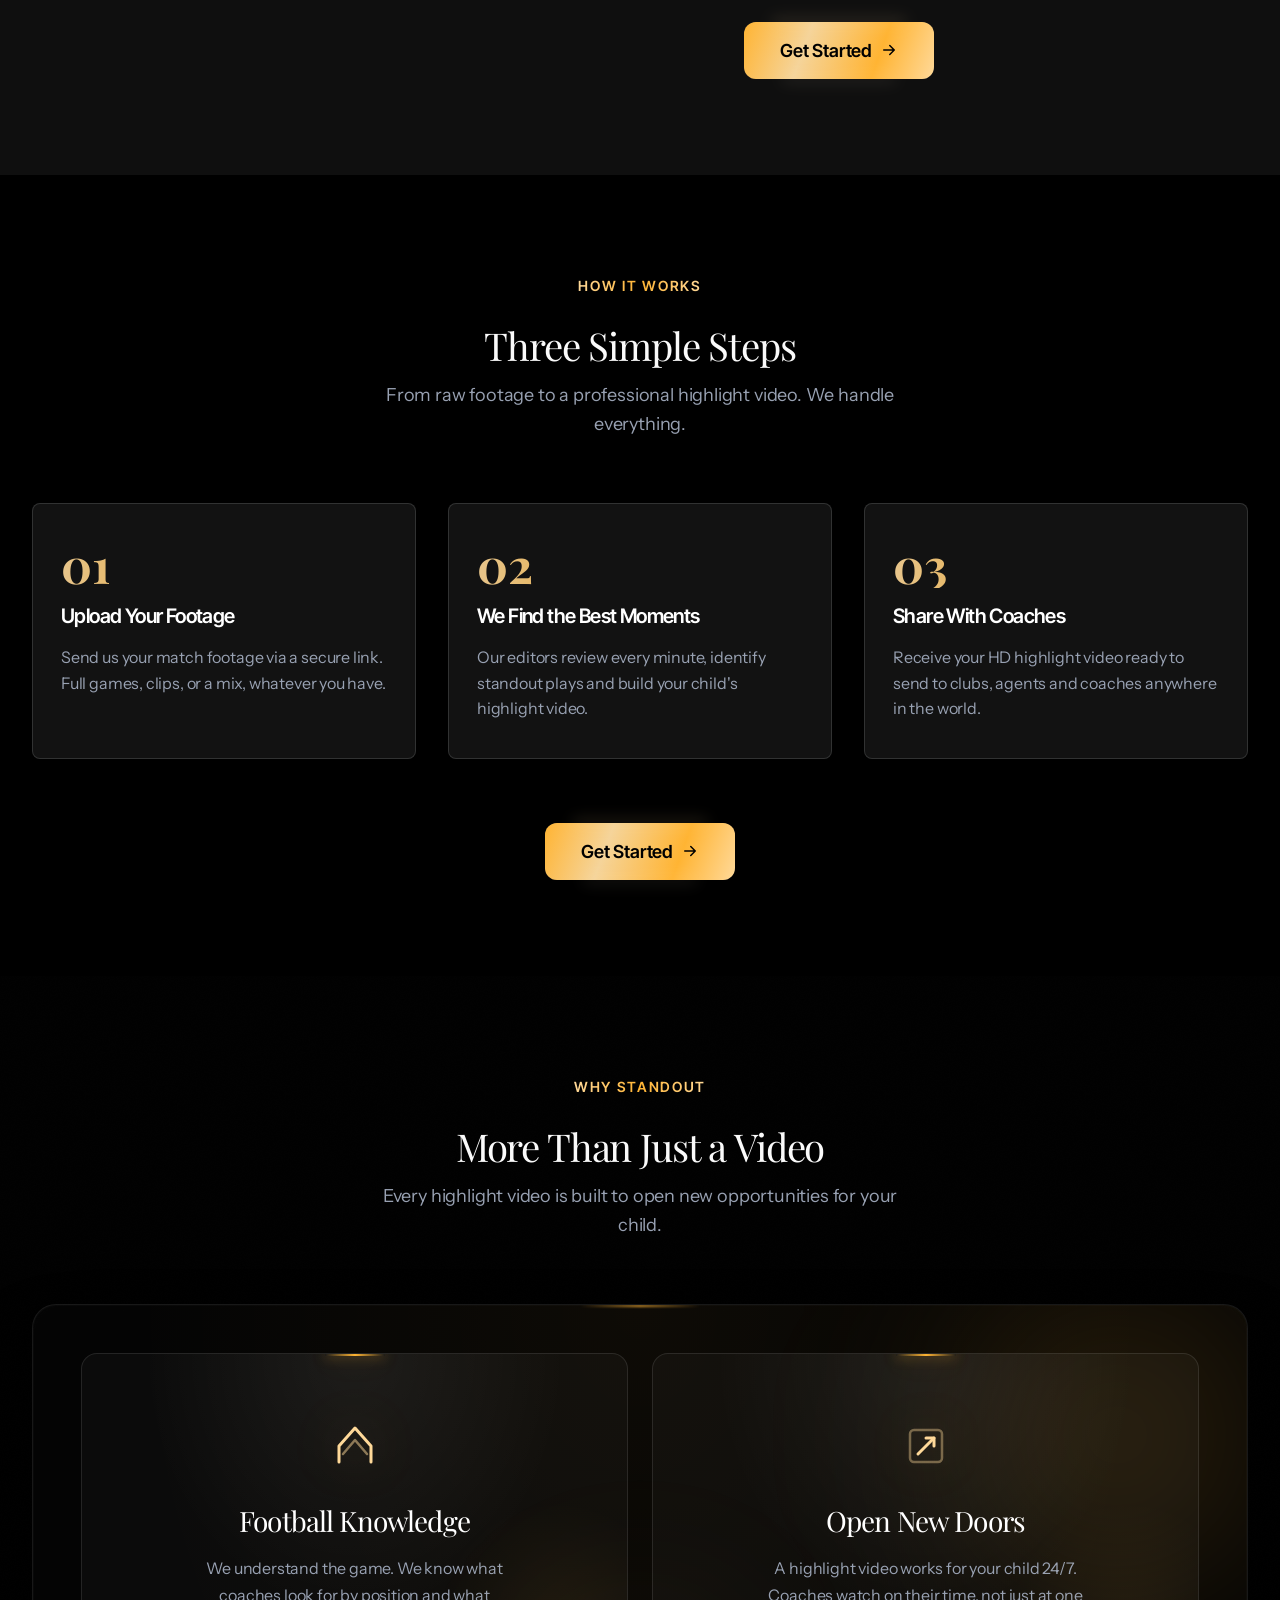
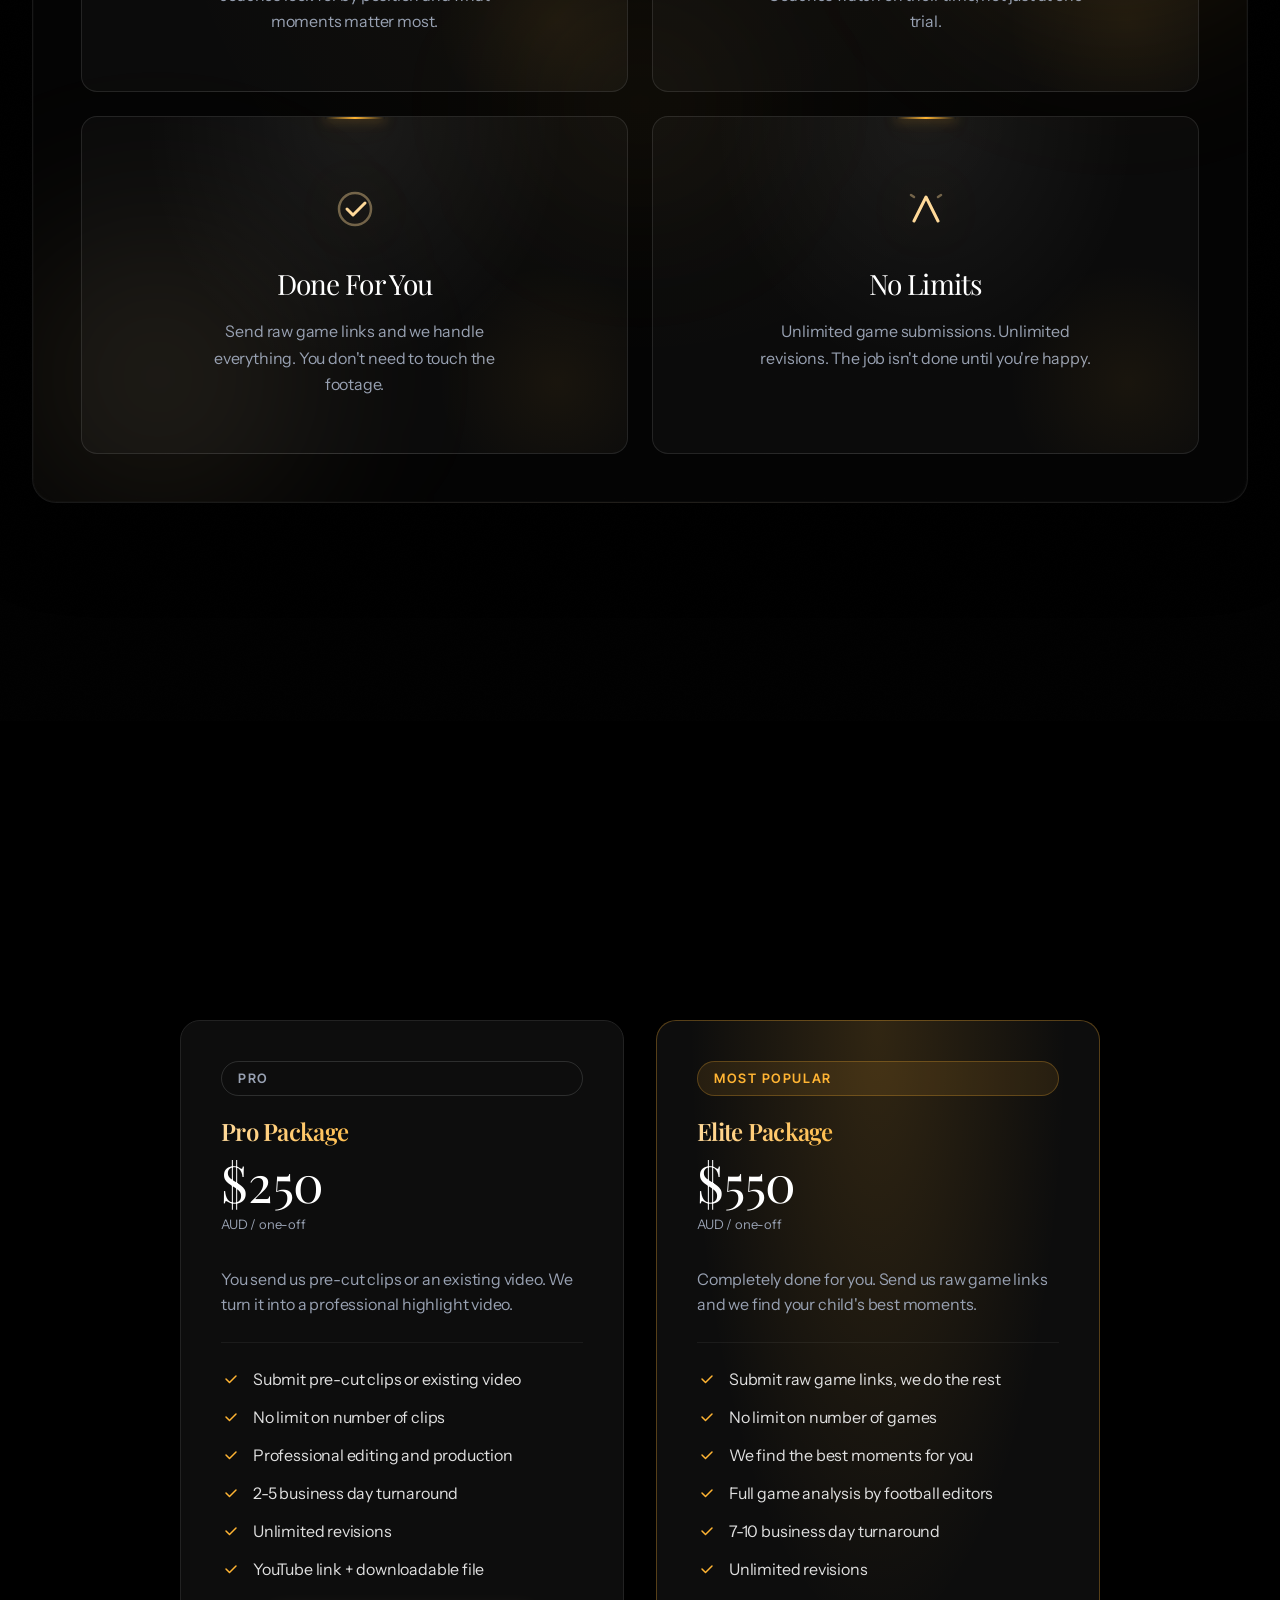
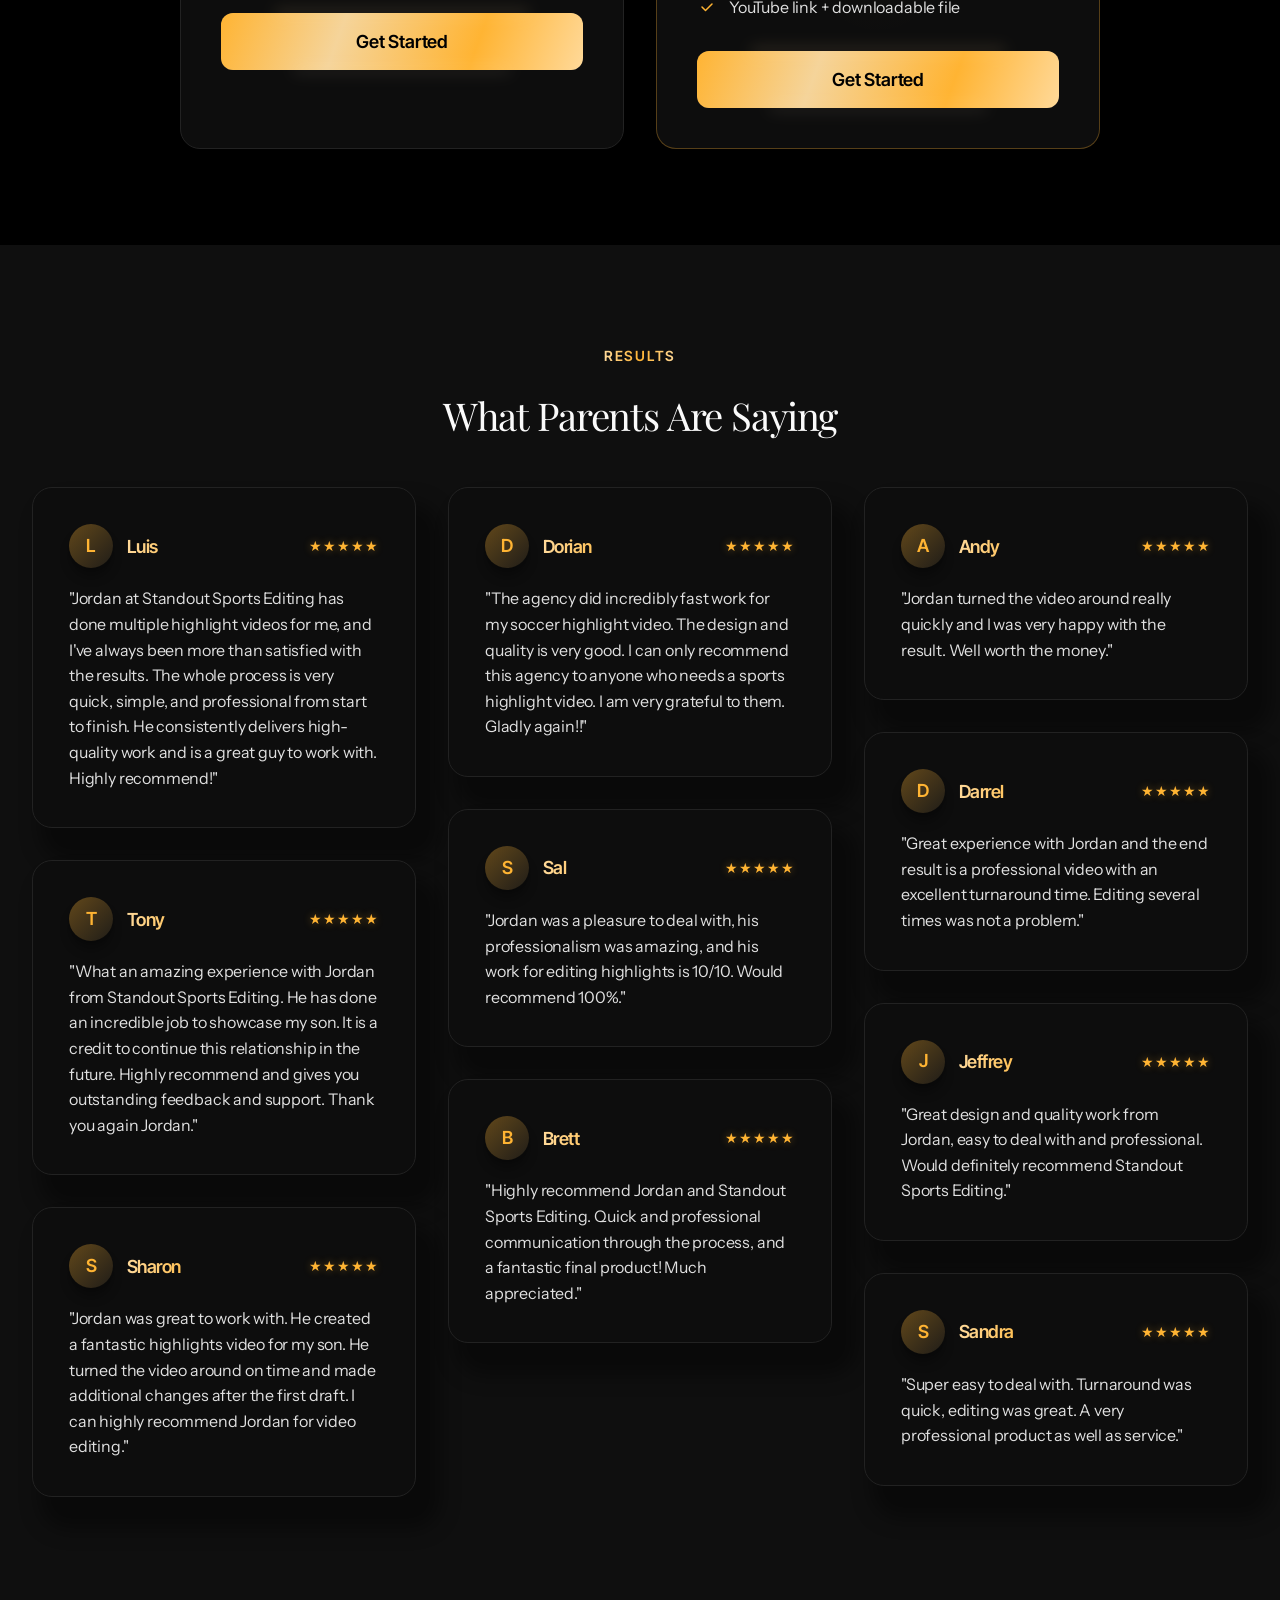
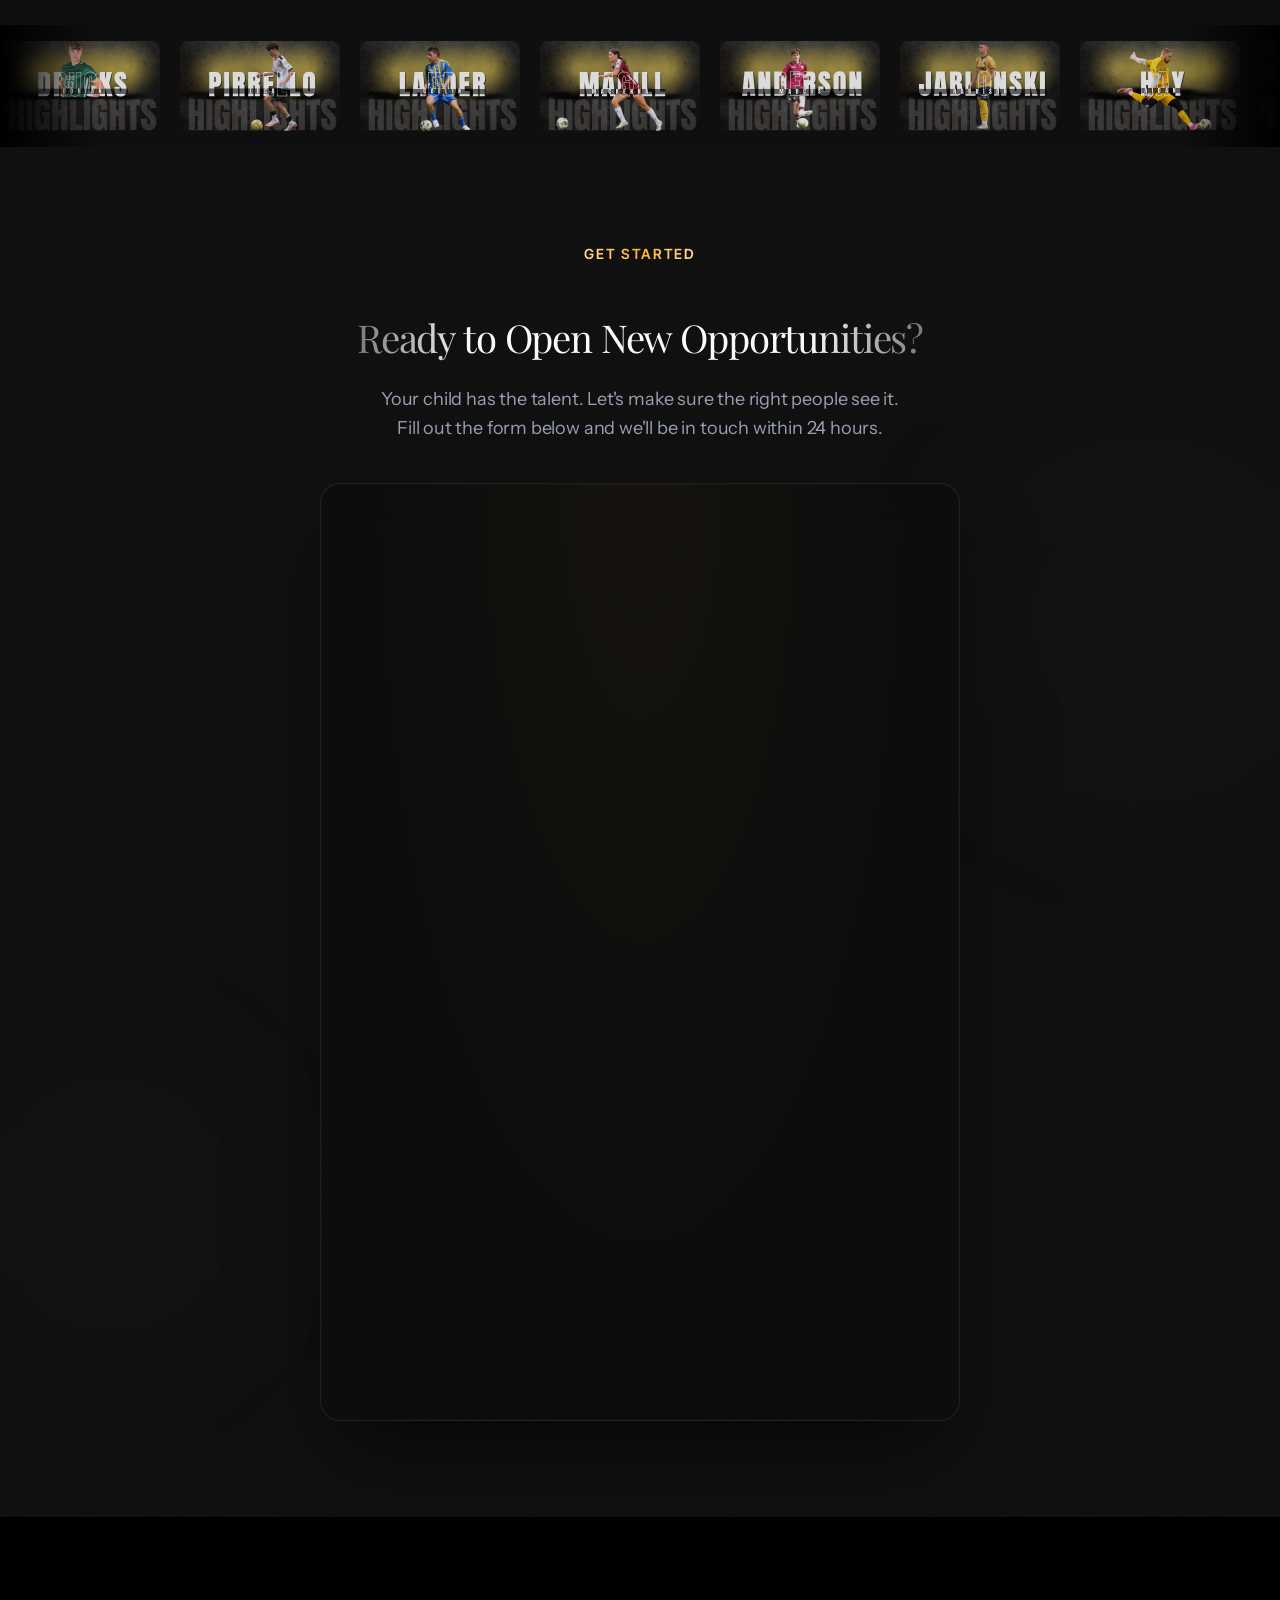
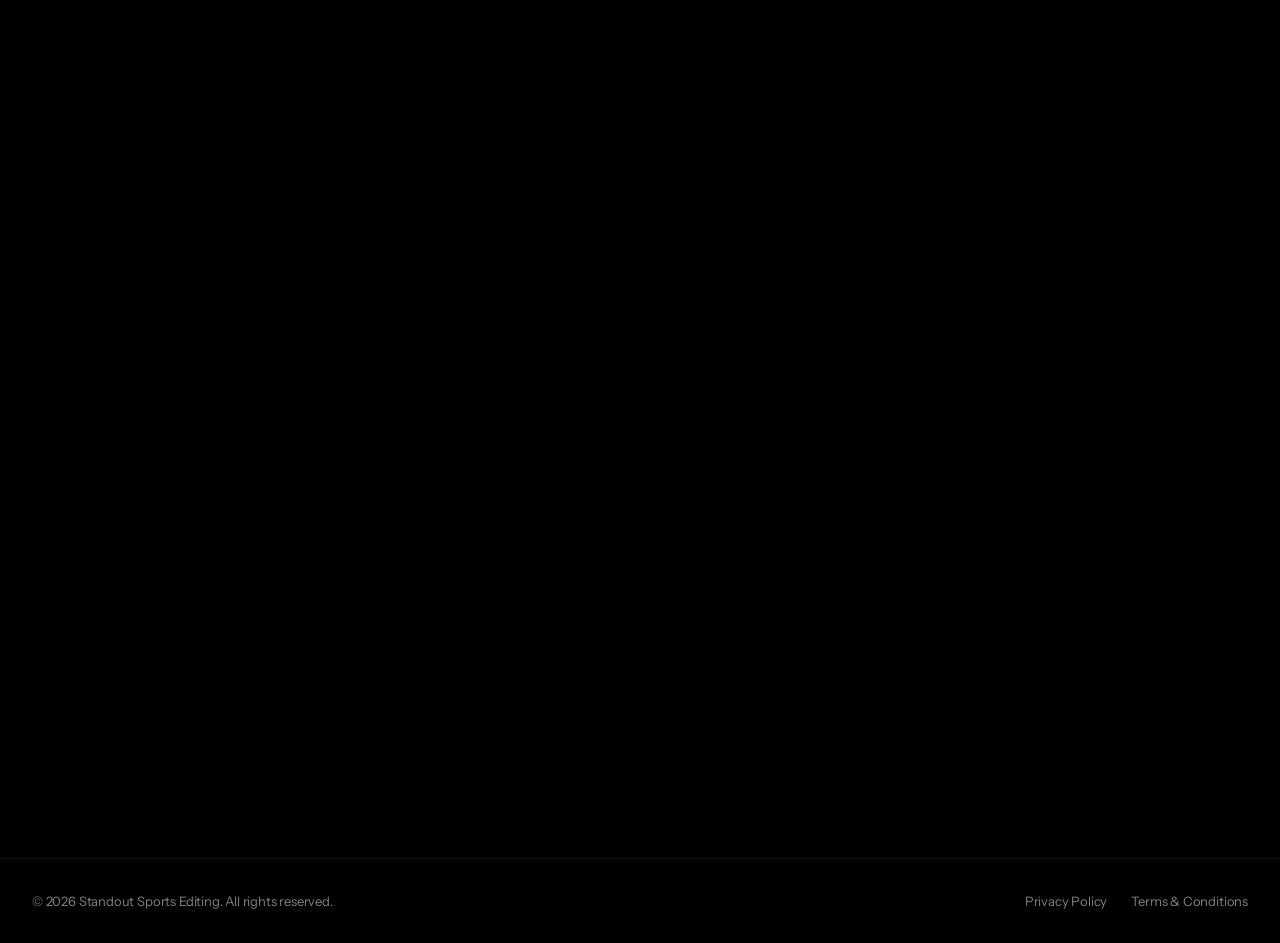
==== commit deeae102: "Remove Oxford commas from landing page copy Co-Authored-By: Claude Opus 4.6 <noreply@anthropic.com>" ====
--- a/index.html
+++ b/index.html
@@ -160,11 +160,11 @@
           <div class="problem__body">
             <p>
               Your child has been training for years. You've driven thousands of kilometres to training,
-              games, and tournaments. You've invested in academies, private coaching, and development programs.
+              games and tournaments. You've invested in academies, private coaching and development programs.
             </p>
             <p>
               But when it comes to getting noticed by the right clubs, everything rides on a single
-              two-hour trial. One match where nerves, form, and luck all have to align perfectly.
+              two-hour trial. One match where nerves, form and luck all have to align perfectly.
             </p>
             <p>
               That's not how it should work. Talent deserves more than one chance to be seen.
@@ -221,7 +221,7 @@
           <div class="step-card__number gold-text">02</div>
           <h3 class="step-card__title">We Find the Best Moments</h3>
           <p class="step-card__desc">
-            Our editors review every minute, identify standout plays, and build your child's highlight video.
+            Our editors review every minute, identify standout plays and build your child's highlight video.
           </p>
         </div>
 
@@ -229,7 +229,7 @@
           <div class="step-card__number gold-text">03</div>
           <h3 class="step-card__title">Share With Coaches</h3>
           <p class="step-card__desc">
-            Receive your HD highlight video ready to send to clubs, agents, and coaches anywhere in the world.
+            Receive your HD highlight video ready to send to clubs, agents and coaches anywhere in the world.
           </p>
         </div>
       </div>
@@ -716,7 +716,7 @@
           </button>
           <div class="accordion__content" aria-hidden="true">
             <p>
-              We work with all the main game footage platforms — Veo, Hudl, Pixellot, and any other match recording software your club uses.
+              We work with all the main game footage platforms — Veo, Hudl, Pixellot and any other match recording software your club uses.
               Just send us the links and we'll handle the rest.
               If you're unsure whether your footage will work, send us a sample and we'll let you know.
             </p>
